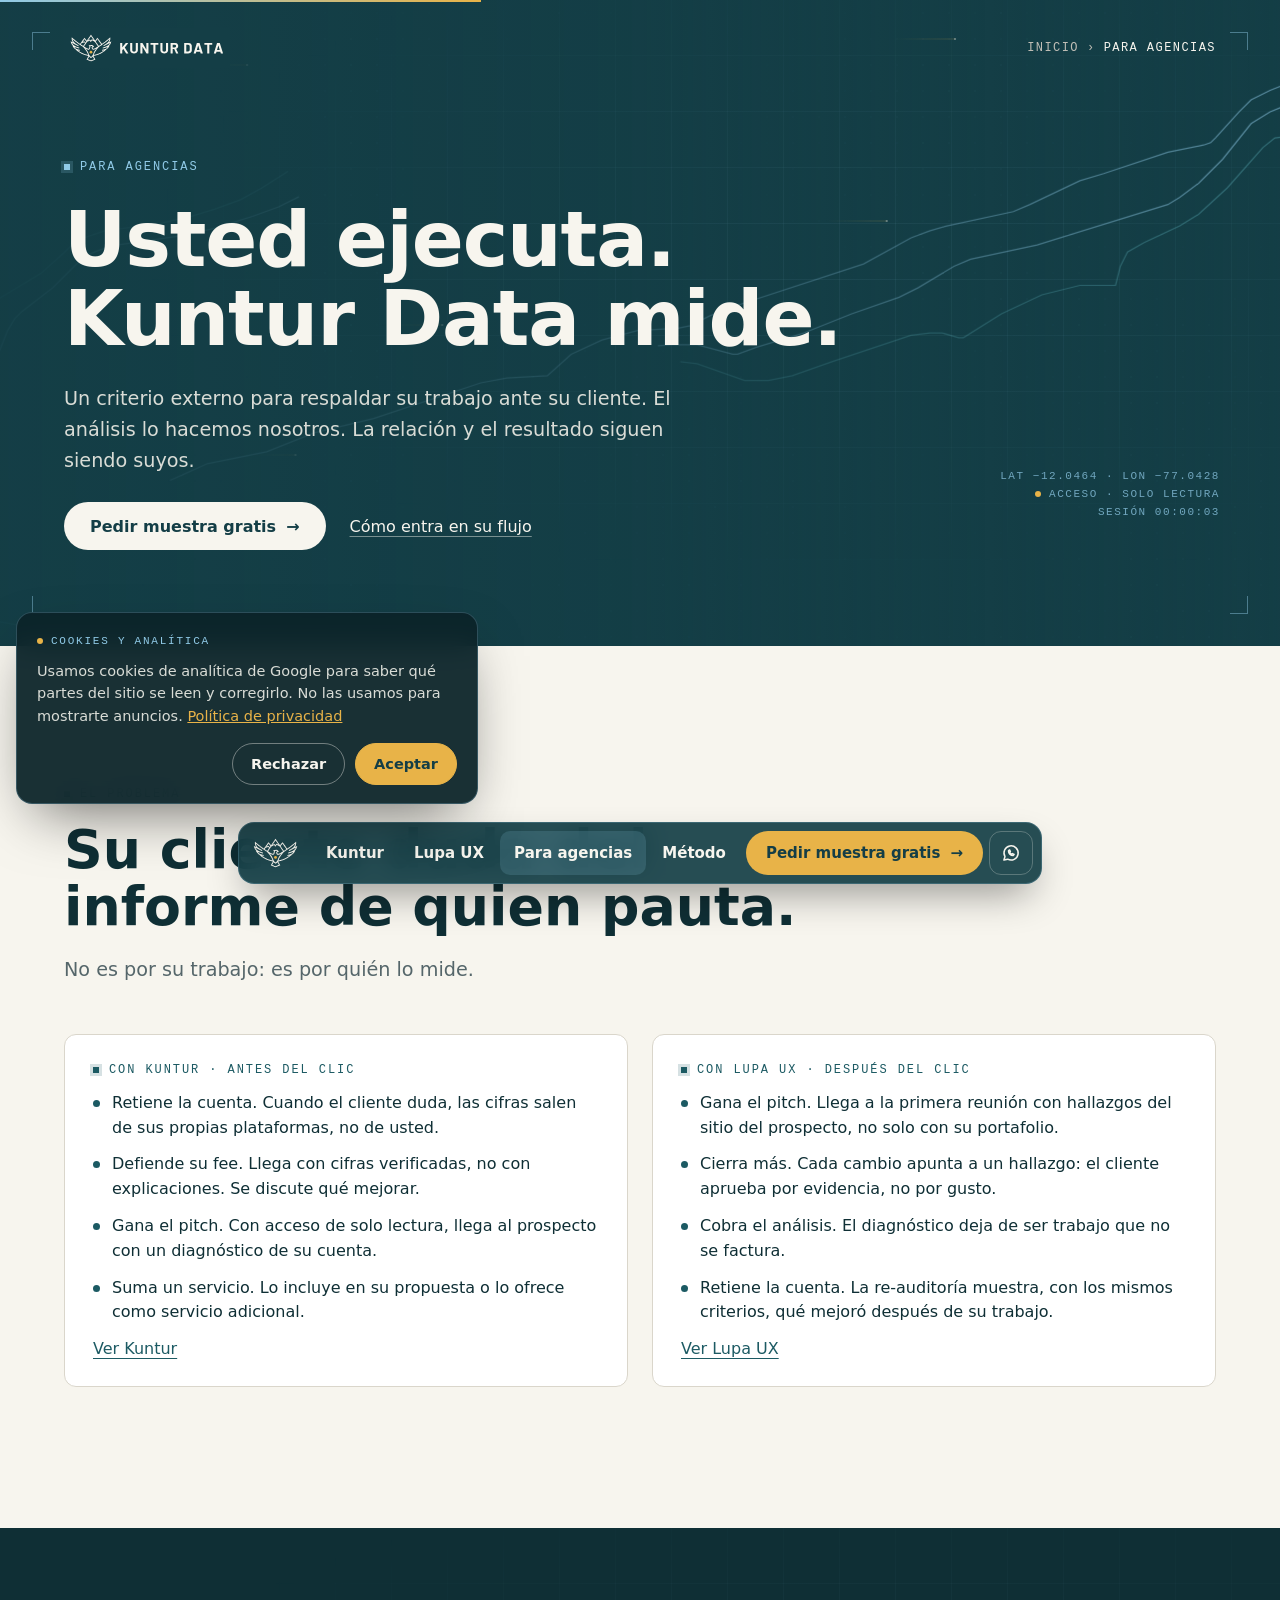
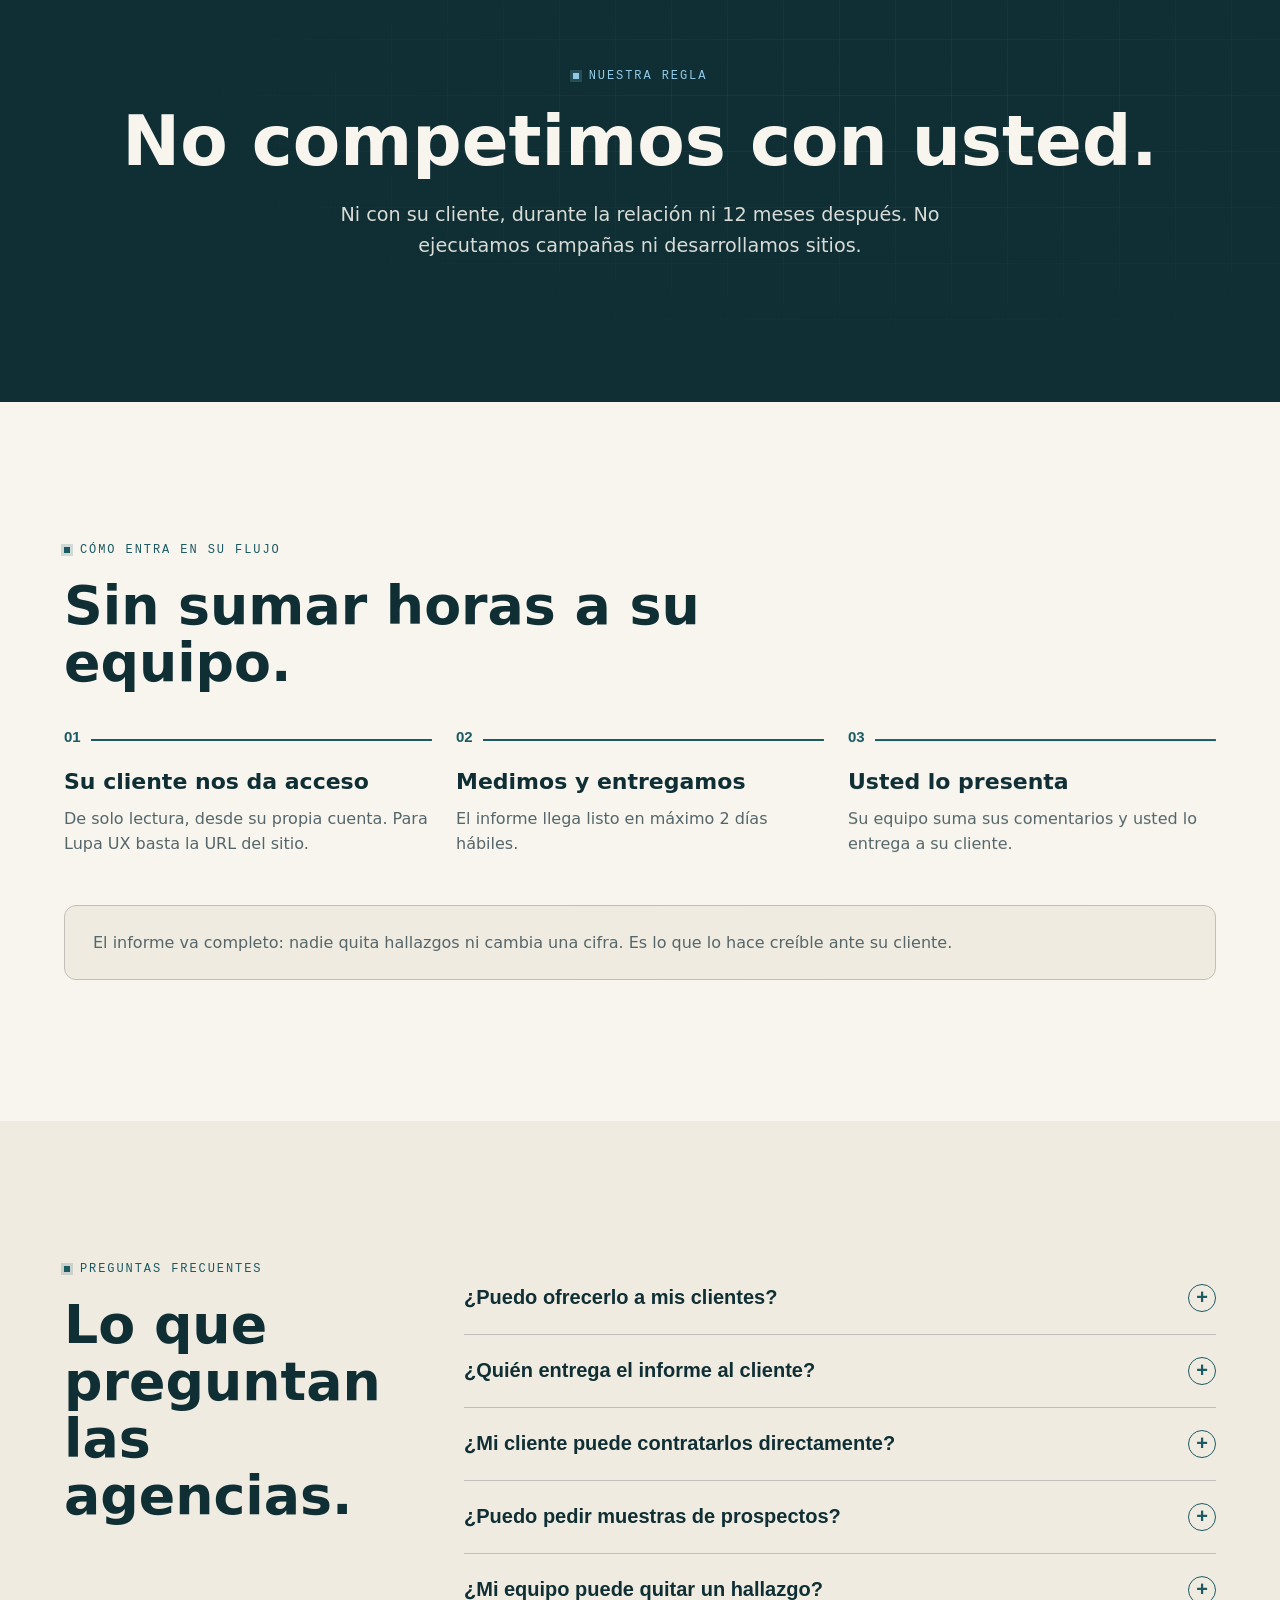
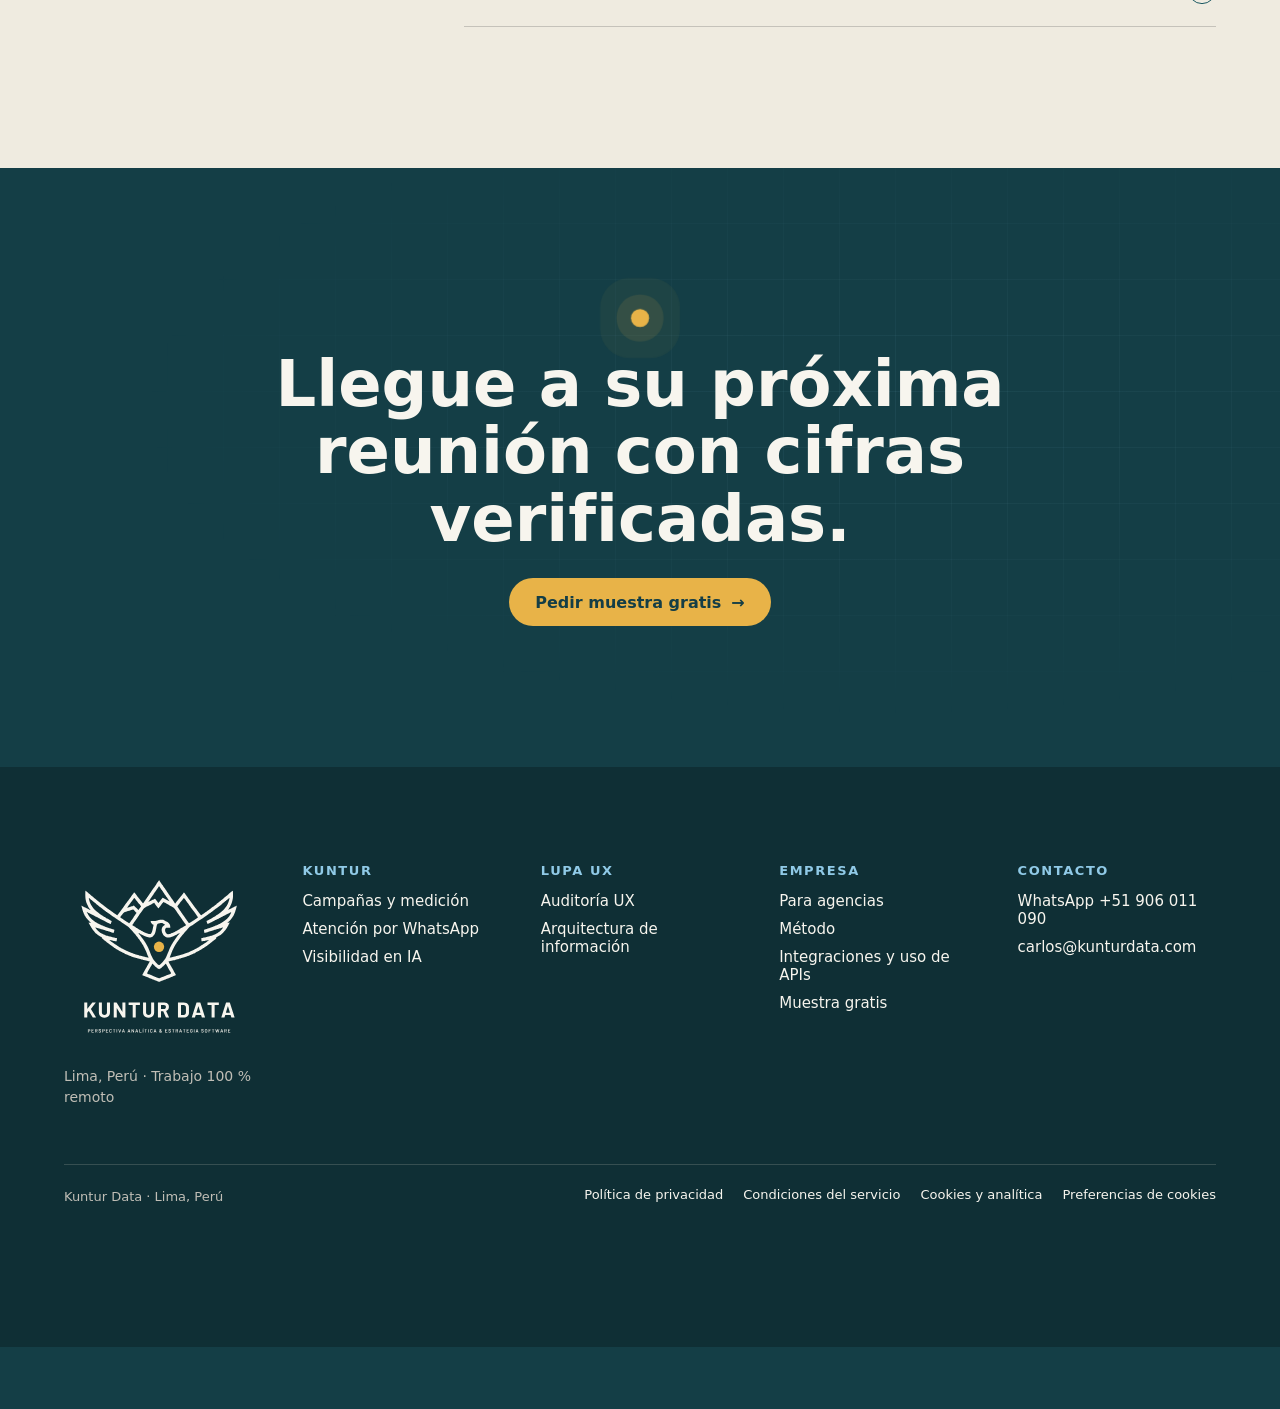
==== agencias.html @ 1def6689 "update page speed" ====
<!doctype html>
<html lang="es">
<head>
<meta charset="utf-8">
<meta name="viewport" content="width=device-width, initial-scale=1">
<!-- Consent Mode v2: estado por defecto (debe ir antes de GTM) -->
<script>
  window.dataLayer = window.dataLayer || [];
  function gtag(){dataLayer.push(arguments);}
  gtag('consent', 'default', {
    ad_storage: 'denied',
    ad_user_data: 'denied',
    ad_personalization: 'denied',
    analytics_storage: 'denied',
    wait_for_update: 500
  });
  try {
    var kc = JSON.parse(localStorage.getItem('kuntur_consent'));
    if (kc) { gtag('consent', 'update', kc); }
  } catch (e) {}
  window.dataLayer.push({ content_group: 'agencias' });
</script>
<!-- Google Tag Manager -->
<script>(function(w,d,s,l,i){w[l]=w[l]||[];w[l].push({'gtm.start':
new Date().getTime(),event:'gtm.js'});var f=d.getElementsByTagName(s)[0],
j=d.createElement(s),dl=l!='dataLayer'?'&l='+l:'';j.async=true;j.src=
'https://www.googletagmanager.com/gtm.js?id='+i+dl;f.parentNode.insertBefore(j,f);
})(window,document,'script','dataLayer','GTM-5GH3MTMJ');</script>
<!-- End Google Tag Manager -->
<script>(function(h){if(!window.matchMedia('(prefers-reduced-motion: reduce)').matches){h.classList.add('kd-js');setTimeout(function(){if(!h.classList.contains('kd-ready'))h.classList.remove('kd-js')},3000)}})(document.documentElement);</script>
<title>Auditoría externa para agencias de marketing | Kuntur Data</title>
<meta name="description" content="Respalde su trabajo con cifras que su cliente puede verificar. Usted ejecuta, Kuntur Data mide. No competimos con usted ni con su cliente.">
<link rel="canonical" href="https://kunturdata.com/agencias.html">
<link rel="icon" type="image/png" href="favicon.png">
<meta property="og:type" content="website">
<meta property="og:site_name" content="Kuntur Data">
<meta property="og:locale" content="es_PE">
<meta property="og:url" content="https://kunturdata.com/agencias.html">
<meta property="og:title" content="Auditoría externa para agencias de marketing | Kuntur Data">
<meta property="og:description" content="Respalde su trabajo con cifras que su cliente puede verificar. Usted ejecuta, Kuntur Data mide. No competimos con usted ni con su cliente.">
<meta property="og:image" content="https://kunturdata.com/assets/logo/kuntur-data-horizontal.png">
<meta name="twitter:card" content="summary_large_image">
<link rel="icon" href="assets/logo/kuntur-data-simbolo.svg" type="image/svg+xml">
<link rel="stylesheet" href="assets/kd.css">
<link rel="preconnect" href="https://fonts.googleapis.com">
<link rel="preconnect" href="https://fonts.gstatic.com" crossorigin="anonymous">
<link rel="preload" as="style" href="https://fonts.googleapis.com/css2?family=Barlow:wght@600;700;800&amp;family=DM+Sans:opsz,wght@9..40,400;9..40,500&amp;family=JetBrains+Mono:wght@400;500&amp;display=swap" onload="this.onload=null;this.rel=\'stylesheet\'">
<noscript><link rel="stylesheet" href="https://fonts.googleapis.com/css2?family=Barlow:wght@600;700;800&amp;family=DM+Sans:opsz,wght@9..40,400;9..40,500&amp;family=JetBrains+Mono:wght@400;500&amp;display=swap"></noscript>
<style>
body{margin:0;background:#143E46}
a{color:#1C5A63}a:hover{color:#0F2F35}
</style>
<link rel="stylesheet" href="assets/kd-tech.css?v=20261105c">
</head>
<body>
<!-- Google Tag Manager (noscript) -->
<noscript><iframe src="https://www.googletagmanager.com/ns.html?id=GTM-5GH3MTMJ"
height="0" width="0" style="display:none;visibility:hidden"></iframe></noscript>
<!-- End Google Tag Manager (noscript) -->
<!-- Aviso de cookies (Consent Mode v2) -->
<div id="kuntur-consent" role="dialog" aria-label="Preferencias de cookies" hidden>
<p class="kc-t">Cookies y analítica</p>
<p>Usamos cookies de analítica de Google para saber qué partes del sitio se leen y corregirlo. No las usamos para mostrarte anuncios. <a href="privacidad.html#analitica">Política de privacidad</a></p>
<div class="kc-botones"><button type="button" data-consent="denied">Rechazar</button><button type="button" data-consent="granted" class="kc-aceptar">Aceptar</button></div>
</div>
<script>(function(){var b=document.getElementById('kuntur-consent'),s=null;try{s=localStorage.getItem('kuntur_consent')}catch(e){}if(!s)b.hidden=false})();</script>
<div class="kd" id="top">
<a class="skip" href="#contenido">Saltar al contenido</a>

<header style="position: absolute; top: 0; left: 0; right: 0; z-index: 30;">
<div class="wrap" style="display: flex; align-items: center; justify-content: space-between; gap: 24px; padding-top: 28px; padding-bottom: 28px;">
<a href="index.html" aria-label="Kuntur Data, inicio" style="display: inline-flex;"><img width="749" height="180" src="assets/logo/kuntur-data-horizontal-negativo.svg" alt="Kuntur Data" style="height: 40px; width: auto; display: block;"></a>
<ol class="crumb" aria-label="Ruta"><li><a href="index.html">Inicio</a></li><li aria-hidden="true">›</li><li aria-current="page" style="color: #F7F5EE;">Para agencias</li></ol>
</div>
</header>

<main id="contenido">

<section class="hero on-dark" aria-labelledby="h1" style="min-height: 600px;">
<svg class="topo-s" viewBox="0 0 600 340" preserveAspectRatio="xMidYMid slice" aria-hidden="true" focusable="false"><g class="ct"><path class="b" pathLength="1" d="M600,87 L592,87 575,84 567,85 562,89 547,106 535,117 527,122 512,129 505,133 502,139 500,147 485,147 469,151 452,159 436,169 434,169 427,167 422,167 414,168 381,179 364,185 354,187 344,187 324,180 316,179 309,179 301,180 286,184 279,187 271,194 261,207 248,219 244,225 236,237 233,239 226,237 218,237 196,238 186,240 177,244 158,256 148,261 133,266 108,270 84,280 78,283 72,287 66,292 60,300 50,293 45,291 28,288 15,283 10,281 5,281 0,281"></path><path class="b" pathLength="1" d="M0,180 L10,177 15,174 19,169 24,159 28,154 33,151 48,142 58,133 63,128 69,126 75,124 98,121 111,118 121,115 132,111 141,106 163,92 186,84 202,76 218,65 231,55 238,51 261,40 280,33 284,30 291,23 294,20 311,13 316,10 326,0"></path><path class="a" pathLength="1" d="M600,76 L592,76 580,73 575,72 570,72 565,74 557,79 545,94 535,104 527,110 522,113 467,130 439,136 432,139 417,148 409,152 389,159 369,167 349,173 341,176 339,176 324,172 314,172 299,173 286,176 279,179 271,184 256,201 246,210 244,210 216,214 186,221 173,225 153,233 134,239 118,245 90,251 83,254 74,259 58,270 45,280 43,280 33,276 20,268 8,262 6,259 7,252 7,247 6,242 3,235 0,236"></path><path class="a" pathLength="1" d="M0,226 L3,226 5,223 8,218 16,196 28,181 30,176 34,166 37,161 40,158 53,148 63,138 68,134 73,132 80,130 108,126 121,123 137,118 148,114 166,105 183,98 193,93 224,76 244,63 251,59 269,51 286,46 291,45 296,41 306,30 311,27 324,20 344,8 349,6 360,3 366,0"></path><path class="a" pathLength="1" d="M600,45 L594,48 585,57 565,65 557,69 552,74 542,85 540,87 537,88 522,91 495,100 485,103 464,113 457,116 429,122 422,124 414,127 394,138 336,157 329,160 321,164 316,165 299,166 284,170 271,176 261,185 244,186 233,188 188,203 163,209 143,217 118,222 98,231 78,238 69,242 53,251 35,264 33,264 29,259 25,254 23,249 21,242 20,232 20,222 20,214 22,207 24,201 27,196 38,181 48,164 65,146 71,141 75,138 83,136 118,131 148,125 158,122 191,105 226,86 249,71 259,66 274,60 289,57 296,54 302,50 314,37 321,33 367,21 412,6 427,0"></path></g></svg>
<div class="veil" aria-hidden="true"></div>
<div class="wrap" style="position: relative; width: 100%; padding-top: 160px; padding-bottom: 96px;">
<div class="kd-pre h-in" style="max-width: 820px; display: flex; flex-direction: column; gap: 26px;">
<p class="eti">Para agencias</p>
<h1 id="h1" class="h1">Usted ejecuta. Kuntur Data mide.</h1>
<p class="lead" style="max-width: 640px;">Un criterio externo para respaldar su trabajo ante su cliente. El análisis lo hacemos nosotros. La relación y el resultado siguen siendo suyos.</p>
<div class="row"><a class="btn btn-cream" href="muestra-gratis.html">Pedir muestra gratis <span class="ar" aria-hidden="true">→</span></a><a class="lk" href="#flujo">Cómo entra en su flujo</a></div>
</div>
</div>
</section>

<section class="cream on-light sec" aria-labelledby="h-prob">
<div class="wrap stack">
<div class="intro rv">
<p class="eti">El problema</p>
<h2 id="h-prob" class="h2 lit-l">Su cliente duda del informe de quien pauta.</h2>
<p class="lead">No es por su trabajo: es por quién lo mide.</p>
</div>
<div class="g2" style="align-items: start;">
<div class="card rv">
<p class="eti">Con Kuntur · antes del clic</p>
<ul class="list">
<li><span><b style="font-weight: 500; color: #0F2F35;">Retiene la cuenta.</b> Cuando el cliente duda, las cifras salen de sus propias plataformas, no de usted.</span></li>
<li><span><b style="font-weight: 500; color: #0F2F35;">Defiende su fee.</b> Llega con cifras verificadas, no con explicaciones. Se discute qué mejorar.</span></li>
<li><span><b style="font-weight: 500; color: #0F2F35;">Gana el pitch.</b> Con acceso de solo lectura, llega al prospecto con un diagnóstico de su cuenta.</span></li>
<li><span><b style="font-weight: 500; color: #0F2F35;">Suma un servicio.</b> Lo incluye en su propuesta o lo ofrece como servicio adicional.</span></li>
</ul>
<a class="lkt" href="kuntur.html">Ver Kuntur</a>
</div>
<div class="card rv">
<p class="eti">Con Lupa UX · después del clic</p>
<ul class="list">
<li><span><b style="font-weight: 500; color: #0F2F35;">Gana el pitch.</b> Llega a la primera reunión con hallazgos del sitio del prospecto, no solo con su portafolio.</span></li>
<li><span><b style="font-weight: 500; color: #0F2F35;">Cierra más.</b> Cada cambio apunta a un hallazgo: el cliente aprueba por evidencia, no por gusto.</span></li>
<li><span><b style="font-weight: 500; color: #0F2F35;">Cobra el análisis.</b> El diagnóstico deja de ser trabajo que no se factura.</span></li>
<li><span><b style="font-weight: 500; color: #0F2F35;">Retiene la cuenta.</b> La re-auditoría muestra, con los mismos criterios, qué mejoró después de su trabajo.</span></li>
</ul>
<a class="lkt" href="lupa-ux.html">Ver Lupa UX</a>
</div>
</div>
</div>
</section>

<section class="deep on-dark sec" aria-labelledby="h-comp" style="text-align: center;">
<div class="wrap" style="display: flex; flex-direction: column; align-items: center; gap: 22px;">
<p class="eti">Nuestra regla</p>
<h2 id="h-comp" class="h2 lit-d" style="font-size: clamp(38px, 5.4vw, 76px); font-weight: 800;">No competimos con usted.</h2>
<p class="lead rv" style="max-width: 640px;">Ni con su cliente, durante la relación ni 12 meses después. No ejecutamos campañas ni desarrollamos sitios.</p>
</div>
</section>

<section id="flujo" class="cream on-light sec" aria-labelledby="h-flujo">
<div class="wrap stack">
<div class="intro rv">
<p class="eti">Cómo entra en su flujo</p>
<h2 id="h-flujo" class="h2 lit-l">Sin sumar horas a su equipo.</h2>
</div>
<ol class="steps g3">
<li class="step rv"><span class="n">01</span><h3 class="h3">Su cliente nos da acceso</h3><p class="p">De solo lectura, desde su propia cuenta. Para Lupa UX basta la URL del sitio.</p></li>
<li class="step rv"><span class="n">02</span><h3 class="h3">Medimos y entregamos</h3><p class="p">El informe llega listo en máximo 2 días hábiles.</p></li>
<li class="step rv"><span class="n">03</span><h3 class="h3">Usted lo presenta</h3><p class="p">Su equipo suma sus comentarios y usted lo entrega a su cliente.</p></li>
</ol>
<div class="note rv"><p class="p">El informe va completo: nadie quita hallazgos ni cambia una cifra. Es lo que lo hace creíble ante su cliente.</p></div>
</div>
</section>

<section class="cream2 on-light faq sec" aria-labelledby="h-faq">
<div class="wrap" style="display: grid; grid-template-columns: repeat(auto-fit, minmax(min(100%, 340px), 1fr)); gap: 48px;">
<div class="intro rv"><p class="eti">Preguntas frecuentes</p><h2 id="h-faq" class="h2 lit-l">Lo que preguntan las agencias.</h2></div>
<div style="grid-column: span 2 / auto; min-width: 0;">
<details><summary>¿Puedo ofrecerlo a mis clientes?<span class="pl" aria-hidden="true">+</span></summary><p>Sí, dentro de su propuesta o como servicio adicional.</p></details>
<details><summary>¿Quién entrega el informe al cliente?<span class="pl" aria-hidden="true">+</span></summary><p>Usted. Nosotros lo preparamos y lo revisamos.</p></details>
<details><summary>¿Mi cliente puede contratarlos directamente?<span class="pl" aria-hidden="true">+</span></summary><p>Si llegó a través de su agencia, no le ofrecemos servicios por fuera de ella.</p></details>
<details><summary>¿Puedo pedir muestras de prospectos?<span class="pl" aria-hidden="true">+</span></summary><p>Sí. En Lupa UX, resúmenes del home de hasta 5 prospectos por día.</p></details>
<details><summary>¿Mi equipo puede quitar un hallazgo?<span class="pl" aria-hidden="true">+</span></summary><p>No. Puede sumar comentarios, pero el informe va completo.</p></details>
</div>
</div>
</section>

<section class="on-dark sec" aria-labelledby="h-cta" style="text-align: center;">
<div class="wrap" style="display: flex; flex-direction: column; align-items: center; gap: 24px;">
<div class="sun" aria-hidden="true"></div>
<h2 id="h-cta" class="h2 rv" style="max-width: 860px; font-size: clamp(36px, 5vw, 68px); font-weight: 800;">Llegue a su próxima reunión con cifras verificadas.</h2>
<a class="btn btn-gold" href="muestra-gratis.html">Pedir muestra gratis <span class="ar" aria-hidden="true">→</span></a>
</div>
</section>

</main>

<footer class="foot" style="padding-top: 96px; padding-bottom: 140px;">
<div class="wrap" style="display: flex; flex-direction: column; gap: 56px;">
<div style="display: grid; grid-template-columns: repeat(auto-fit, minmax(180px, 1fr)); gap: 40px;">
<div style="display: flex; flex-direction: column; gap: 16px;"><img width="655" height="646" src="assets/logo/kuntur-data-vertical-negativo.svg" alt="Kuntur Data. Perspectiva analítica y estrategia software" style="width: 190px; height: auto; display: block;"><p style="margin: 0; font-size: 14px; line-height: 1.5;">Lima, Perú · Trabajo 100 % remoto</p></div>
<div><h3>Kuntur</h3><ul><li><a href="kuntur.html">Campañas y medición</a></li><li><a href="kuntur.html">Atención por WhatsApp</a></li><li><a href="kuntur.html">Visibilidad en IA</a></li></ul></div>
<div><h3>Lupa UX</h3><ul><li><a href="lupa-ux.html">Auditoría UX</a></li><li><a href="lupa-ux.html">Arquitectura de información</a></li></ul></div>
<div><h3>Empresa</h3><ul><li><a href="agencias.html">Para agencias</a></li><li><a href="metodo.html">Método</a></li><li><a href="integraciones.html">Integraciones y uso de APIs</a></li><li><a href="muestra-gratis.html">Muestra gratis</a></li></ul></div>
<div><h3>Contacto</h3><ul><li><a href="https://wa.me/51906011090">WhatsApp +51 906 011 090</a></li><li><a href="mailto:carlos@kunturdata.com">carlos@kunturdata.com</a></li></ul></div>
</div>
<div class="kd-legal" style="margin-top:0">
<p>Kuntur Data · Lima, Perú</p>
<ul><li><a href="privacidad.html">Política de privacidad</a></li><li><a href="terminos.html">Condiciones del servicio</a></li><li><a href="privacidad.html#analitica">Cookies y analítica</a></li><li><button type="button" data-cookie-prefs>Preferencias de cookies</button></li></ul>
</div>
</div>
</footer>

<div class="dock">
<nav class="bar" aria-label="Principal">
<a href="index.html" aria-label="Kuntur Data, inicio" style="display: inline-flex; padding-right: 8px;"><img width="555" height="370" class="sym" src="assets/logo/kuntur-data-simbolo-crema.svg" alt=""></a>
<div class="bl">
<a href="kuntur.html">Kuntur</a>
<a href="lupa-ux.html">Lupa UX</a>
<a href="agencias.html" aria-current="page">Para agencias</a>
<a href="metodo.html">Método</a>
</div>
<a class="btn btn-gold" href="muestra-gratis.html">Pedir muestra gratis <span class="ar" aria-hidden="true">→</span></a>
<a class="ico" href="https://wa.me/51906011090?text=Hola%2C%20vengo%20de%20kunturdata.com." aria-label="Escribir por WhatsApp"><svg width="20" height="20" viewBox="0 0 24 24" fill="none" stroke="currentColor" stroke-width="1.8" stroke-linecap="round" stroke-linejoin="round" aria-hidden="true" focusable="false"><path d="M3.5 20.5l1.3-4.2A8.5 8.5 0 1 1 8 19.4z"></path><path d="M9 9.5c0 3 2.5 5.5 5.5 5.5l1.2-1.3-2-1-1 .8a4 4 0 0 1-2.2-2.2l.8-1-1-2z"></path></svg></a>
</nav>
</div>

</div>
<script src="assets/vendor/gsap.min.js" defer></script>
<script src="assets/vendor/ScrollTrigger.min.js" defer></script>
<script src="assets/vendor/SplitText.min.js" defer></script>
<script src="assets/vendor/ScrambleTextPlugin.min.js" defer></script>
<script src="assets/vendor/lenis.min.js" defer></script>
<script src="assets/kd.js?v=20261105c" defer></script>
</body>
</html>
---- assets/kd.css ----
body{margin:0;background:#143E46}
.kd{font-family:'DM Sans',system-ui,sans-serif;color:#F7F5EE;background:#143E46;-webkit-font-smoothing:antialiased}
.kd *{box-sizing:border-box}
.kd h1,.kd h2,.kd h3,.kd .num,.kd .bar,.kd .eti,.kd .btn,.kd .crumb{font-family:'Barlow',system-ui,sans-serif}
.wrap{max-width:1280px;margin:0 auto;padding-left:clamp(16px,5vw,80px);padding-right:clamp(16px,5vw,80px)}
.sec{padding-top:clamp(88px,11vw,160px);padding-bottom:clamp(88px,11vw,160px)}
.stack{display:flex;flex-direction:column;gap:48px}
.intro{max-width:780px;display:flex;flex-direction:column;gap:20px}
.skip{position:absolute;left:16px;top:-60px;background:#E8B348;color:#143E46;padding:10px 16px;border-radius:999px;font-weight:600;z-index:100}
.skip:focus{top:16px}
.kd a:focus-visible,.kd button:focus-visible,.kd summary:focus-visible{outline:3px solid #90CAE7;outline-offset:3px;border-radius:6px}
.eti{font-size:13px;font-weight:600;letter-spacing:.12em;text-transform:uppercase;margin:0}
.h1{margin:0;font-size:clamp(42px,6vw,84px);line-height:1.03;font-weight:800;letter-spacing:-.015em}
.h2{margin:0;font-size:clamp(32px,4.2vw,56px);line-height:1.06;font-weight:700}
.h3{margin:0;font-size:22px;font-weight:600;line-height:1.25}
.lead{margin:0;font-size:clamp(18px,1.5vw,20px);line-height:1.6}
.p{margin:0;font-size:16px;line-height:1.6}
.on-dark .lead,.on-dark .p{color:#D9DCD6}
.on-light .lead,.on-light .p{color:#55666A}
.on-dark .eti{color:#90CAE7}.on-light .eti{color:#1C5A63}
.on-dark .h1,.on-dark .h2,.on-dark .h3{color:#F7F5EE}.on-light .h1,.on-light .h2,.on-light .h3{color:#0F2F35}
.cream{background:#F7F5EE;color:#0F2F35}
.cream2{background:#EFEBE0;color:#0F2F35}
.deep{background:#0F2F35}
.btn{display:inline-flex;align-items:center;gap:10px;min-height:48px;padding:0 26px;border-radius:999px;font-weight:600;font-size:16px;text-decoration:none;transition:transform .2s ease,background .2s ease}
.btn .ar{transition:transform .2s ease}.btn:hover .ar{transform:translateX(4px)}.btn:active{transform:scale(.98)}
.btn-gold{background:#E8B348;color:#143E46}.btn-gold:hover{background:#F0C463;color:#143E46}
.btn-cream{background:#F7F5EE;color:#143E46}.btn-cream:hover{background:#FFFFFF;color:#143E46}
.btn-teal{border:1.5px solid #1C5A63;color:#1C5A63}.btn-teal:hover{background:#1C5A63;color:#F7F5EE}
.btn-line{border:1.5px solid rgba(247,245,238,.5);color:#F7F5EE}.btn-line:hover{border-color:#F7F5EE;color:#F7F5EE}
.row{display:flex;flex-wrap:wrap;align-items:center;gap:14px 24px}
.lk{color:#F7F5EE;text-decoration:underline;text-underline-offset:4px;text-decoration-color:rgba(247,245,238,.45)}
.lk:hover{color:#F7F5EE;text-decoration-color:#F7F5EE}
.lkt{color:#1C5A63;font-weight:500;text-underline-offset:4px}.lkt:hover{color:#0F2F35}
.crumb{font-size:13px;font-weight:600;letter-spacing:.08em;text-transform:uppercase;color:#C0BEB6;display:flex;flex-wrap:wrap;gap:8px;margin:0;padding:0;list-style:none}
.crumb a{color:#C0BEB6;text-decoration:none}.crumb a:hover{color:#F7F5EE}
.hero{position:relative;overflow:hidden;min-height:640px;display:flex;align-items:flex-end}
.topo-s{position:absolute;inset:0;width:100%;height:100%}
.ct path{fill:none;stroke-width:1.1;vector-effect:non-scaling-stroke}
.ct .c{stroke:#1C5A63}.ct .b{stroke:#3E7F88}.ct .a{stroke:#90CAE7;stroke-opacity:.75}
.veil{position:absolute;inset:0;background:linear-gradient(90deg,rgba(20,62,70,.95) 0%,rgba(20,62,70,.8) 50%,rgba(20,62,70,.25) 100%)}
.g2{display:grid;grid-template-columns:repeat(auto-fit,minmax(min(100%,420px),1fr));gap:24px}
.g3{display:grid;grid-template-columns:repeat(auto-fit,minmax(min(100%,300px),1fr));gap:24px}
.g4{display:grid;grid-template-columns:repeat(auto-fit,minmax(min(100%,230px),1fr));gap:24px}
.card{background:#FFFFFF;border:1px solid #DAD6CB;border-radius:12px;padding:28px;display:flex;flex-direction:column;gap:14px}
.card-d{background:#0F2F35;border:1px solid rgba(144,202,231,.2);border-radius:12px;padding:28px;display:flex;flex-direction:column;gap:14px}
.num{font-size:clamp(46px,5.4vw,72px);font-weight:800;line-height:1;color:#1C5A63;margin:0;letter-spacing:-.01em}
.cota{width:100%;height:16px;display:block}.cota line{stroke:#1C5A63;stroke-width:1.2}
.base{margin:0;color:#55666A;font-size:16px;line-height:1.55}
.hacer{background:#EFEBE0;border-radius:8px;padding:14px 16px}
.hacer p{margin:4px 0 0;font-size:15px;line-height:1.5;color:#0F2F35}
.steps{list-style:none;margin:0;padding:0}
.step{display:flex;flex-direction:column;gap:10px;position:relative;padding-top:28px;border-top:1.5px solid #1C5A63}
.step .n{font-family:'Barlow',sans-serif;font-weight:800;font-size:15px;color:#1C5A63;position:absolute;top:-12px;left:0;padding-right:10px;background:inherit}
.cream .step .n{background:#F7F5EE}.cream2 .step .n{background:#EFEBE0}
.list{margin:0;padding:0;list-style:none;display:flex;flex-direction:column;gap:12px}
.list li{display:flex;gap:12px;font-size:16px;line-height:1.55}
.list li::before{content:"";flex:none;width:7px;height:7px;border-radius:50%;margin-top:9px;background:#1C5A63}
.on-dark .list li{color:#D9DCD6}.on-dark .list li::before{background:#90CAE7}
.note{background:#EFEBE0;border:1px solid #C0BEB6;border-radius:12px;padding:24px 28px}
.tbl{width:100%;border-collapse:collapse;font-size:15px}
.tbl th{font-family:'Barlow',sans-serif;font-weight:600;font-size:12px;letter-spacing:.1em;text-transform:uppercase;color:#55666A;text-align:left;padding:12px 14px;border-bottom:1.5px solid #1C5A63}
.tbl td{padding:14px;border-bottom:1px solid #DAD6CB;color:#0F2F35;vertical-align:top}
.tbl td:first-child{font-family:'Barlow',sans-serif;font-weight:700;color:#1C5A63;white-space:nowrap}
.tbox{overflow-x:auto;background:#FFFFFF;border:1px solid #DAD6CB;border-radius:12px}
.chat{display:flex;flex-direction:column;gap:14px;max-width:560px}
.msg{border-radius:14px;padding:14px 18px;font-size:16px;line-height:1.5;max-width:88%}
.msg small{display:block;font-size:12px;color:#55666A;margin-bottom:4px;font-family:'Barlow',sans-serif;font-weight:600;letter-spacing:.06em;text-transform:uppercase}
.msg-out{align-self:flex-end;background:#1C5A63;color:#F7F5EE}.msg-out small{color:#C9DCE0}
.msg-in{align-self:flex-start;background:#FFFFFF;border:1px solid #DAD6CB;color:#0F2F35}
.read{font-size:14px;color:#1C5A63;font-weight:500;padding-left:4px}
.doc{margin:0;display:flex;flex-direction:column;gap:12px}
.doc img{width:100%;height:auto;display:block;border-radius:6px;box-shadow:0 18px 40px -18px rgba(15,47,53,.45),0 2px 6px rgba(15,47,53,.12);background:#fff;transform:rotate(-2deg);transition:transform .5s cubic-bezier(.2,.7,.2,1)}
.doc:hover img{transform:rotate(0) translateY(-6px)}
.doc figcaption{font-size:14px;color:#55666A;line-height:1.45}
.doc figcaption b{display:block;color:#0F2F35;font-weight:500;font-size:16px}
.ev{position:relative;display:block;border-radius:10px;overflow:hidden;cursor:zoom-in}
.ev img{display:block;width:100%;height:auto}
.ev .ver{position:absolute;right:16px;bottom:16px;background:#143E46;color:#F7F5EE;font-family:'Barlow',sans-serif;font-weight:600;font-size:14px;padding:10px 16px;border-radius:999px;opacity:0;transform:translateY(8px);transition:opacity .25s ease,transform .25s ease}
.ev:hover .ver,.ev:focus-visible .ver{opacity:1;transform:none}
.faq details{border-bottom:1px solid #C0BEB6;padding:4px 0}
.faq summary{cursor:pointer;list-style:none;display:flex;justify-content:space-between;align-items:center;gap:24px;min-height:64px;font-family:'Barlow',sans-serif;font-weight:600;font-size:20px;color:#0F2F35}
.faq summary::-webkit-details-marker{display:none}
.faq summary .pl{flex:none;width:28px;height:28px;border-radius:50%;border:1.5px solid #1C5A63;display:grid;place-items:center;color:#1C5A63;transition:transform .25s ease}
.faq details[open] summary .pl{transform:rotate(45deg)}
.faq details p{margin:0 0 22px;max-width:68ch;color:#55666A;font-size:17px;line-height:1.6}
.sub{position:sticky;top:0;z-index:40;background:rgba(15,47,53,.94);backdrop-filter:blur(10px);-webkit-backdrop-filter:blur(10px);border-bottom:1px solid rgba(144,202,231,.18)}
.sub nav{display:flex;gap:4px;overflow-x:auto;padding-top:10px;padding-bottom:10px}
.sub a{flex:none;color:#F7F5EE;text-decoration:none;font-family:'Barlow',sans-serif;font-weight:600;font-size:15px;padding:10px 14px;border-radius:10px;min-height:44px;display:inline-flex;align-items:center}
.sub a:hover{background:rgba(144,202,231,.12);color:#F7F5EE}
.sun{width:18px;height:18px;border-radius:50%;background:#E8B348;box-shadow:0 0 0 10px rgba(232,179,72,.12),0 0 0 22px rgba(232,179,72,.06)}
.foot{background:#0F2F35;color:#C0BEB6}
.foot a{color:#F7F5EE;text-decoration:none}.foot a:hover{color:#90CAE7}
.dock{position:sticky;bottom:16px;z-index:60;display:flex;justify-content:center;padding:0 16px;pointer-events:none}
.bar{pointer-events:auto;display:flex;align-items:center;gap:6px;padding:8px 8px 8px 14px;border-radius:16px;background:rgba(20,62,70,.92);backdrop-filter:blur(12px);-webkit-backdrop-filter:blur(12px);border:1px solid rgba(144,202,231,.22);box-shadow:0 18px 40px -12px rgba(0,0,0,.45);max-width:100%}
.bar .bl{display:flex;align-items:center;gap:2px}
.bar .bl a{color:#F7F5EE;text-decoration:none;font-weight:600;font-size:15px;padding:12px 14px;border-radius:10px;min-height:44px;display:inline-flex;align-items:center}
.bar .bl a:hover{background:rgba(144,202,231,.12);color:#F7F5EE}
.bar .bl a[aria-current="page"]{background:rgba(144,202,231,.16)}
.bar .btn{min-height:44px;padding:0 20px;font-size:15px}
.ico{width:44px;height:44px;border-radius:12px;display:inline-grid;place-items:center;color:#F7F5EE;border:1px solid rgba(247,245,238,.25);text-decoration:none}
.ico:hover{background:rgba(144,202,231,.12);color:#F7F5EE}
.sym{height:30px;width:auto;display:block}
@media (max-width:900px){.bar .bl{display:none}.hero{min-height:560px}.veil{background:linear-gradient(180deg,rgba(20,62,70,.55) 0%,rgba(20,62,70,.94) 65%)}}
@media (max-width:480px){.bar .btn .ar{display:none}}
@keyframes draw{to{stroke-dashoffset:0}}
@keyframes rise{from{opacity:0;transform:translateY(48px);filter:blur(6px)}to{opacity:1;transform:none;filter:none}}
@keyframes lit{to{background-position:0 0}}
@keyframes numin{from{opacity:0;filter:blur(12px);letter-spacing:.06em;transform:translateY(16px)}to{opacity:1;filter:none;letter-spacing:-.01em;transform:none}}
@keyframes fade{from{opacity:0;transform:translateY(14px)}to{opacity:1;transform:none}}
@keyframes cota{from{transform:scaleX(0)}to{transform:scaleX(1)}}
@keyframes line{from{transform:scaleX(0)}to{transform:scaleX(1)}}
@keyframes descend{from{transform:scale(1)}to{transform:scale(1.3) translateY(6%)}}
@keyframes msgin{from{opacity:0;transform:translateY(20px) scale(.97)}to{opacity:1;transform:none}}
---- assets/kd-tech.css ----
/* Kuntur Data · capa tecnológica y de motion (v2026-11)
   Se carga después de kd.css. Todo lo que oculta contenido depende de html.kd-js,
   que solo existe si hay JavaScript y el usuario no pidió movimiento reducido. */

:root{
  --k-950:#0B2429;--k-900:#0F2F35;--k-850:#143E46;--k-700:#1C5A63;--k-500:#3E7F88;
  --sky:#90CAE7;--gold:#E8B348;--cream:#F7F5EE;--stone:#C0BEB6;--ink:#0F2F35;--ink-2:#3D545C;--muted:#55666A;
  --mono:'JetBrains Mono',ui-monospace,SFMono-Regular,Menlo,monospace;
  --ease-out:cubic-bezier(.16,1,.3,1);
}

/* Lenis */
html.lenis,html.lenis body{height:auto}
.lenis.lenis-smooth{scroll-behavior:auto!important}
.lenis.lenis-smooth [data-lenis-prevent]{overscroll-behavior:contain}
.lenis.lenis-stopped{overflow:hidden}

/* Tipografía técnica: etiquetas en monoespaciada */
.kd .eti{font-family:var(--mono);font-weight:500;font-size:12px;letter-spacing:.16em;display:inline-flex;align-items:center;gap:10px}
.kd main .eti::before{content:"";flex:none;width:6px;height:6px;background:currentColor;box-shadow:0 0 0 3px color-mix(in srgb,currentColor 18%,transparent)}
.kd .crumb{font-family:var(--mono);font-weight:500;font-size:12px;letter-spacing:.12em}
.kd .mono{font-family:var(--mono)}

/* Retícula de fondo en secciones oscuras */
.kd .hero,.kd #valles,.kd .sol,.kd .deep,.kd main>section.on-dark{position:relative;isolation:isolate}
.kd .hero::after,.kd #valles::before,.kd .sol::after,.kd .deep::before,.kd main>section.on-dark:not(.hero)::before{
  content:"";position:absolute;inset:0;pointer-events:none;z-index:0;
  background-image:linear-gradient(rgba(144,202,231,.07) 1px,transparent 1px),linear-gradient(90deg,rgba(144,202,231,.07) 1px,transparent 1px);
  background-size:56px 56px;background-position:-1px -1px;
  -webkit-mask-image:radial-gradient(ellipse 80% 70% at 70% 40%,#000 0%,transparent 75%);
          mask-image:radial-gradient(ellipse 80% 70% at 70% 40%,#000 0%,transparent 75%)}
.kd .hero>.wrap,.kd #valles>.wrap,.kd .sol>.wrap,.kd .deep>.wrap,.kd main>section.on-dark>.wrap{position:relative;z-index:2}

/* Campo de datos (canvas) y HUD del hero */
.kd-field{position:absolute;inset:0;width:100%;height:100%;z-index:1;pointer-events:none;
  -webkit-mask-image:linear-gradient(90deg,transparent 0%,rgba(0,0,0,.35) 35%,#000 70%);
          mask-image:linear-gradient(90deg,transparent 0%,rgba(0,0,0,.35) 35%,#000 70%)}
@media (max-width:900px){.kd-field{-webkit-mask-image:linear-gradient(180deg,#000 0%,rgba(0,0,0,.5) 50%,transparent 85%);mask-image:linear-gradient(180deg,#000 0%,rgba(0,0,0,.5) 50%,transparent 85%)}}
.kd-hud{position:absolute;inset:clamp(16px,3vw,32px);z-index:2;pointer-events:none;font-family:var(--mono);font-size:11px;letter-spacing:.14em;text-transform:uppercase;color:rgba(144,202,231,.75)}
.kd-hud i{position:absolute;width:18px;height:18px;border-color:rgba(144,202,231,.45);border-style:solid;border-width:0}
.kd-hud i:nth-child(1){top:0;left:0;border-top-width:1px;border-left-width:1px}
.kd-hud i:nth-child(2){top:0;right:0;border-top-width:1px;border-right-width:1px}
.kd-hud i:nth-child(3){bottom:0;left:0;border-bottom-width:1px;border-left-width:1px}
.kd-hud i:nth-child(4){bottom:0;right:0;border-bottom-width:1px;border-right-width:1px}
.kd-hud .rd{position:absolute;right:28px;bottom:96px;display:flex;flex-direction:column;align-items:flex-end;gap:6px;text-align:right}
.kd-hud .rd span{display:inline-flex;align-items:center;gap:8px;white-space:nowrap}
.kd-hud .live{width:6px;height:6px;border-radius:50%;background:var(--gold);box-shadow:0 0 0 0 rgba(232,179,72,.6);animation:kdlive 2s ease-out infinite}
.kd-hud .scan{position:absolute;top:0;bottom:0;left:0;width:1px;background:linear-gradient(180deg,transparent,rgba(144,202,231,.55),transparent);opacity:0}
@keyframes kdlive{0%{box-shadow:0 0 0 0 rgba(232,179,72,.55)}100%{box-shadow:0 0 0 10px rgba(232,179,72,0)}}
@media (max-width:700px){.kd-hud .rd{display:none}}

/* Barra de progreso de lectura */
.kd-progress{position:fixed;top:0;left:0;right:0;height:2px;z-index:200;pointer-events:none;transform-origin:0 50%;transform:scaleX(0);
  background:linear-gradient(90deg,var(--sky),var(--gold))}

/* Cursor de precisión (solo puntero fino) */
.kd-cursor{position:fixed;top:0;left:0;z-index:300;pointer-events:none;width:34px;height:34px;margin:-17px 0 0 -17px;border-radius:50%;
  border:1px solid rgba(255,255,255,.9);mix-blend-mode:difference;opacity:0;transition:width .35s var(--ease-out),height .35s var(--ease-out),margin .35s var(--ease-out),opacity .3s,background-color .3s}
.kd-cursor::after{content:"";position:absolute;left:50%;top:50%;width:3px;height:3px;margin:-1.5px 0 0 -1.5px;border-radius:50%;background:#fff}
.kd-cursor.is-on{opacity:1}
.kd-cursor.is-link{width:64px;height:64px;margin:-32px 0 0 -32px;background:rgba(255,255,255,.12)}
@media (hover:none),(pointer:coarse){.kd-cursor{display:none}}

/* Spotlight que sigue al puntero en tarjetas */
.kd-spot{position:relative;isolation:isolate}
.kd-spot::after{content:"";position:absolute;inset:0;border-radius:inherit;pointer-events:none;z-index:1;opacity:0;transition:opacity .5s var(--ease-out);
  background:radial-gradient(380px circle at var(--mx,50%) var(--my,50%),rgba(144,202,231,.18),transparent 62%)}
.cream .kd-spot::after,.cream2 .kd-spot::after,.on-light .kd-spot::after{background:radial-gradient(380px circle at var(--mx,50%) var(--my,50%),rgba(28,90,99,.10),transparent 62%)}
.kd-spot:hover::after{opacity:1}
.kd-spot::before{content:"";position:absolute;inset:-1px;border-radius:inherit;pointer-events:none;z-index:1;padding:1px;opacity:0;transition:opacity .5s var(--ease-out);
  background:radial-gradient(260px circle at var(--mx,50%) var(--my,50%),rgba(144,202,231,.9),transparent 70%);
  -webkit-mask:linear-gradient(#000 0 0) content-box,linear-gradient(#000 0 0);-webkit-mask-composite:xor;mask-composite:exclude}
.kd-spot:hover::before{opacity:1}
.valle{transform-style:preserve-3d;will-change:transform}
.valle .vin{z-index:2}

/* Botones: brillo y respuesta más suaves */
.kd .btn{position:relative;overflow:hidden;isolation:isolate;transition:transform .5s var(--ease-out),background .3s ease,color .3s ease,border-color .3s ease}
.kd .btn .ar{transition:transform .5s var(--ease-out)}
.kd .btn-gold::before,.kd .btn-cream::before{content:"";position:absolute;inset:0;z-index:-1;pointer-events:none;transform:translateX(-120%) skewX(-20deg);
  background:linear-gradient(90deg,transparent,rgba(255,255,255,.55),transparent)}
.kd .btn-gold:hover::before,.kd .btn-cream:hover::before{transition:transform .9s var(--ease-out);transform:translateX(120%) skewX(-20deg)}

/* Líneas para SplitText */
.kd-line{padding-bottom:.06em;margin-bottom:-.06em}
.kd-sline{position:absolute;top:-1.5px;left:0;right:0;height:1.5px;background:var(--k-700);transform-origin:0 50%}

/* Navegación por secciones: estado activo */
.alt a.is-on span{background:var(--sky);box-shadow:0 0 0 4px rgba(144,202,231,.2)}
.sub a{position:relative}
.sub a.is-on{background:rgba(144,202,231,.14)}
.sub a.is-on::after{content:"";position:absolute;left:14px;right:14px;bottom:6px;height:1.5px;background:var(--gold)}

/* Ocultamiento inicial solo con JS y movimiento permitido */
.kd-js .hero .ct path{stroke-dasharray:1;stroke-dashoffset:1}
/* Entrada del hero en CSS puro: visible desde el primer cuadro, sin esperar al JS */
@keyframes kdin{from{opacity:0;transform:translateY(30px)}to{opacity:1;transform:none}}
@media (prefers-reduced-motion:no-preference){
.kd-pre>*{animation:kdin 1.25s cubic-bezier(.16,1,.3,1) both}
.kd-pre>*:nth-child(2){animation-delay:.07s}.kd-pre>*:nth-child(3){animation-delay:.16s}
.kd-pre>*:nth-child(4){animation-delay:.24s}.kd-pre>*:nth-child(5){animation-delay:.32s}.kd-pre>*:nth-child(6){animation-delay:.4s}
}

/* Pie: fila legal */
.kd-legal{border-top:1px solid rgba(192,190,182,.22);margin-top:28px;padding-top:22px;display:flex;flex-wrap:wrap;justify-content:space-between;gap:12px 24px;font-size:13px}
.kd-legal ul{list-style:none;margin:0;padding:0;display:flex;flex-wrap:wrap;gap:8px 20px}
.kd-legal p{margin:0;max-width:62ch;line-height:1.5}
.kd-legal button{font:inherit;color:#F7F5EE;background:none;border:0;padding:0;cursor:pointer}
.kd-legal button:hover{color:var(--sky)}

/* Aviso de cookies (Consent Mode v2) */
#kuntur-consent{position:fixed;left:16px;bottom:96px;z-index:250;max-width:420px;width:calc(100% - 32px);
  background:rgba(11,36,41,.94);backdrop-filter:blur(14px);-webkit-backdrop-filter:blur(14px);color:#F7F5EE;
  border:1px solid rgba(144,202,231,.25);border-radius:16px;padding:20px 20px 18px;box-shadow:0 24px 60px -20px rgba(0,0,0,.6);
  font:14.5px/1.55 'DM Sans',system-ui,sans-serif}
#kuntur-consent[hidden]{display:none}
#kuntur-consent .kc-t{font-family:var(--mono);font-size:11px;letter-spacing:.16em;text-transform:uppercase;color:var(--sky);margin:0 0 10px;display:flex;align-items:center;gap:8px}
#kuntur-consent .kc-t::before{content:"";width:6px;height:6px;border-radius:50%;background:var(--gold)}
#kuntur-consent p{margin:0 0 16px;color:#D9DCD6}
#kuntur-consent a{color:var(--gold)}
#kuntur-consent .kc-botones{display:flex;gap:10px;justify-content:flex-end;flex-wrap:wrap}
#kuntur-consent button{font:inherit;font-weight:600;min-height:42px;padding:0 18px;border-radius:999px;cursor:pointer;border:1px solid rgba(247,245,238,.4);background:transparent;color:#F7F5EE;transition:background .3s,border-color .3s}
#kuntur-consent button:hover{border-color:#F7F5EE}
#kuntur-consent button.kc-aceptar{background:var(--gold);border-color:var(--gold);color:#143E46}
#kuntur-consent button.kc-aceptar:hover{background:#F0C463}
#kuntur-consent button:focus-visible{outline:3px solid var(--sky);outline-offset:3px}
@media (max-width:640px){#kuntur-consent{left:16px;right:16px;bottom:84px;max-width:none;width:auto}}

/* Páginas legales */
.lg-hero{padding-top:clamp(140px,16vw,200px);padding-bottom:clamp(56px,7vw,96px)}
.lg-meta{display:flex;flex-wrap:wrap;gap:10px 28px;font-family:var(--mono);font-size:12px;letter-spacing:.12em;text-transform:uppercase;color:#C0BEB6;margin:0;padding:0;list-style:none}
.lg-meta b{color:#F7F5EE;font-weight:500}
.lg-grid{display:grid;grid-template-columns:260px minmax(0,1fr);gap:clamp(32px,6vw,96px);align-items:start}
.toc{position:sticky;top:32px;display:flex;flex-direction:column;gap:2px;border-left:1px solid #DAD6CB;padding-left:0}
.toc p{font-family:var(--mono);font-size:11px;letter-spacing:.16em;text-transform:uppercase;color:var(--muted);margin:0 0 12px 18px}
.toc a{position:relative;display:flex;gap:12px;padding:8px 12px 8px 18px;font-size:14px;line-height:1.35;color:var(--muted);text-decoration:none;transition:color .3s}
.toc a span{font-family:var(--mono);font-size:11px;color:#8A9A9E;padding-top:2px;min-width:18px}
.toc a::before{content:"";position:absolute;left:-1px;top:0;bottom:0;width:2px;background:var(--k-700);transform:scaleY(0);transform-origin:50% 0;transition:transform .5s var(--ease-out)}
.toc a:hover{color:var(--ink)}
.toc a.is-on{color:var(--ink)}
.toc a.is-on span{color:var(--k-700)}
.toc a.is-on::before{transform:scaleY(1)}
.legal{max-width:72ch;color:var(--ink-2);font-size:17px;line-height:1.7}
.legal section{scroll-margin-top:32px;padding-bottom:12px}
.legal section+section{border-top:1px solid #E2DDD1;padding-top:36px;margin-top:36px}
.legal h2{font-family:'Barlow',system-ui,sans-serif;font-weight:700;font-size:clamp(24px,2.4vw,30px);line-height:1.2;color:var(--ink);margin:0 0 16px;display:flex;gap:14px;align-items:baseline}
.legal h2 .n{font-family:var(--mono);font-weight:500;font-size:13px;color:var(--k-700);letter-spacing:.06em;flex:none}
.legal h3{font-family:'Barlow',system-ui,sans-serif;font-weight:600;font-size:19px;color:var(--ink);margin:28px 0 8px}
.legal p{margin:0 0 14px}
.legal ul{margin:0 0 14px;padding:0;list-style:none;display:flex;flex-direction:column;gap:10px}
.legal li{position:relative;padding-left:20px}
.legal li::before{content:"";position:absolute;left:0;top:11px;width:6px;height:6px;background:var(--k-700)}
.legal a{color:var(--k-700);font-weight:500;text-underline-offset:3px}
.legal a:hover{color:var(--ink)}
.legal strong{color:var(--ink);font-weight:600}
.legal code{overflow-wrap:anywhere;font-family:var(--mono);font-size:13px;background:#EFEBE0;border:1px solid #DAD6CB;border-radius:6px;padding:2px 6px;word-break:break-all;color:var(--ink)}
.legal .tbox{margin:18px 0 20px}
.legal table{width:100%;border-collapse:collapse;font-size:15px;line-height:1.55}
.legal th{font-family:var(--mono);font-weight:500;font-size:11px;letter-spacing:.14em;text-transform:uppercase;color:var(--muted);text-align:left;padding:14px 16px;border-bottom:1.5px solid var(--k-700);background:#FBFAF6}
.legal td{padding:14px 16px;border-bottom:1px solid #E2DDD1;color:var(--ink-2);vertical-align:top}
.legal tr:last-child td{border-bottom:0}
.legal td:first-child{color:var(--ink);font-weight:500}
.legal .destacado{background:#0F2F35;color:#F7F5EE;border-radius:12px;padding:22px 24px;margin:6px 0 18px;border-left:3px solid var(--gold)}
.legal .destacado p{color:#F7F5EE;margin:0}
.lg-foot{display:flex;flex-wrap:wrap;gap:12px 24px;align-items:center;margin-top:56px;padding-top:28px;border-top:1px solid #DAD6CB}
@media (max-width:900px){.lg-grid{grid-template-columns:minmax(0,1fr)}.toc{position:static;border-left:0;display:none}}

@media (prefers-reduced-motion:reduce){
  .kd-hud .live{animation:none}
  .kd .btn-gold::before,.kd .btn-cream::before{display:none}
  .kd-cursor{display:none}
}
.foot .wrap>.kd-legal{flex-basis:100%;width:100%}
@media (max-width:760px){.faq .wrap>div[style*="span 2"]{grid-column:auto!important}}
/* Pie unificado (antes solo en la home) */
.foot h3{font-family:'Barlow',system-ui,sans-serif;font-size:13px;font-weight:600;letter-spacing:.12em;text-transform:uppercase;color:#90CAE7;margin:0 0 14px}
.foot ul{list-style:none;margin:0;padding:0;display:flex;flex-direction:column;gap:10px;font-size:15px}
.foot .kd-legal ul{flex-direction:row;flex-wrap:wrap;gap:8px 20px;font-size:13px}
/* Tablas legales en celular: cada fila es una tarjeta con etiquetas */
@media (max-width:700px){
.legal .tbox{background:none;border:0;border-radius:0;overflow:visible}
.legal table,.legal tbody,.legal tr,.legal td{display:block;width:100%}
.legal tr:first-child:has(th){display:none}
.legal tr{background:#FFFFFF;border:1px solid #DAD6CB;border-radius:12px;padding:6px 18px;margin-bottom:12px}
.legal td{padding:12px 0;border-bottom:1px solid #EFEBE0}
.legal tr td:last-child{border-bottom:0}
.legal td::before{content:attr(data-label);display:block;font-family:var(--mono);font-size:11px;letter-spacing:.14em;text-transform:uppercase;color:var(--k-700);margin-bottom:4px}
.legal td:first-child{color:var(--ink);font-weight:500}
.legal tr:has(td:nth-child(3)) td:first-child{font-family:'Barlow',system-ui,sans-serif;font-weight:700;font-size:18px}
}
@media (max-width:700px){.lg-hero{min-height:100svh!important;align-items:center;padding-top:120px;padding-bottom:120px}}
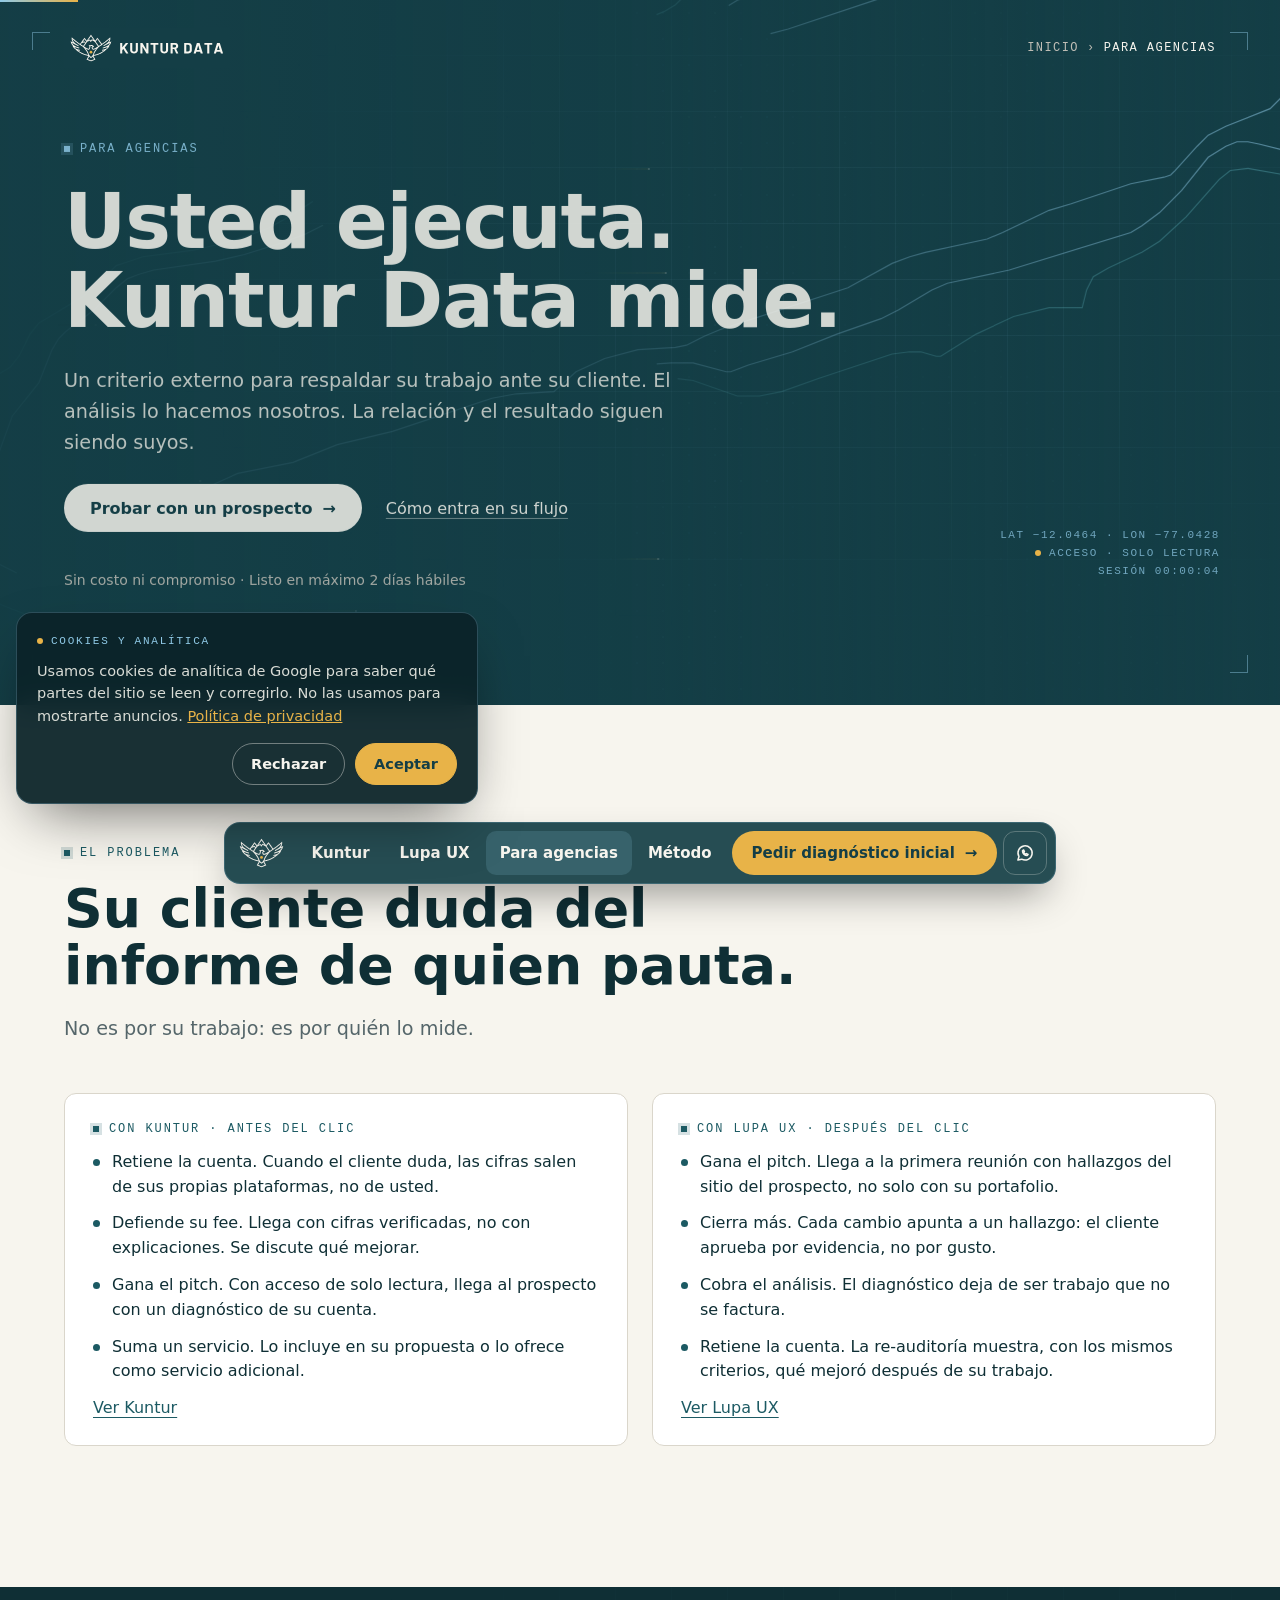
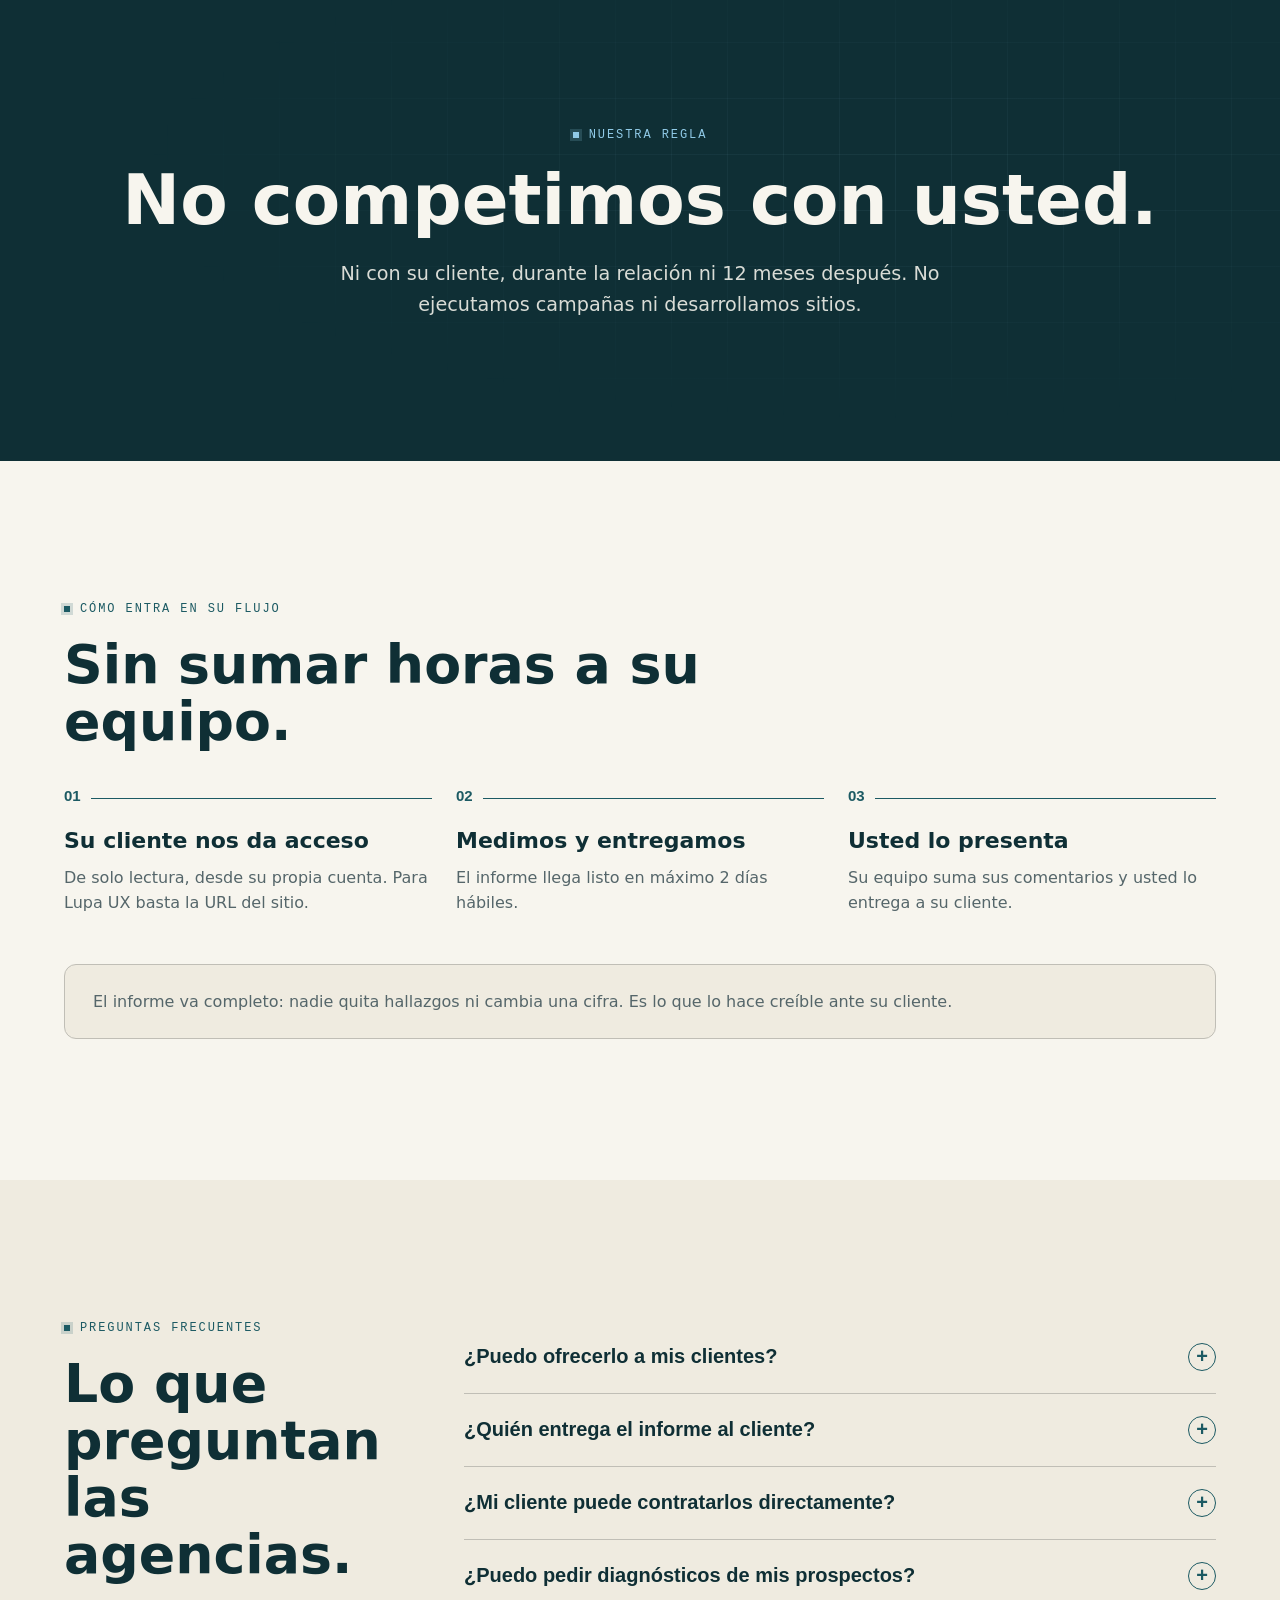
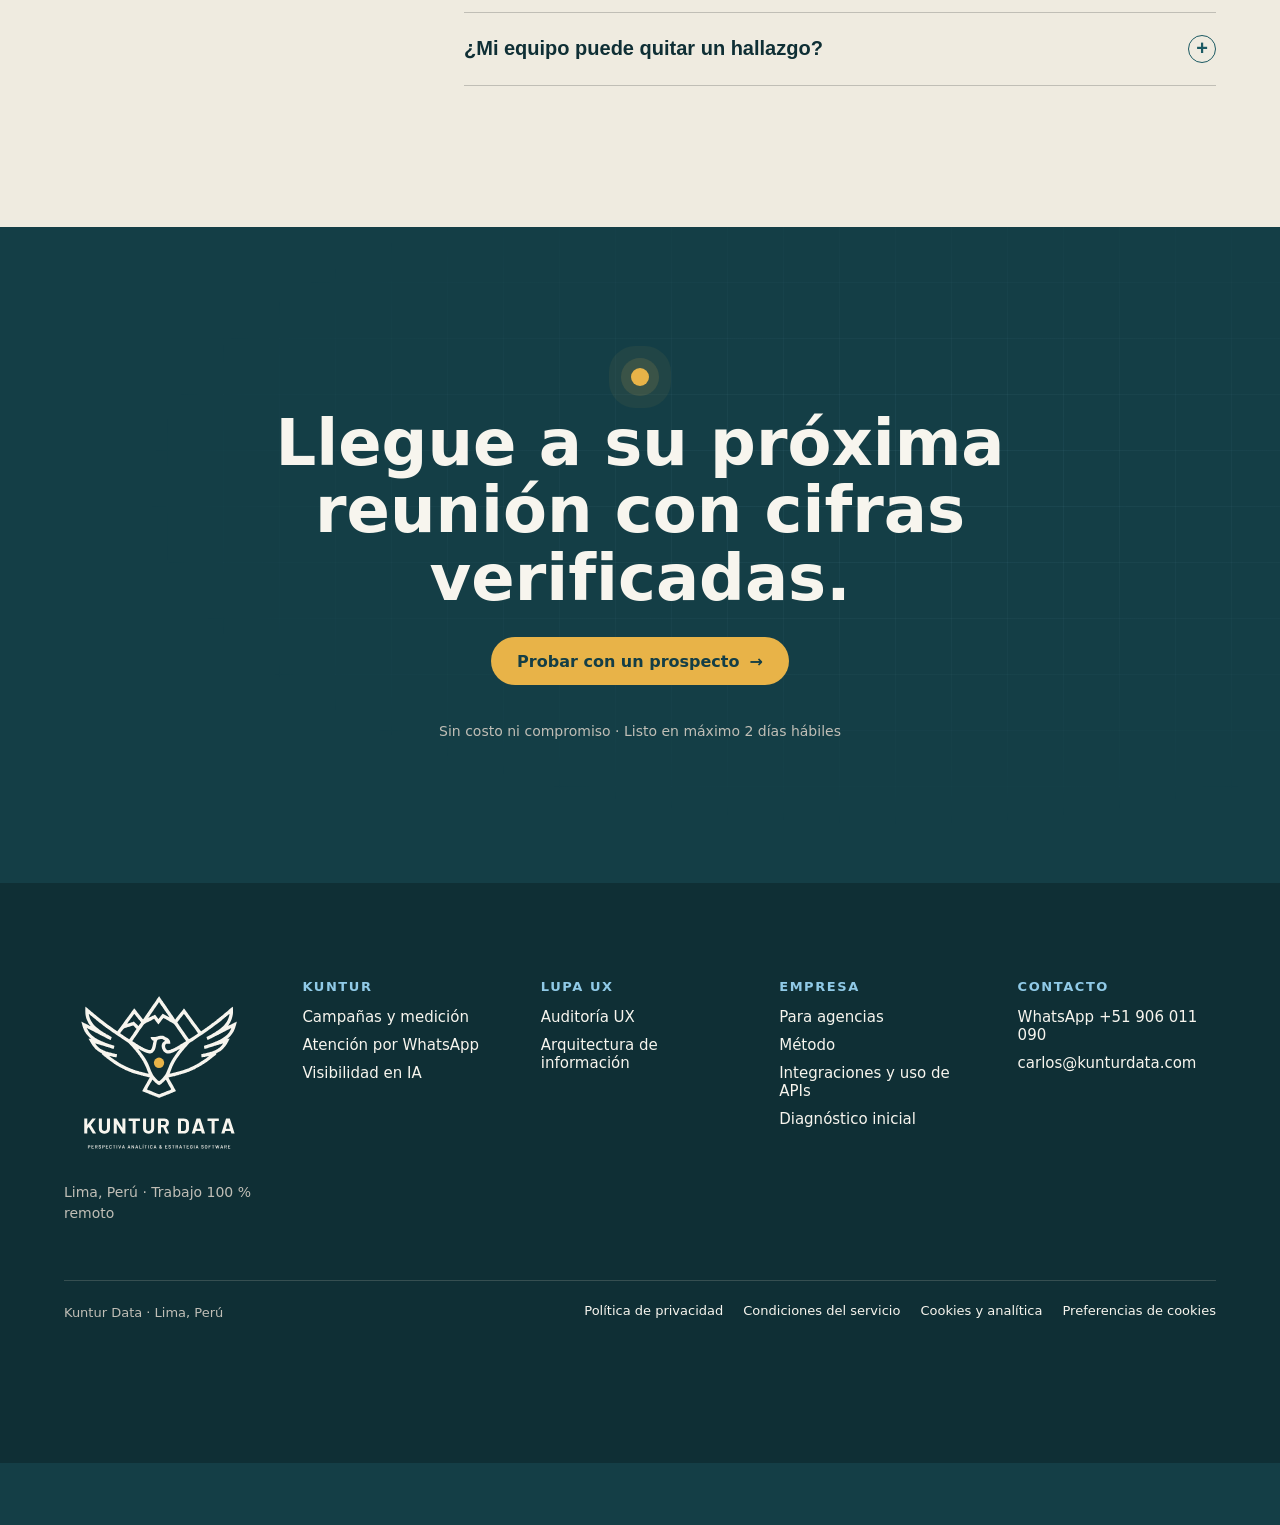
==== commit e602736c: "cambios en contenido" ====
--- a/agencias.html
+++ b/agencias.html
@@ -50,7 +50,7 @@
 body{margin:0;background:#143E46}
 a{color:#1C5A63}a:hover{color:#0F2F35}
 </style>
-<link rel="stylesheet" href="assets/kd-tech.css?v=20261105c">
+<link rel="stylesheet" href="assets/kd-tech.css?v=20261107">
 </head>
 <body>
 <!-- Google Tag Manager (noscript) -->
@@ -84,7 +84,8 @@
 <p class="eti">Para agencias</p>
 <h1 id="h1" class="h1">Usted ejecuta. Kuntur Data mide.</h1>
 <p class="lead" style="max-width: 640px;">Un criterio externo para respaldar su trabajo ante su cliente. El análisis lo hacemos nosotros. La relación y el resultado siguen siendo suyos.</p>
-<div class="row"><a class="btn btn-cream" href="muestra-gratis.html">Pedir muestra gratis <span class="ar" aria-hidden="true">→</span></a><a class="lk" href="#flujo">Cómo entra en su flujo</a></div>
+<div class="row"><a class="btn btn-cream" href="diagnostico-inicial.html#lupa" data-cta="pedir_muestra_gratis">Probar con un prospecto <span class="ar" aria-hidden="true">→</span></a><a class="lk" href="#flujo">Cómo entra en su flujo</a></div>
+<p class="cta-nota" style="margin: 12px 0 0; font-size: 14px; line-height: 1.5; color: #C0BEB6;">Sin costo ni compromiso · Listo en máximo 2 días hábiles</p>
 </div>
 </div>
 </section>
@@ -151,7 +152,7 @@
 <details><summary>¿Puedo ofrecerlo a mis clientes?<span class="pl" aria-hidden="true">+</span></summary><p>Sí, dentro de su propuesta o como servicio adicional.</p></details>
 <details><summary>¿Quién entrega el informe al cliente?<span class="pl" aria-hidden="true">+</span></summary><p>Usted. Nosotros lo preparamos y lo revisamos.</p></details>
 <details><summary>¿Mi cliente puede contratarlos directamente?<span class="pl" aria-hidden="true">+</span></summary><p>Si llegó a través de su agencia, no le ofrecemos servicios por fuera de ella.</p></details>
-<details><summary>¿Puedo pedir muestras de prospectos?<span class="pl" aria-hidden="true">+</span></summary><p>Sí. En Lupa UX, resúmenes del home de hasta 5 prospectos por día.</p></details>
+<details><summary>¿Puedo pedir diagnósticos de mis prospectos?<span class="pl" aria-hidden="true">+</span></summary><p>Sí. En Lupa UX, diagnósticos del home de hasta 5 prospectos por día.</p></details>
 <details><summary>¿Mi equipo puede quitar un hallazgo?<span class="pl" aria-hidden="true">+</span></summary><p>No. Puede sumar comentarios, pero el informe va completo.</p></details>
 </div>
 </div>
@@ -161,7 +162,8 @@
 <div class="wrap" style="display: flex; flex-direction: column; align-items: center; gap: 24px;">
 <div class="sun" aria-hidden="true"></div>
 <h2 id="h-cta" class="h2 rv" style="max-width: 860px; font-size: clamp(36px, 5vw, 68px); font-weight: 800;">Llegue a su próxima reunión con cifras verificadas.</h2>
-<a class="btn btn-gold" href="muestra-gratis.html">Pedir muestra gratis <span class="ar" aria-hidden="true">→</span></a>
+<a class="btn btn-gold" href="diagnostico-inicial.html#lupa" data-cta="pedir_muestra_gratis">Probar con un prospecto <span class="ar" aria-hidden="true">→</span></a>
+<p class="cta-nota" style="margin: 12px 0 0; font-size: 14px; line-height: 1.5; color: #C0BEB6; text-align: center;">Sin costo ni compromiso · Listo en máximo 2 días hábiles</p>
 </div>
 </section>
 
@@ -173,7 +175,7 @@
 <div style="display: flex; flex-direction: column; gap: 16px;"><img width="655" height="646" src="assets/logo/kuntur-data-vertical-negativo.svg" alt="Kuntur Data. Perspectiva analítica y estrategia software" style="width: 190px; height: auto; display: block;"><p style="margin: 0; font-size: 14px; line-height: 1.5;">Lima, Perú · Trabajo 100 % remoto</p></div>
 <div><h3>Kuntur</h3><ul><li><a href="kuntur.html">Campañas y medición</a></li><li><a href="kuntur.html">Atención por WhatsApp</a></li><li><a href="kuntur.html">Visibilidad en IA</a></li></ul></div>
 <div><h3>Lupa UX</h3><ul><li><a href="lupa-ux.html">Auditoría UX</a></li><li><a href="lupa-ux.html">Arquitectura de información</a></li></ul></div>
-<div><h3>Empresa</h3><ul><li><a href="agencias.html">Para agencias</a></li><li><a href="metodo.html">Método</a></li><li><a href="integraciones.html">Integraciones y uso de APIs</a></li><li><a href="muestra-gratis.html">Muestra gratis</a></li></ul></div>
+<div><h3>Empresa</h3><ul><li><a href="agencias.html">Para agencias</a></li><li><a href="metodo.html">Método</a></li><li><a href="integraciones.html">Integraciones y uso de APIs</a></li><li><a href="diagnostico-inicial.html">Diagnóstico inicial</a></li></ul></div>
 <div><h3>Contacto</h3><ul><li><a href="https://wa.me/51906011090">WhatsApp +51 906 011 090</a></li><li><a href="mailto:carlos@kunturdata.com">carlos@kunturdata.com</a></li></ul></div>
 </div>
 <div class="kd-legal" style="margin-top:0">
@@ -192,7 +194,7 @@
 <a href="agencias.html" aria-current="page">Para agencias</a>
 <a href="metodo.html">Método</a>
 </div>
-<a class="btn btn-gold" href="muestra-gratis.html">Pedir muestra gratis <span class="ar" aria-hidden="true">→</span></a>
+<a class="btn btn-gold" href="diagnostico-inicial.html" data-cta="pedir_muestra_gratis"><span class="cta-lg">Pedir diagnóstico inicial</span><span class="cta-sh">Diagnóstico inicial</span> <span class="ar" aria-hidden="true">→</span></a>
 <a class="ico" href="https://wa.me/51906011090?text=Hola%2C%20vengo%20de%20kunturdata.com." aria-label="Escribir por WhatsApp"><svg width="20" height="20" viewBox="0 0 24 24" fill="none" stroke="currentColor" stroke-width="1.8" stroke-linecap="round" stroke-linejoin="round" aria-hidden="true" focusable="false"><path d="M3.5 20.5l1.3-4.2A8.5 8.5 0 1 1 8 19.4z"></path><path d="M9 9.5c0 3 2.5 5.5 5.5 5.5l1.2-1.3-2-1-1 .8a4 4 0 0 1-2.2-2.2l.8-1-1-2z"></path></svg></a>
 </nav>
 </div>
--- a/assets/kd-tech.css
+++ b/assets/kd-tech.css
@@ -189,3 +189,9 @@
 .legal tr:has(td:nth-child(3)) td:first-child{font-family:'Barlow',system-ui,sans-serif;font-weight:700;font-size:18px}
 }
 @media (max-width:700px){.lg-hero{min-height:100svh!important;align-items:center;padding-top:120px;padding-bottom:120px}}
+
+/* Barra inferior en celular: el CTA «Pedir diagnóstico inicial» en una sola línea (7 nov 2026) */
+@media (max-width:480px){.bar .btn{white-space:nowrap;padding:0 14px;font-size:14px}.bar{gap:4px}}
+@media (max-width:374px){.bar .btn{padding:0 10px;font-size:13px}}
+.bar .cta-sh{display:none}
+@media (max-width:480px){.bar .cta-lg{display:none}.bar .cta-sh{display:inline}}
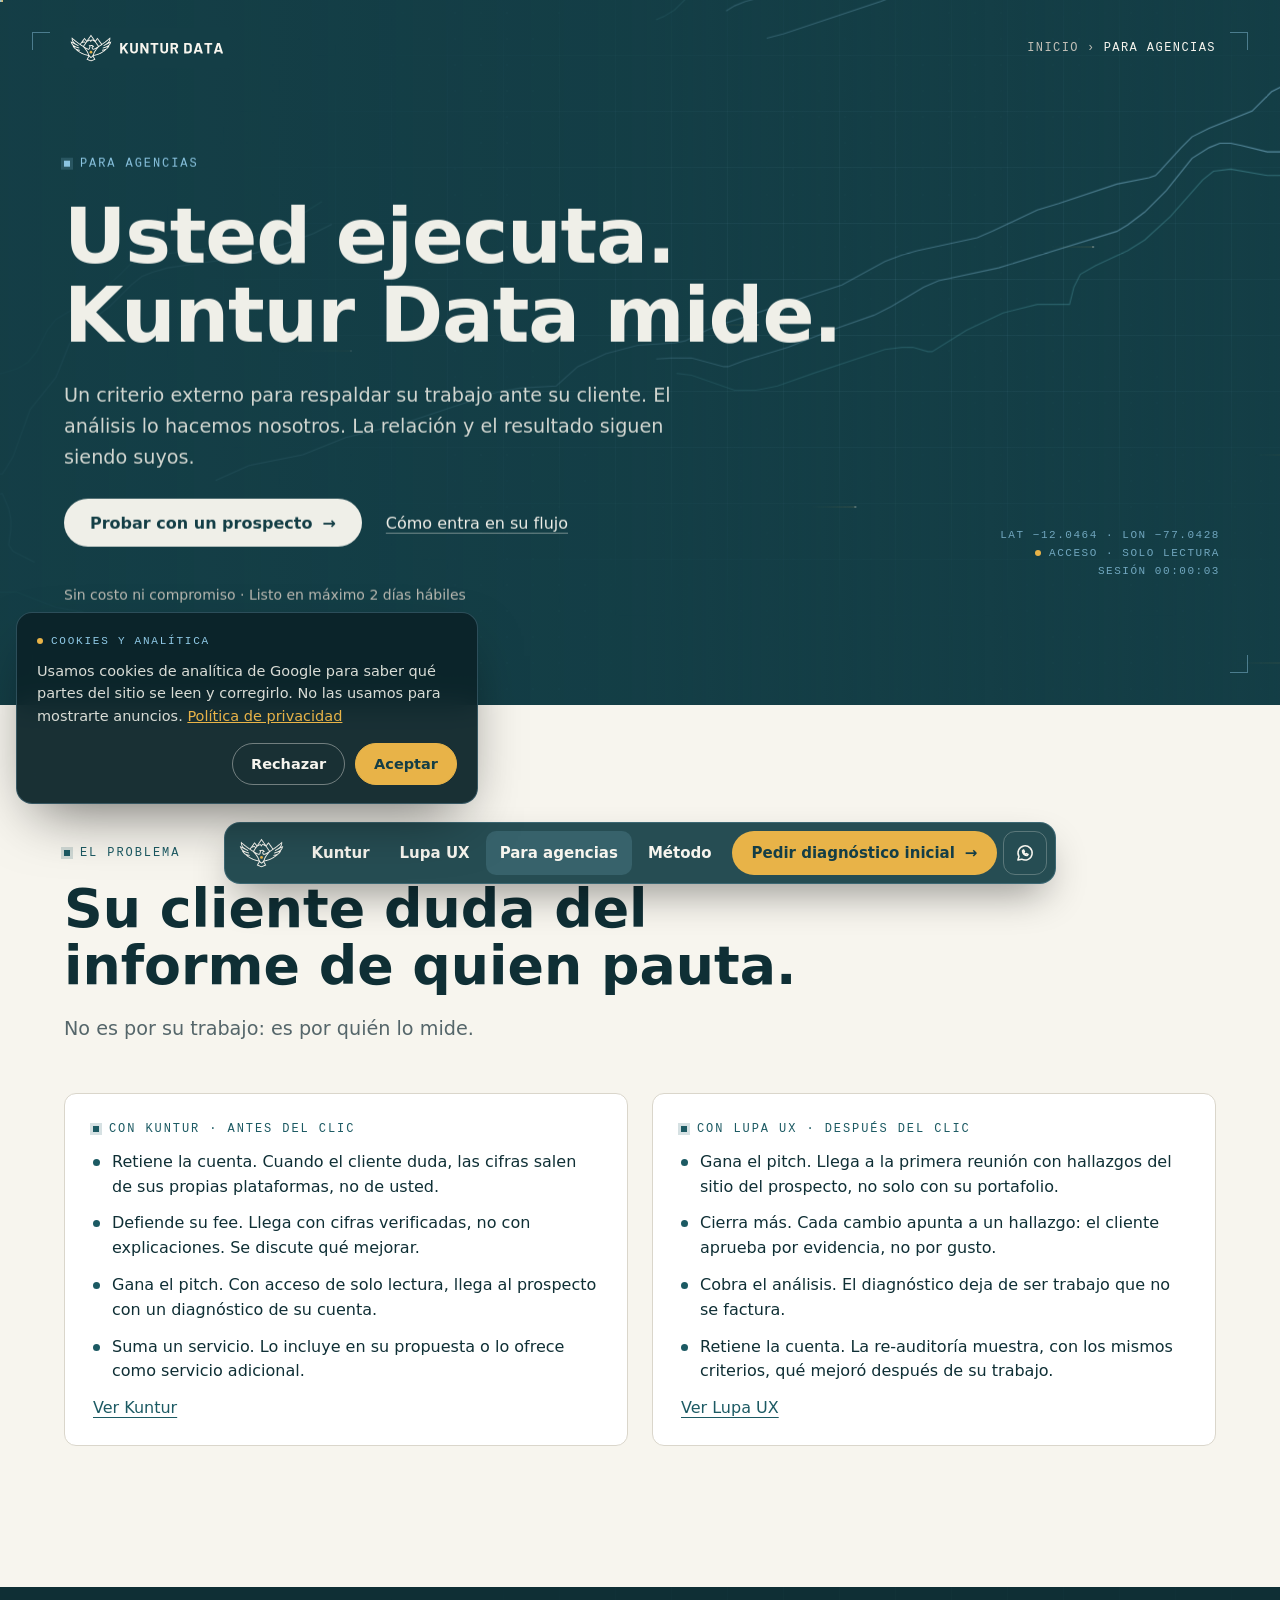
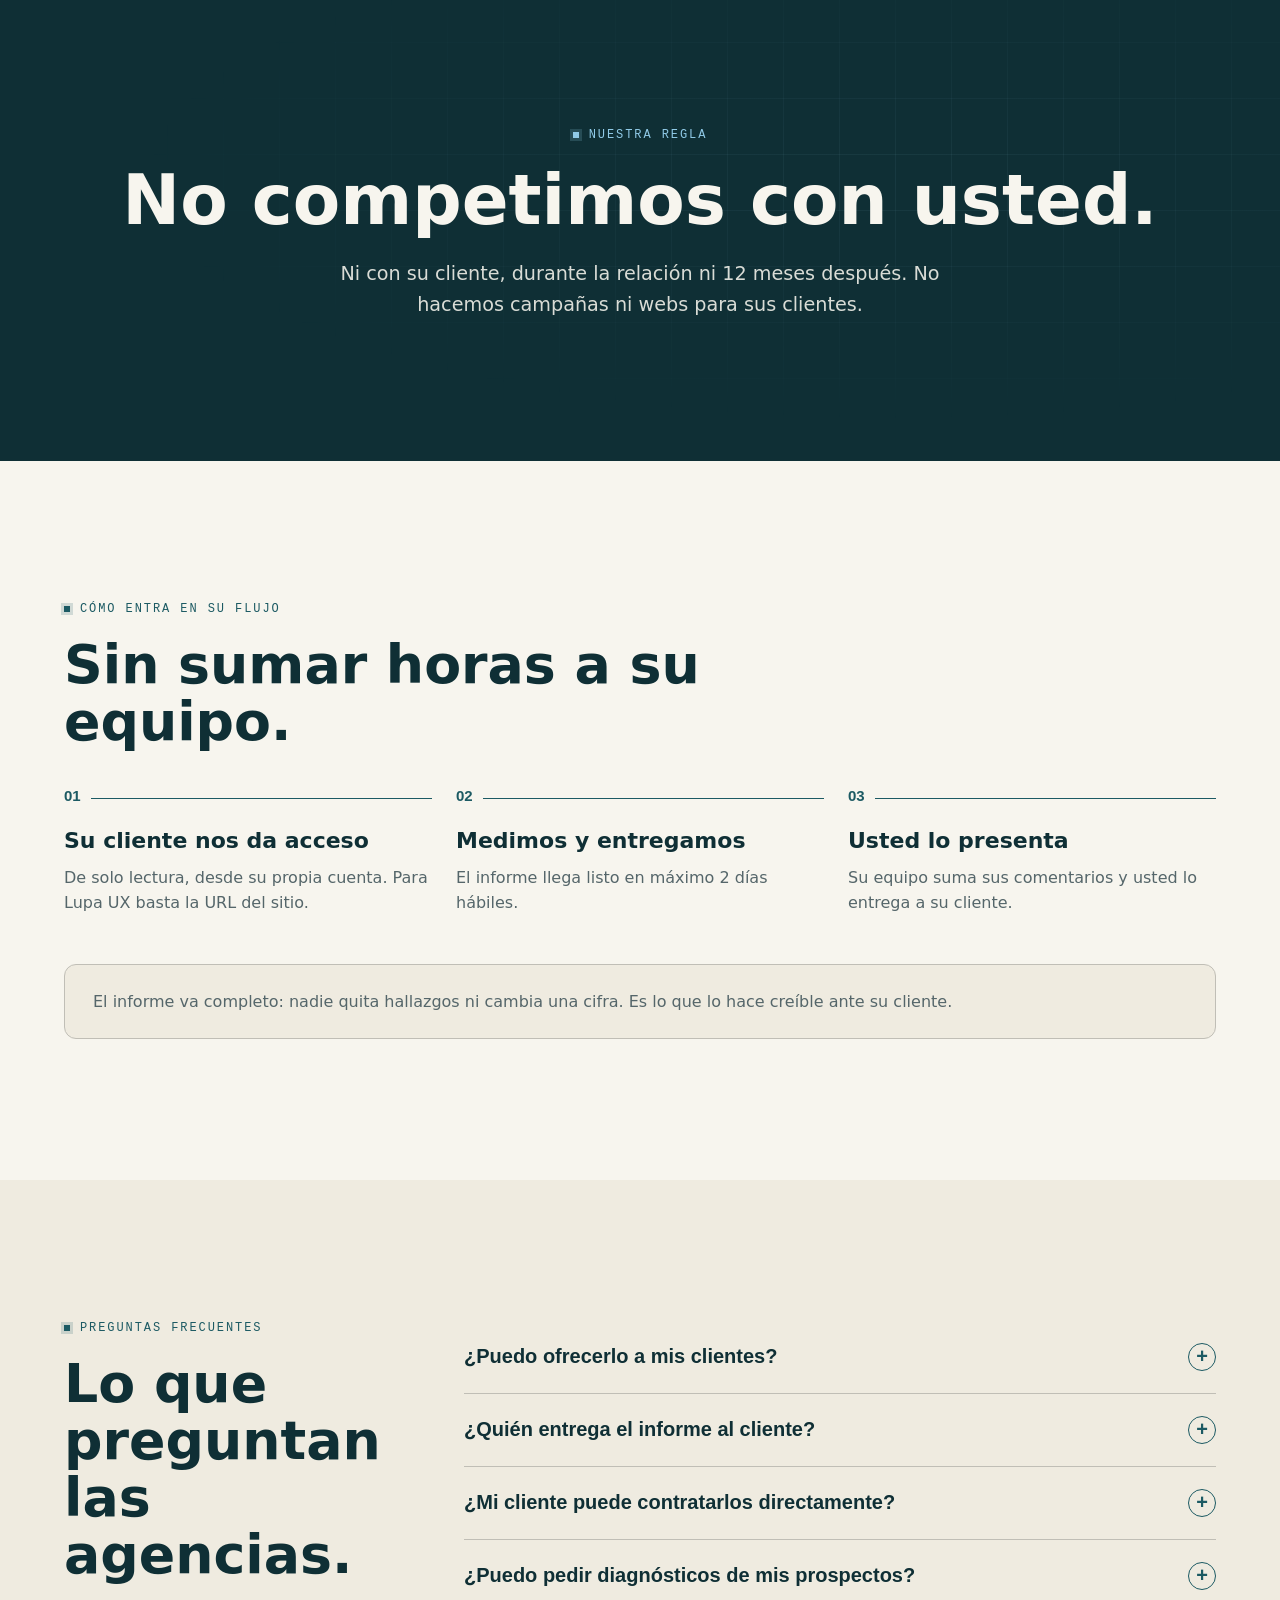
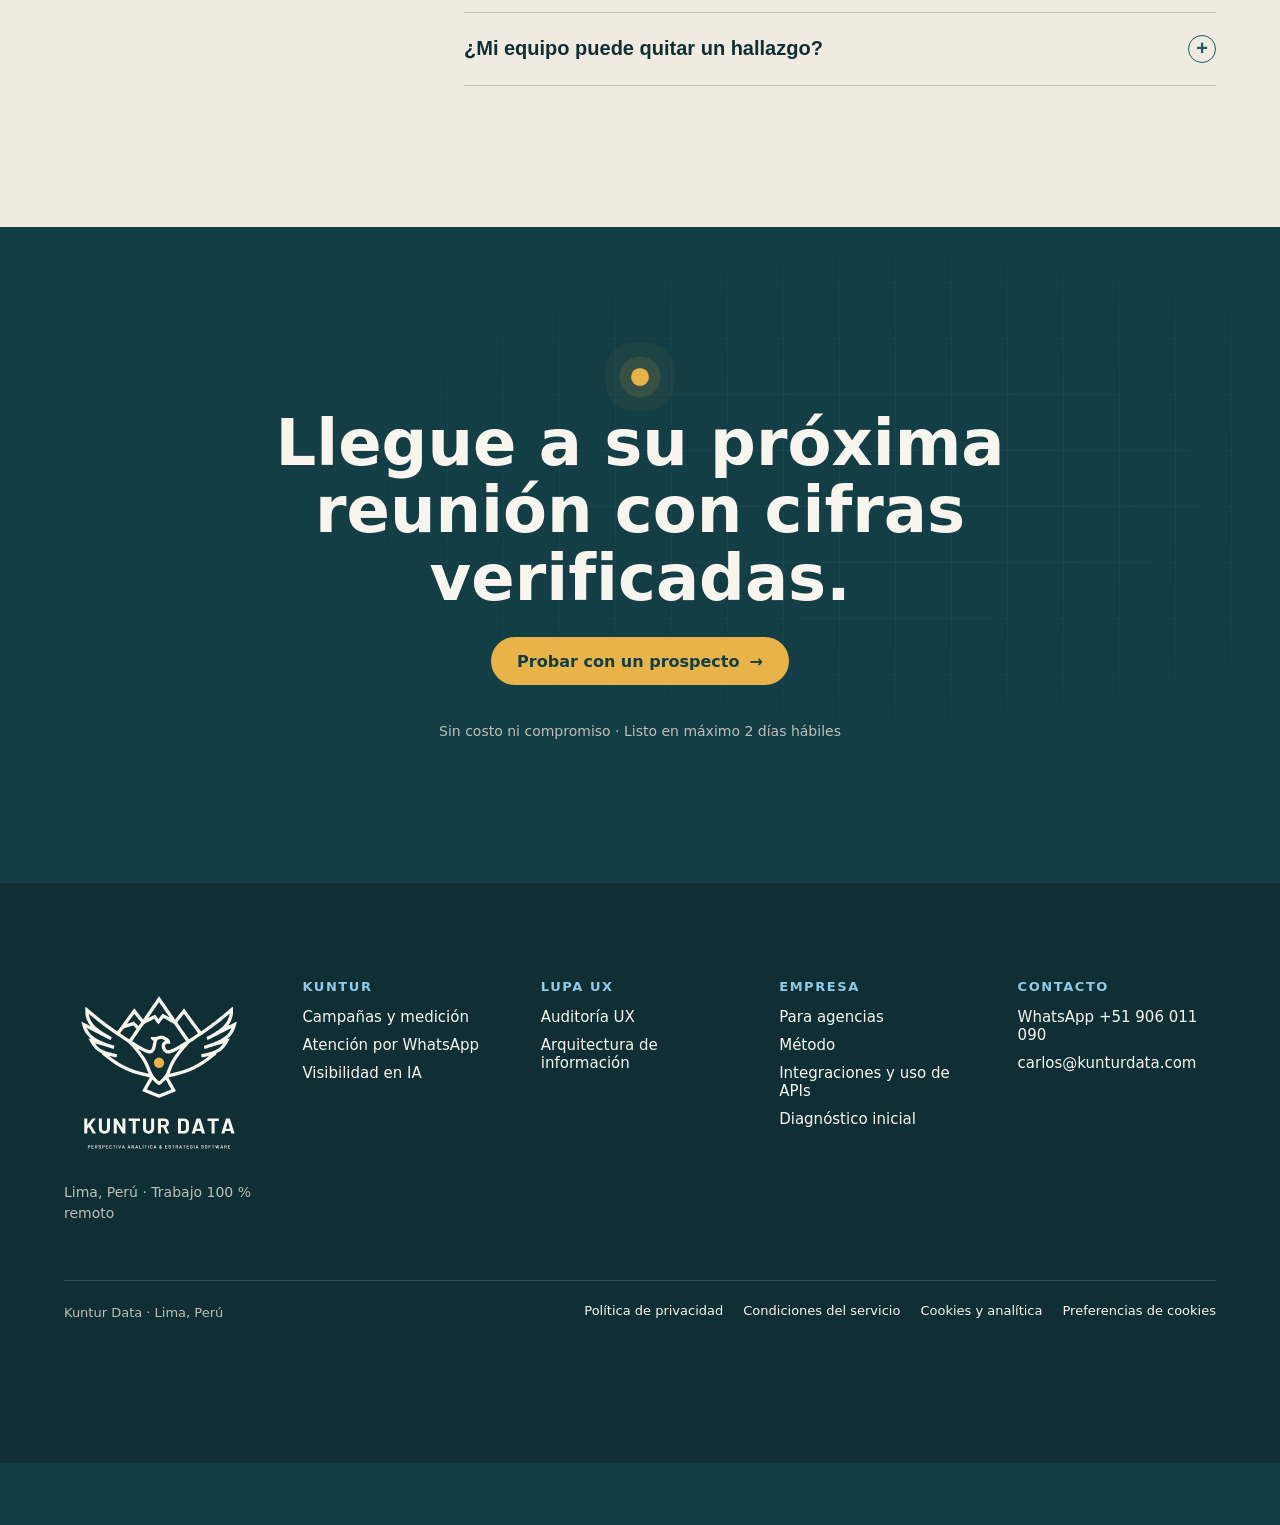
==== commit c3818211: "update" ====
--- a/agencias.html
+++ b/agencias.html
@@ -126,7 +126,7 @@
 <div class="wrap" style="display: flex; flex-direction: column; align-items: center; gap: 22px;">
 <p class="eti">Nuestra regla</p>
 <h2 id="h-comp" class="h2 lit-d" style="font-size: clamp(38px, 5.4vw, 76px); font-weight: 800;">No competimos con usted.</h2>
-<p class="lead rv" style="max-width: 640px;">Ni con su cliente, durante la relación ni 12 meses después. No ejecutamos campañas ni desarrollamos sitios.</p>
+<p class="lead rv" style="max-width: 640px;">Ni con su cliente, durante la relación ni 12 meses después. No hacemos campañas ni webs para sus clientes.</p>
 </div>
 </section>
 
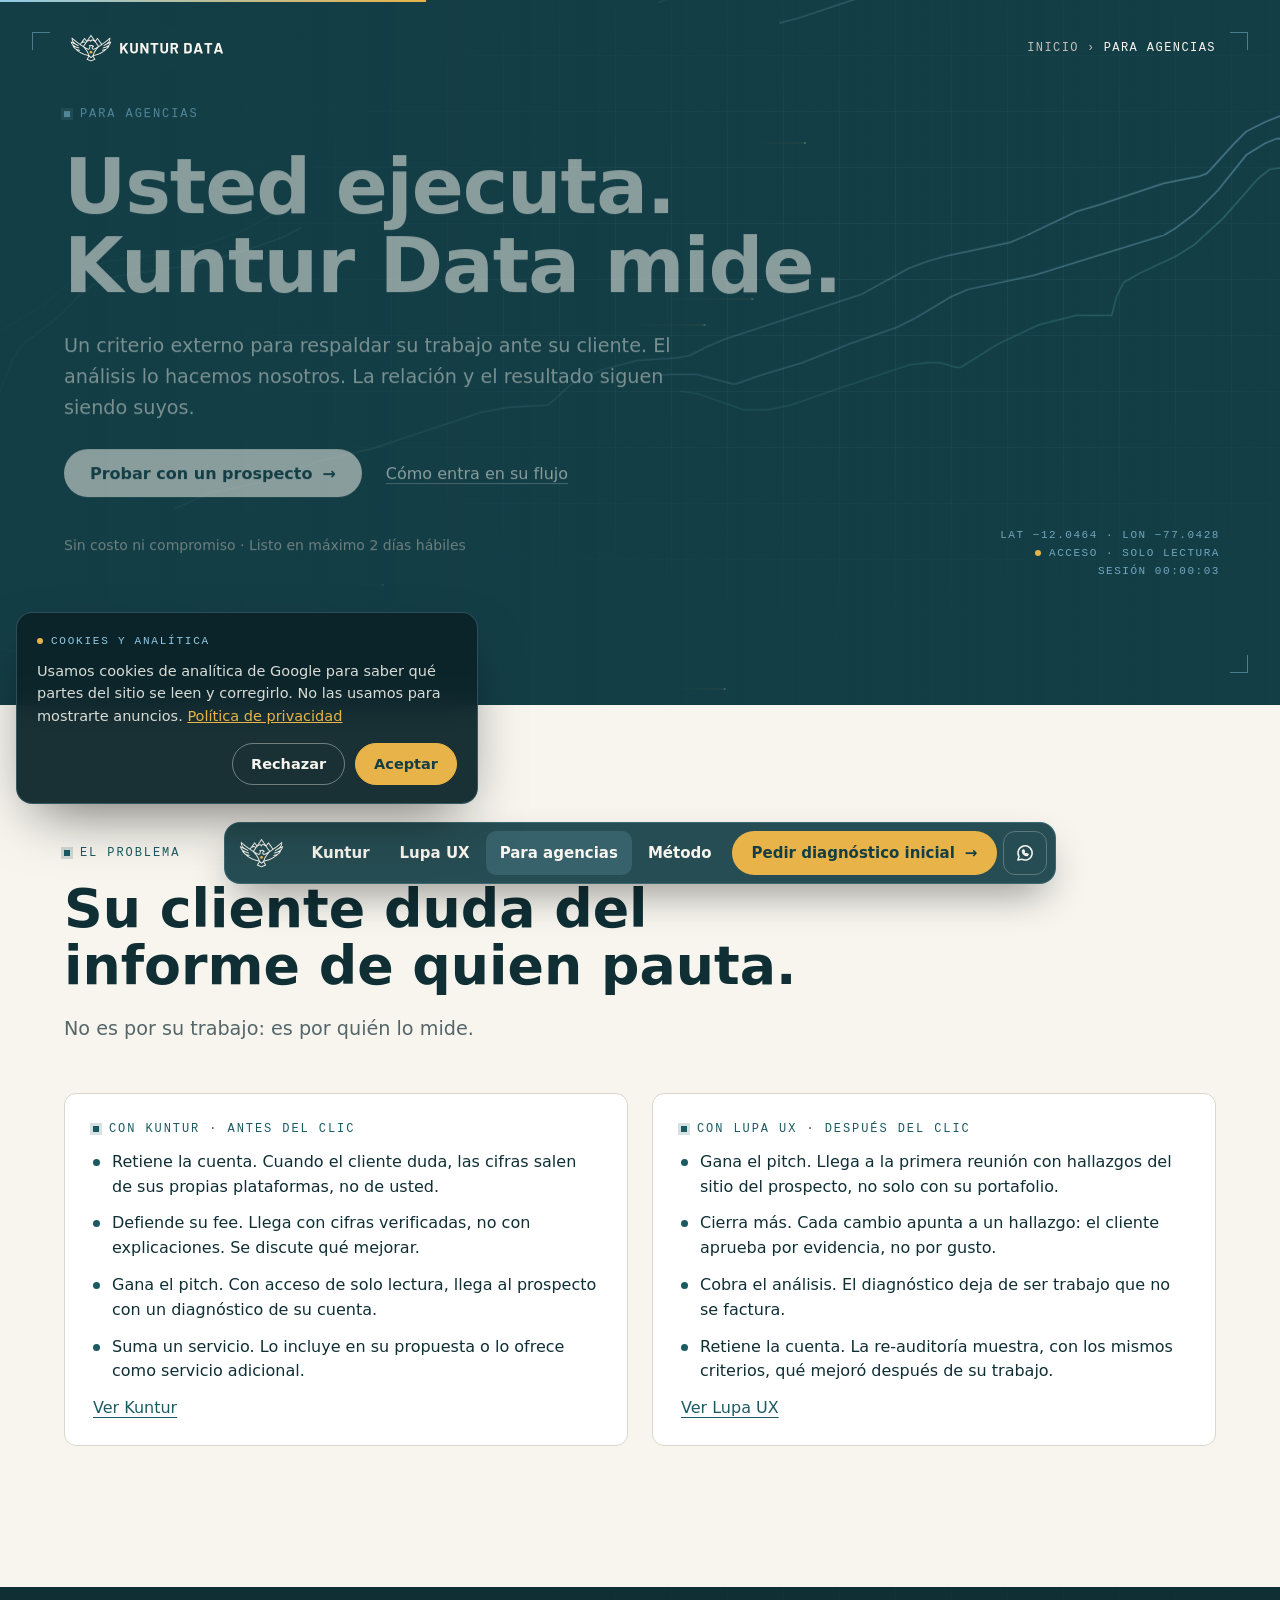
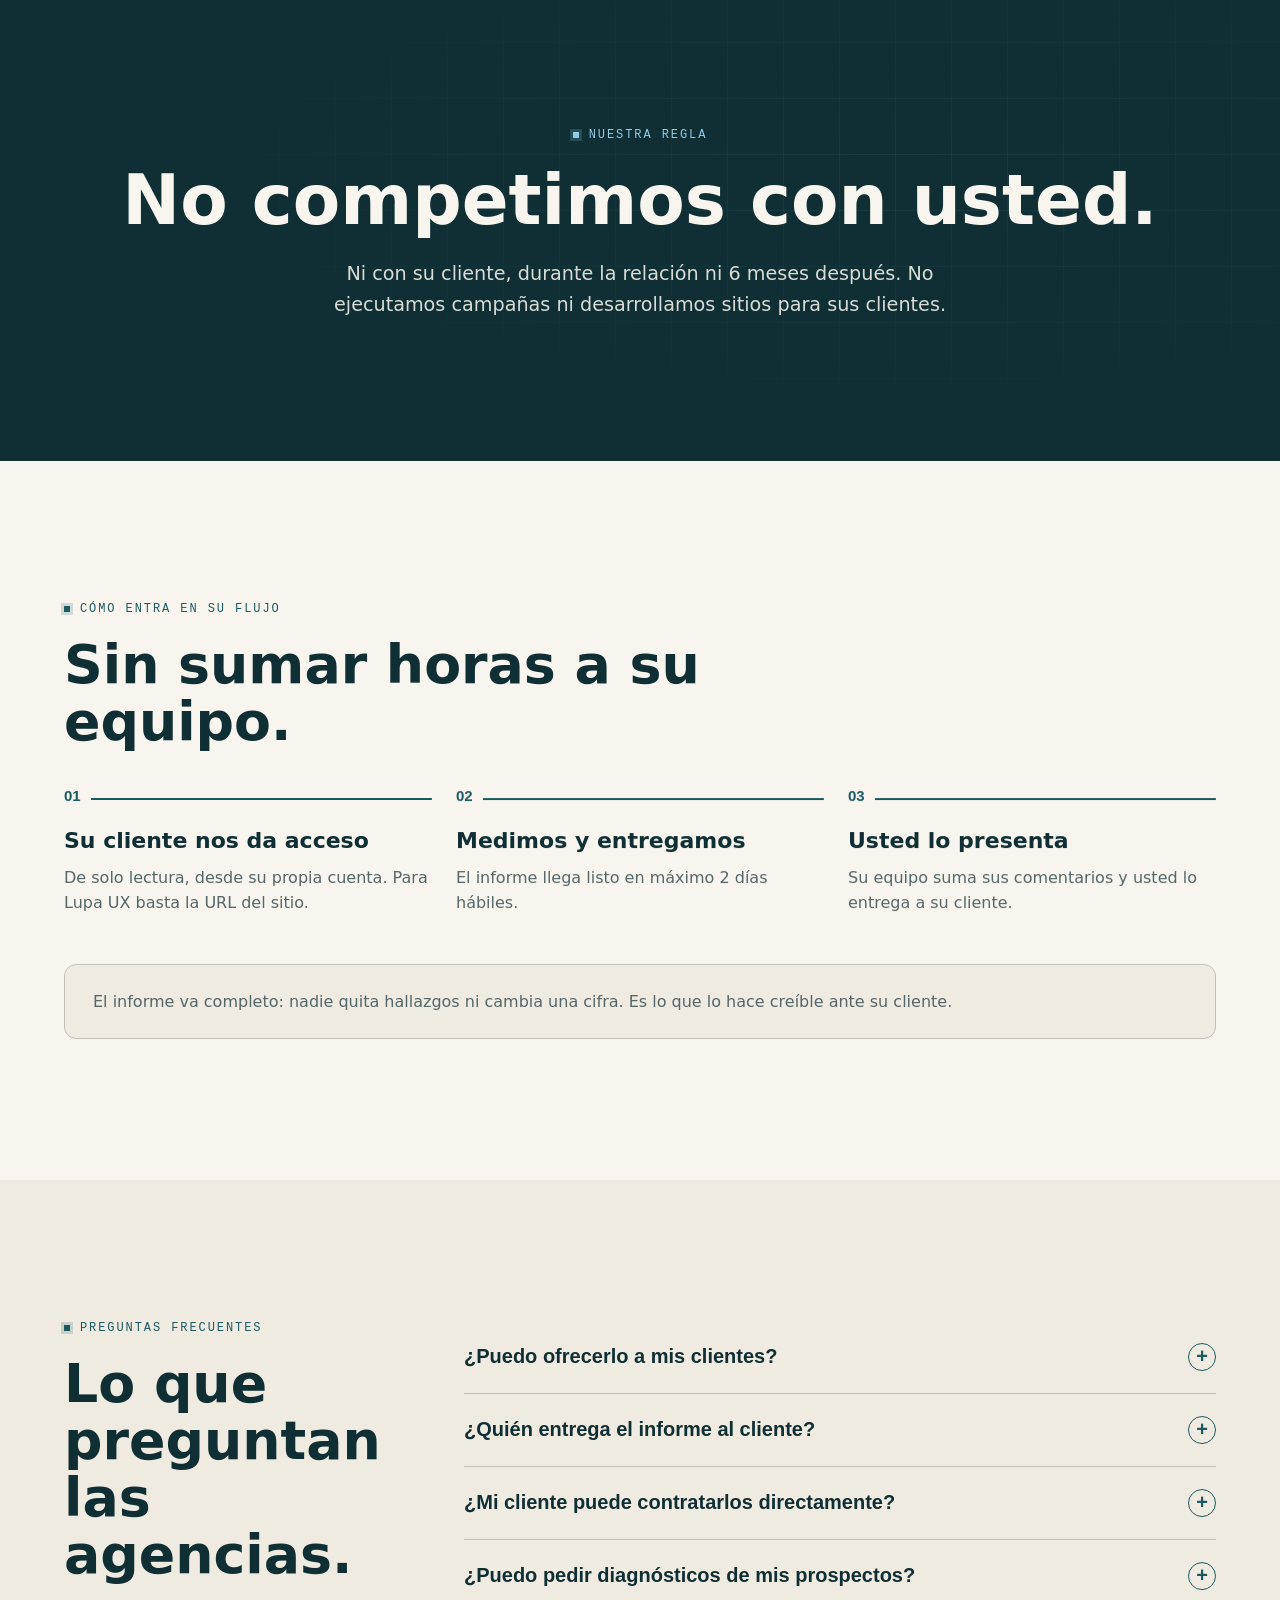
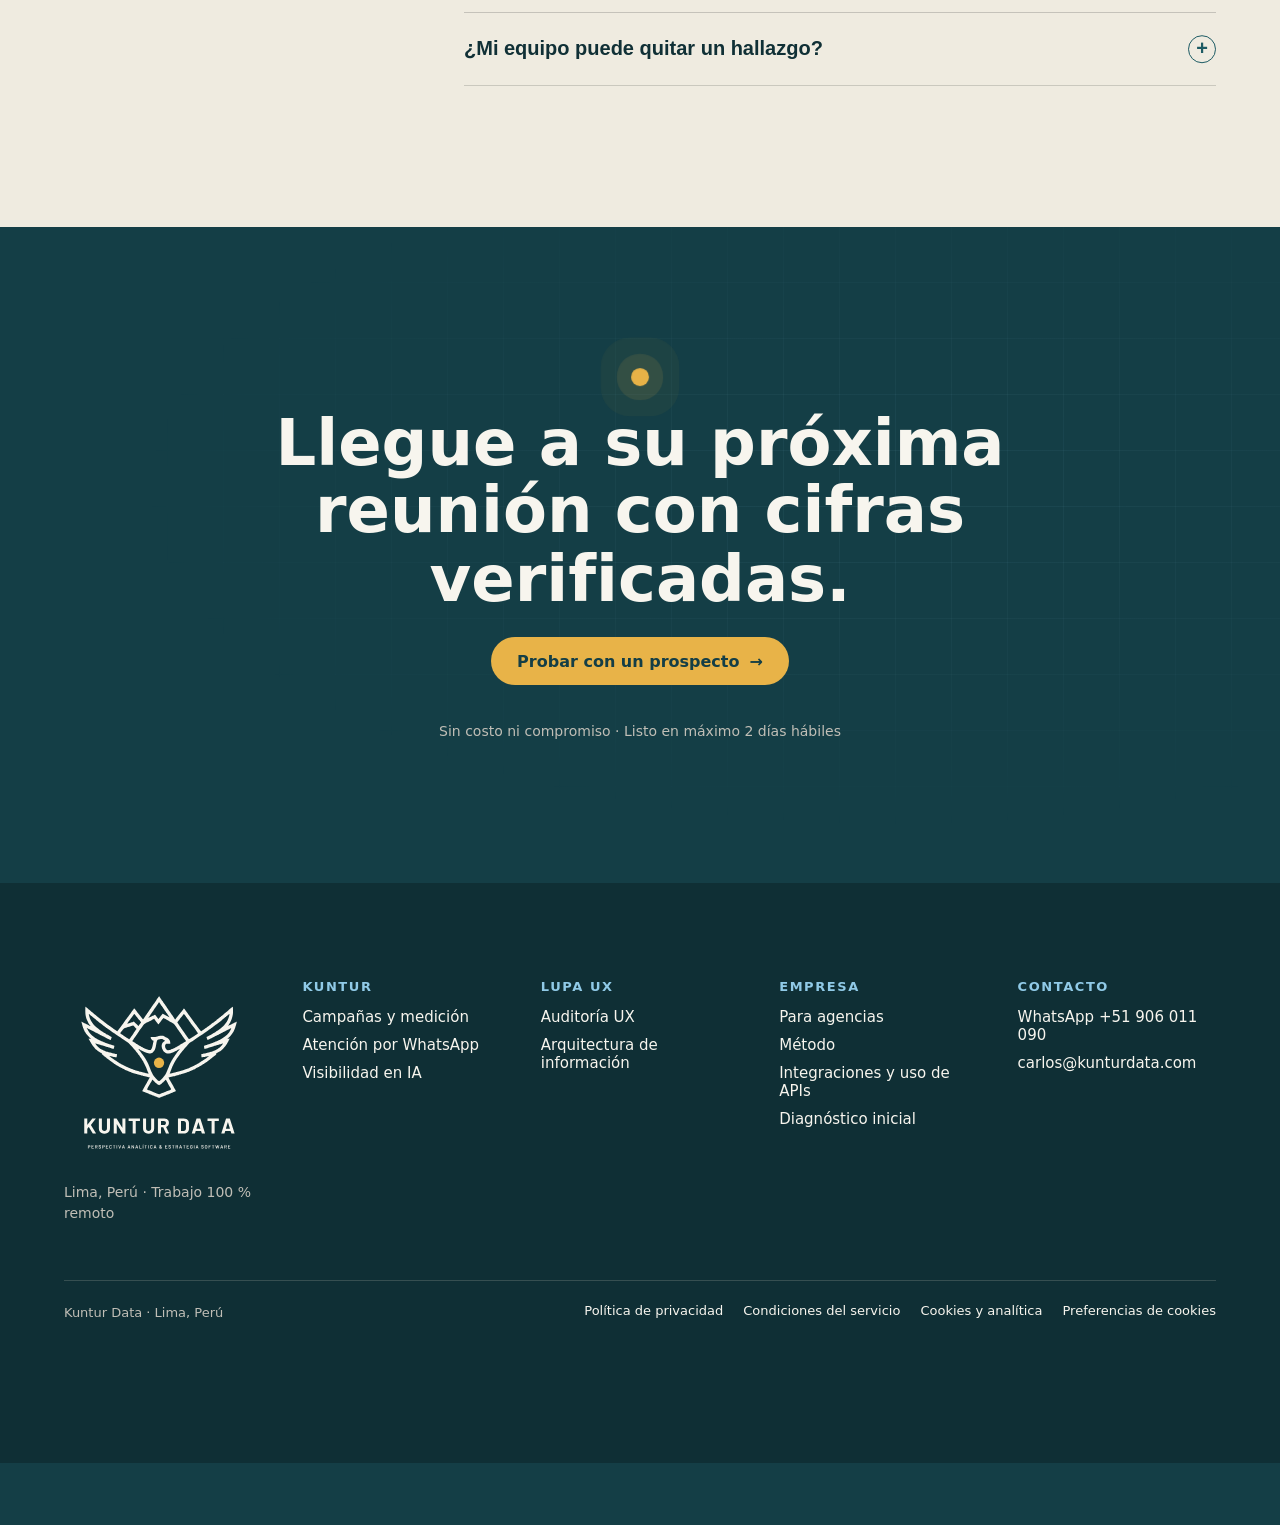
==== commit 6e929fd3: "actualizado" ====
--- a/agencias.html
+++ b/agencias.html
@@ -126,7 +126,7 @@
 <div class="wrap" style="display: flex; flex-direction: column; align-items: center; gap: 22px;">
 <p class="eti">Nuestra regla</p>
 <h2 id="h-comp" class="h2 lit-d" style="font-size: clamp(38px, 5.4vw, 76px); font-weight: 800;">No competimos con usted.</h2>
-<p class="lead rv" style="max-width: 640px;">Ni con su cliente, durante la relación ni 12 meses después. No hacemos campañas ni webs para sus clientes.</p>
+<p class="lead rv" style="max-width: 640px;">Ni con su cliente, durante la relación ni 6 meses después. No ejecutamos campañas ni desarrollamos sitios para sus clientes.</p>
 </div>
 </section>
 
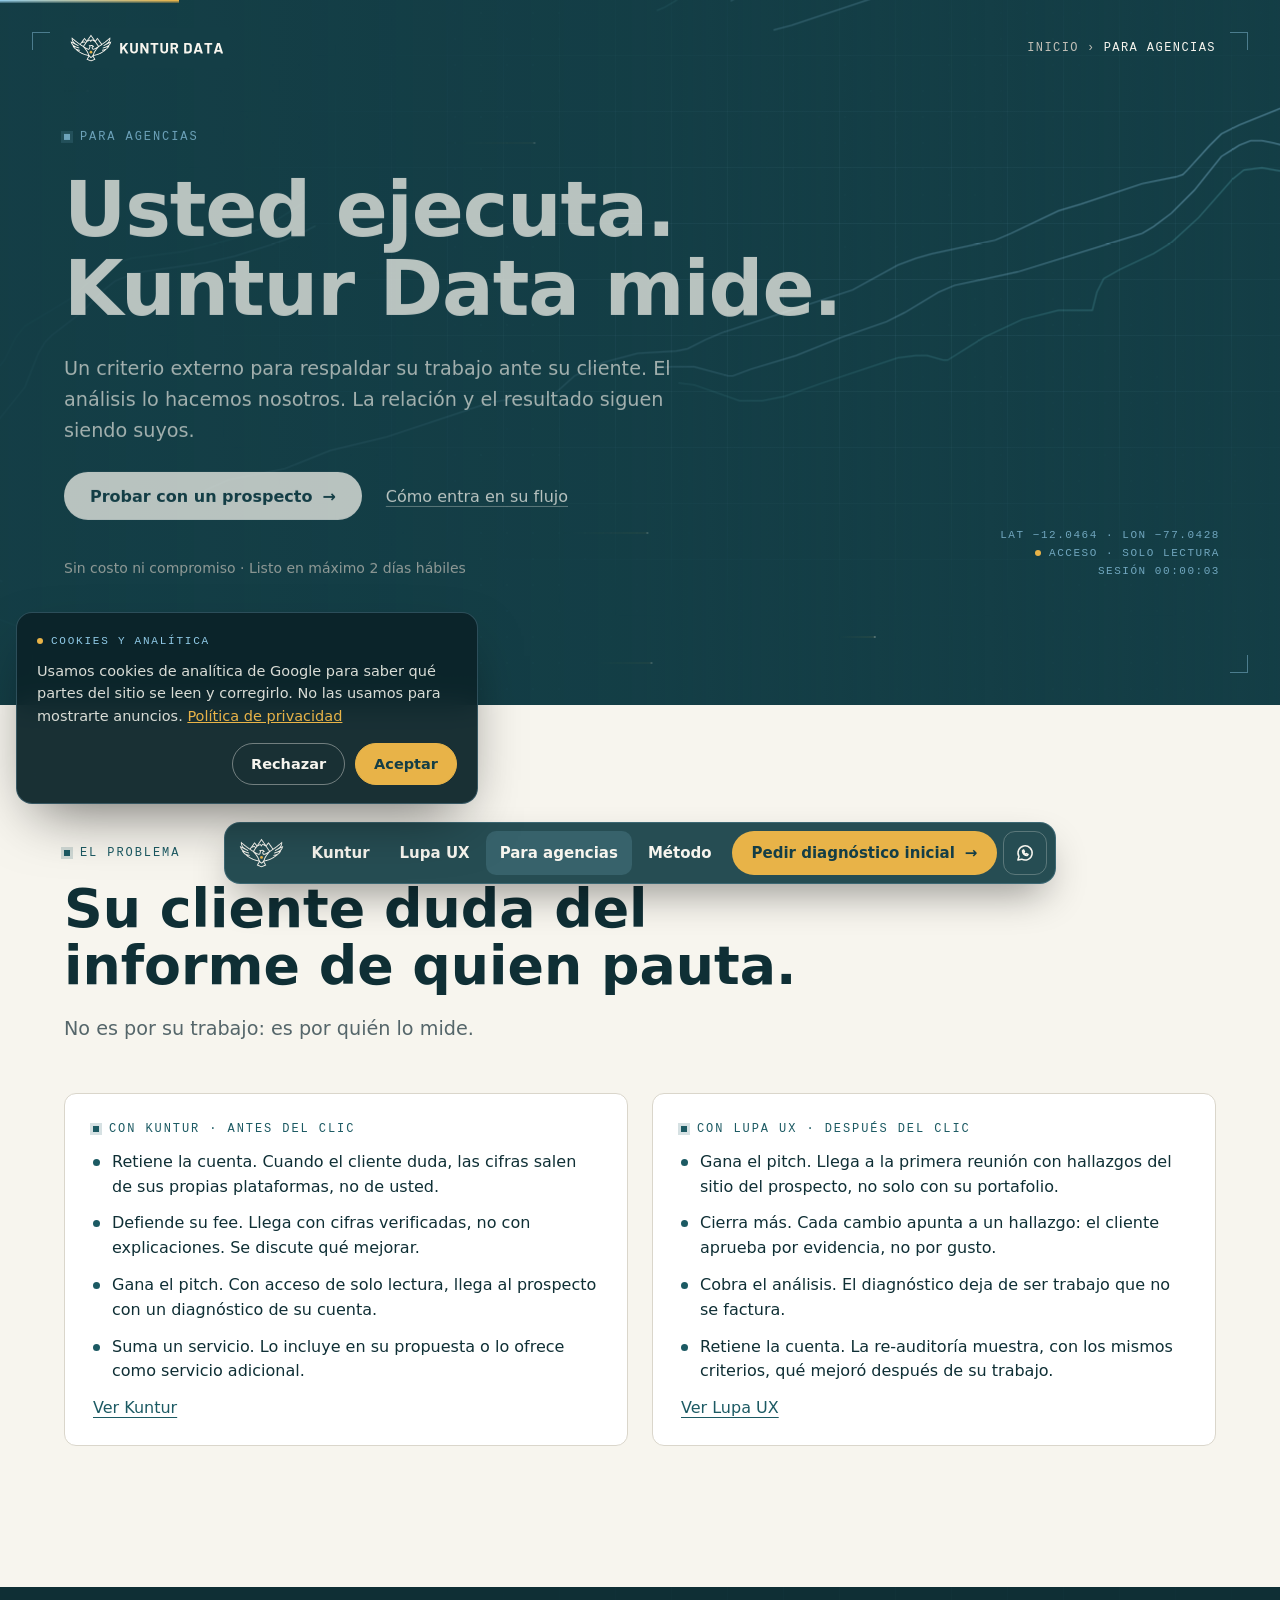
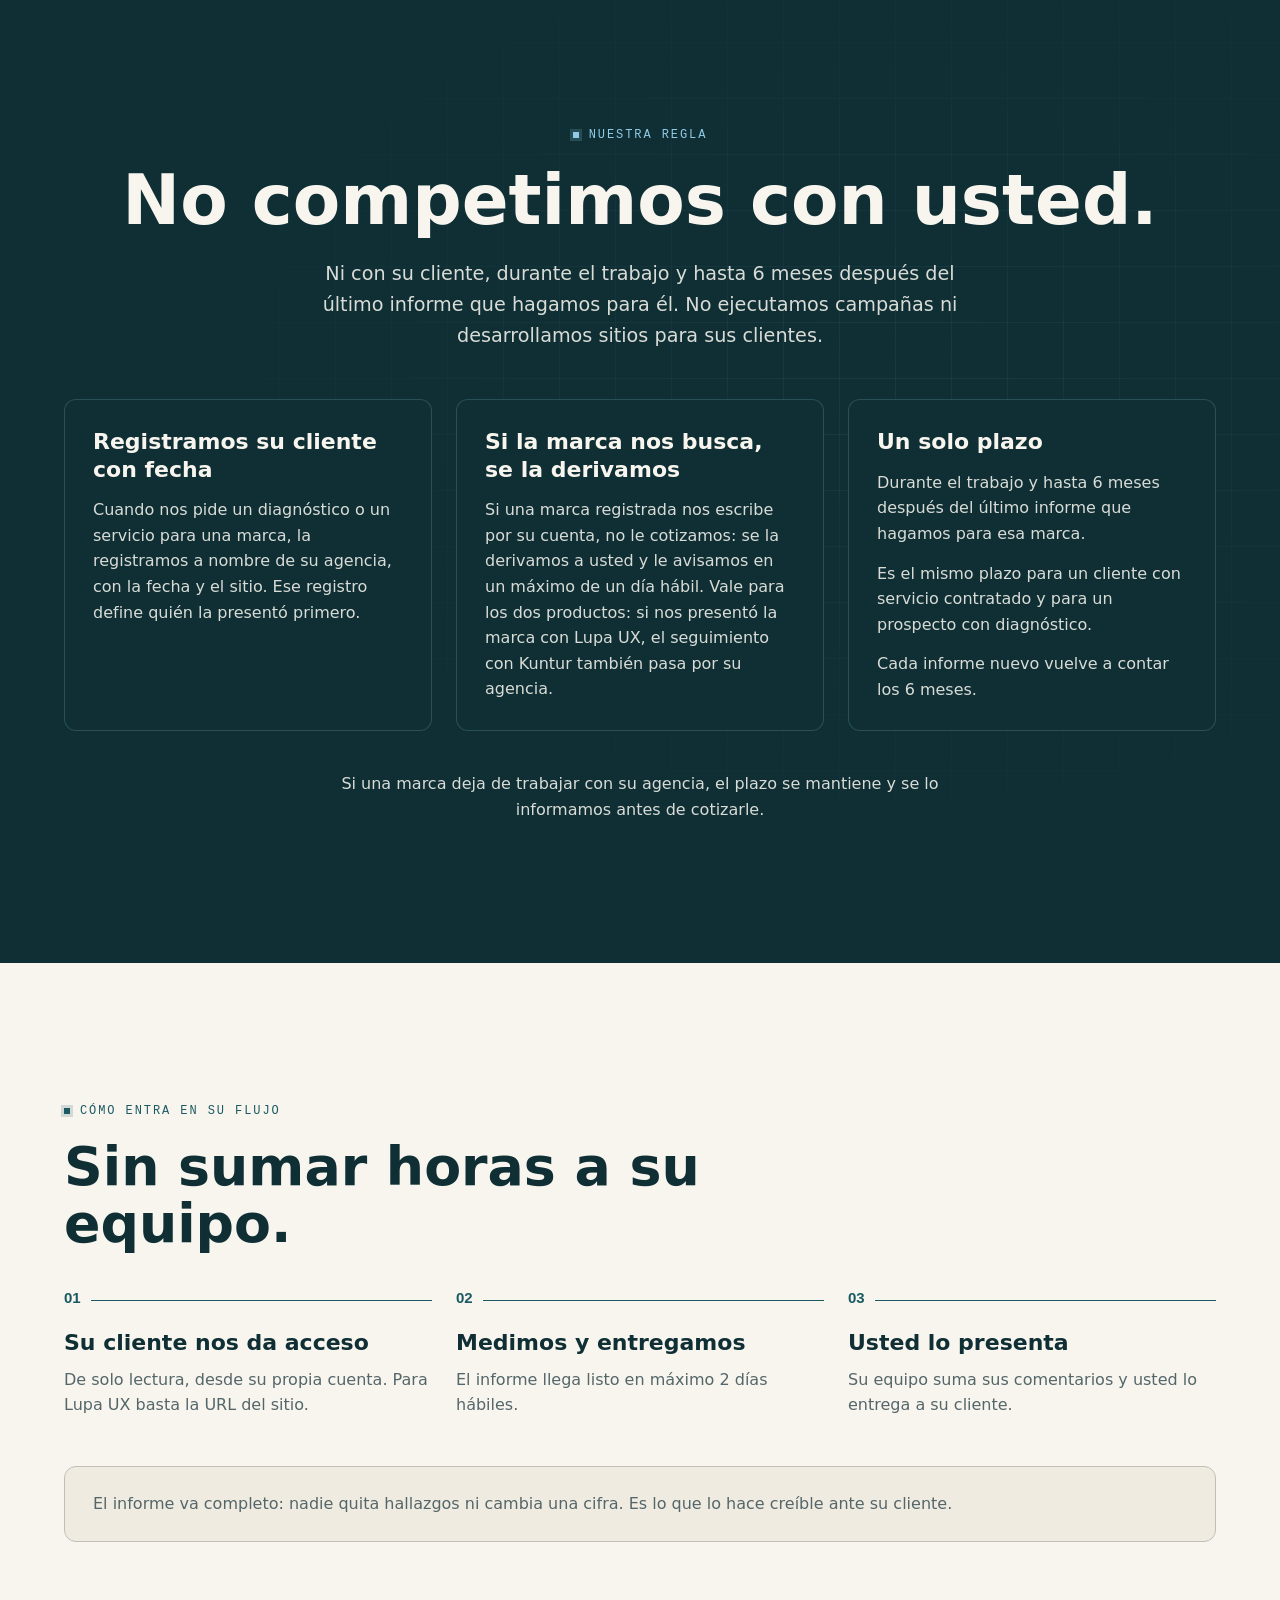
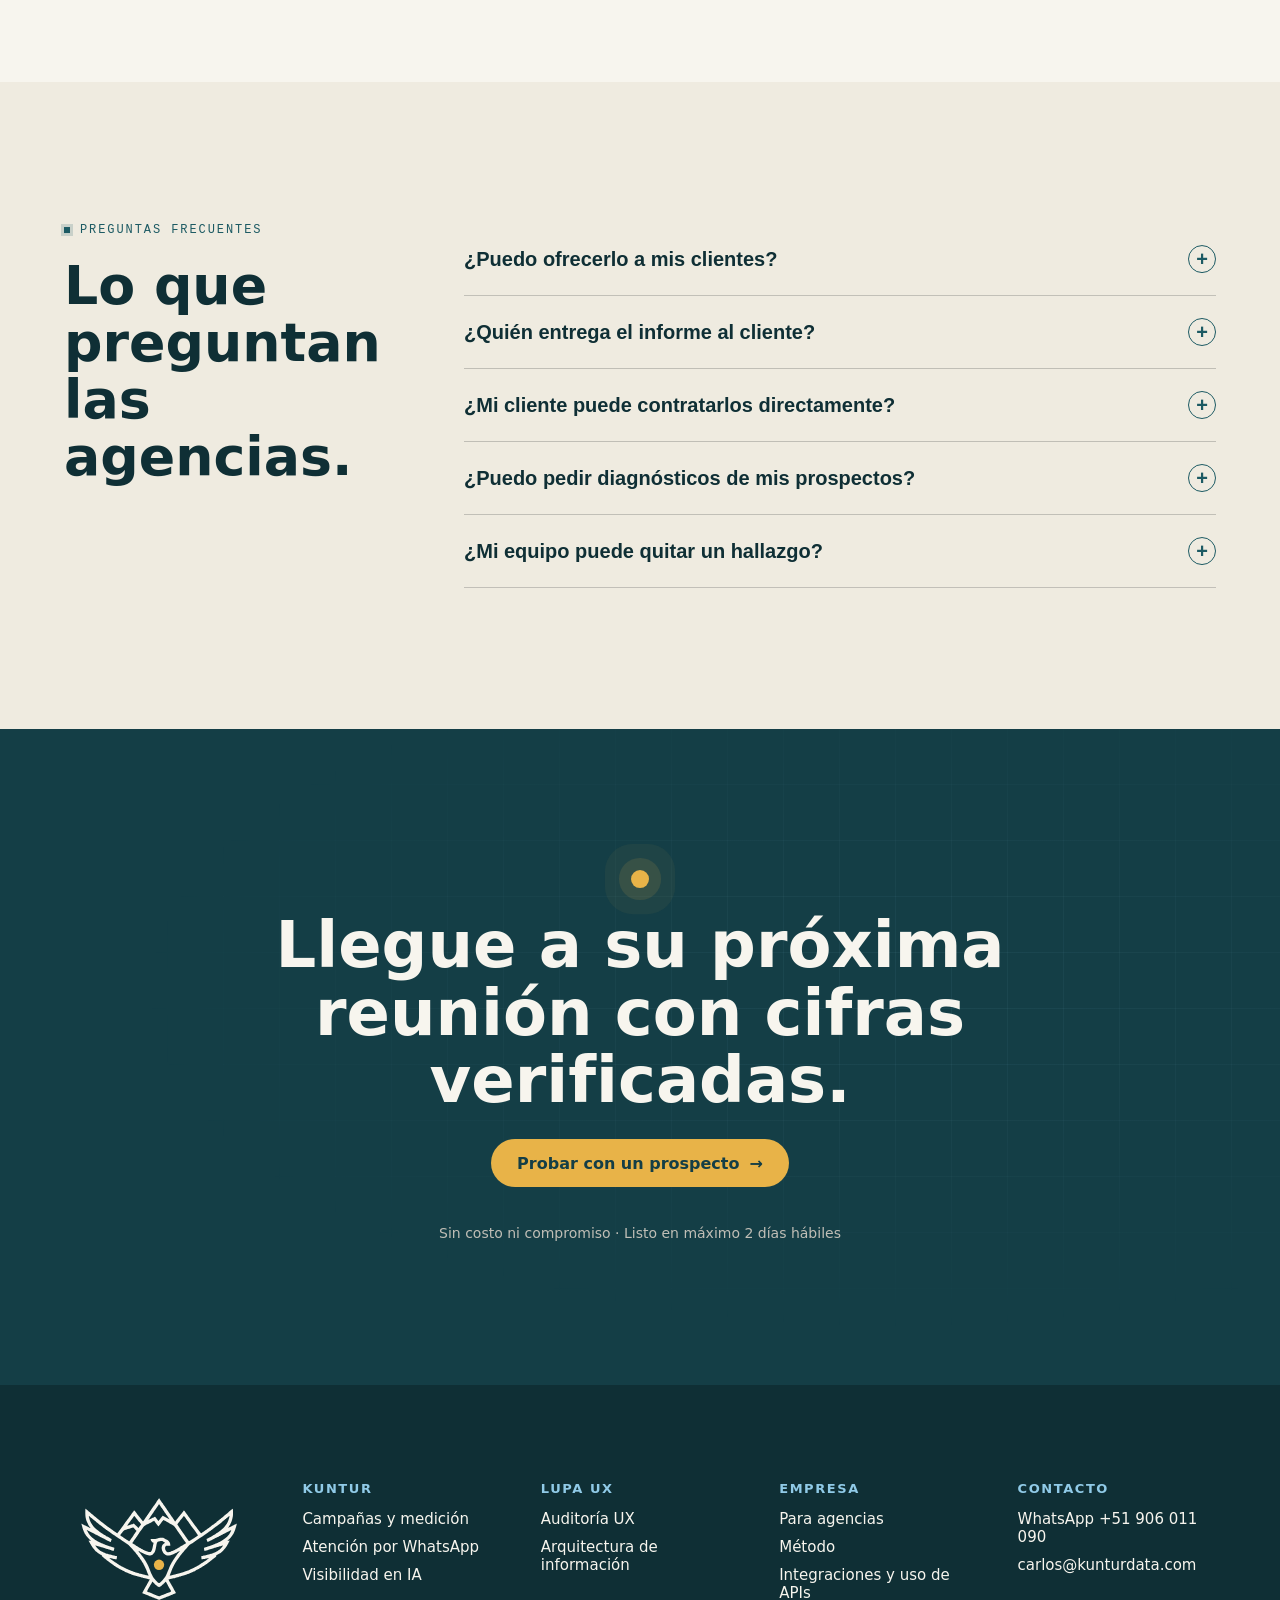
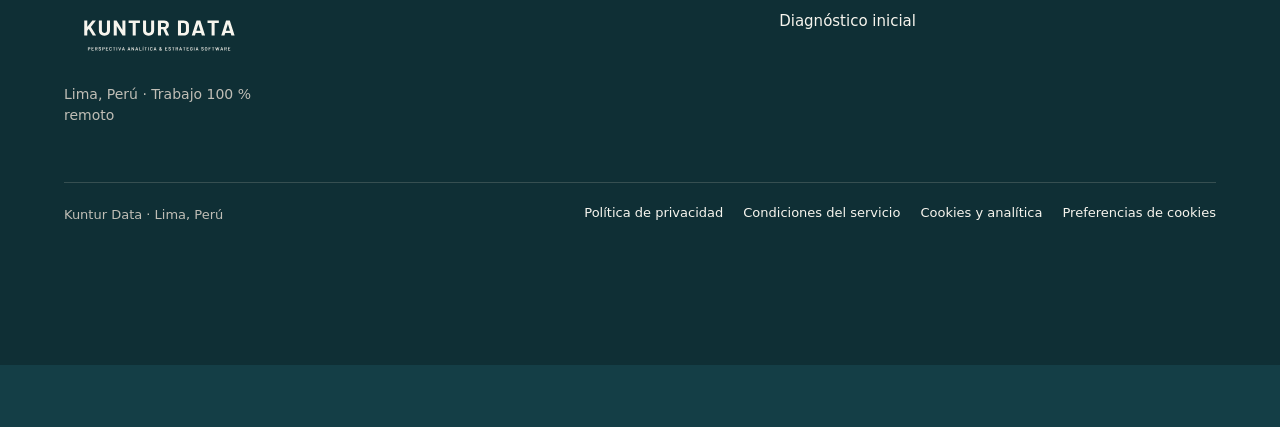
==== commit b83aca6b: "update" ====
--- a/agencias.html
+++ b/agencias.html
@@ -122,11 +122,17 @@
 </div>
 </section>
 
-<section class="deep on-dark sec" aria-labelledby="h-comp" style="text-align: center;">
+<section id="nuestra-regla" class="deep on-dark sec" aria-labelledby="h-comp" style="text-align: center; scroll-margin-top: 80px;">
 <div class="wrap" style="display: flex; flex-direction: column; align-items: center; gap: 22px;">
 <p class="eti">Nuestra regla</p>
 <h2 id="h-comp" class="h2 lit-d" style="font-size: clamp(38px, 5.4vw, 76px); font-weight: 800;">No competimos con usted.</h2>
-<p class="lead rv" style="max-width: 640px;">Ni con su cliente, durante la relación ni 6 meses después. No ejecutamos campañas ni desarrollamos sitios para sus clientes.</p>
+<p class="lead rv" style="max-width: 680px;">Ni con su cliente, durante el trabajo y hasta 6 meses después del último informe que hagamos para él. No ejecutamos campañas ni desarrollamos sitios para sus clientes.</p>
+<div class="g3" style="width: 100%; margin-top: 26px; text-align: left;">
+<div class="card-d rv"><h3 class="h3">Registramos su cliente con fecha</h3><p class="p">Cuando nos pide un diagnóstico o un servicio para una marca, la registramos a nombre de su agencia, con la fecha y el sitio. Ese registro define quién la presentó primero.</p></div>
+<div class="card-d rv"><h3 class="h3">Si la marca nos busca, se la derivamos</h3><p class="p">Si una marca registrada nos escribe por su cuenta, no le cotizamos: se la derivamos a usted y le avisamos en un máximo de un día hábil. Vale para los dos productos: si nos presentó la marca con Lupa UX, el seguimiento con Kuntur también pasa por su agencia.</p></div>
+<div class="card-d rv"><h3 class="h3">Un solo plazo</h3><p class="p">Durante el trabajo y hasta 6 meses después del último informe que hagamos para esa marca.</p><p class="p">Es el mismo plazo para un cliente con servicio contratado y para un prospecto con diagnóstico.</p><p class="p">Cada informe nuevo vuelve a contar los 6 meses.</p></div>
+</div>
+<p class="p rv" style="max-width: 640px; margin-top: 18px;">Si una marca deja de trabajar con su agencia, el plazo se mantiene y se lo informamos antes de cotizarle.</p>
 </div>
 </section>
 
@@ -151,7 +157,7 @@
 <div style="grid-column: span 2 / auto; min-width: 0;">
 <details><summary>¿Puedo ofrecerlo a mis clientes?<span class="pl" aria-hidden="true">+</span></summary><p>Sí, dentro de su propuesta o como servicio adicional.</p></details>
 <details><summary>¿Quién entrega el informe al cliente?<span class="pl" aria-hidden="true">+</span></summary><p>Usted. Nosotros lo preparamos y lo revisamos.</p></details>
-<details><summary>¿Mi cliente puede contratarlos directamente?<span class="pl" aria-hidden="true">+</span></summary><p>Si llegó a través de su agencia, no le ofrecemos servicios por fuera de ella.</p></details>
+<details><summary>¿Mi cliente puede contratarlos directamente?<span class="pl" aria-hidden="true">+</span></summary><p>No mientras trabaje con usted, ni hasta 6 meses después del último informe que hagamos para él. Si nos escribe por su cuenta, se lo derivamos a usted y le avisamos. Las webs de prospectos que nos envía para un diagnóstico también quedan registradas a nombre de su agencia.</p></details>
 <details><summary>¿Puedo pedir diagnósticos de mis prospectos?<span class="pl" aria-hidden="true">+</span></summary><p>Sí. En Lupa UX, diagnósticos del home de hasta 5 prospectos por día.</p></details>
 <details><summary>¿Mi equipo puede quitar un hallazgo?<span class="pl" aria-hidden="true">+</span></summary><p>No. Puede sumar comentarios, pero el informe va completo.</p></details>
 </div>
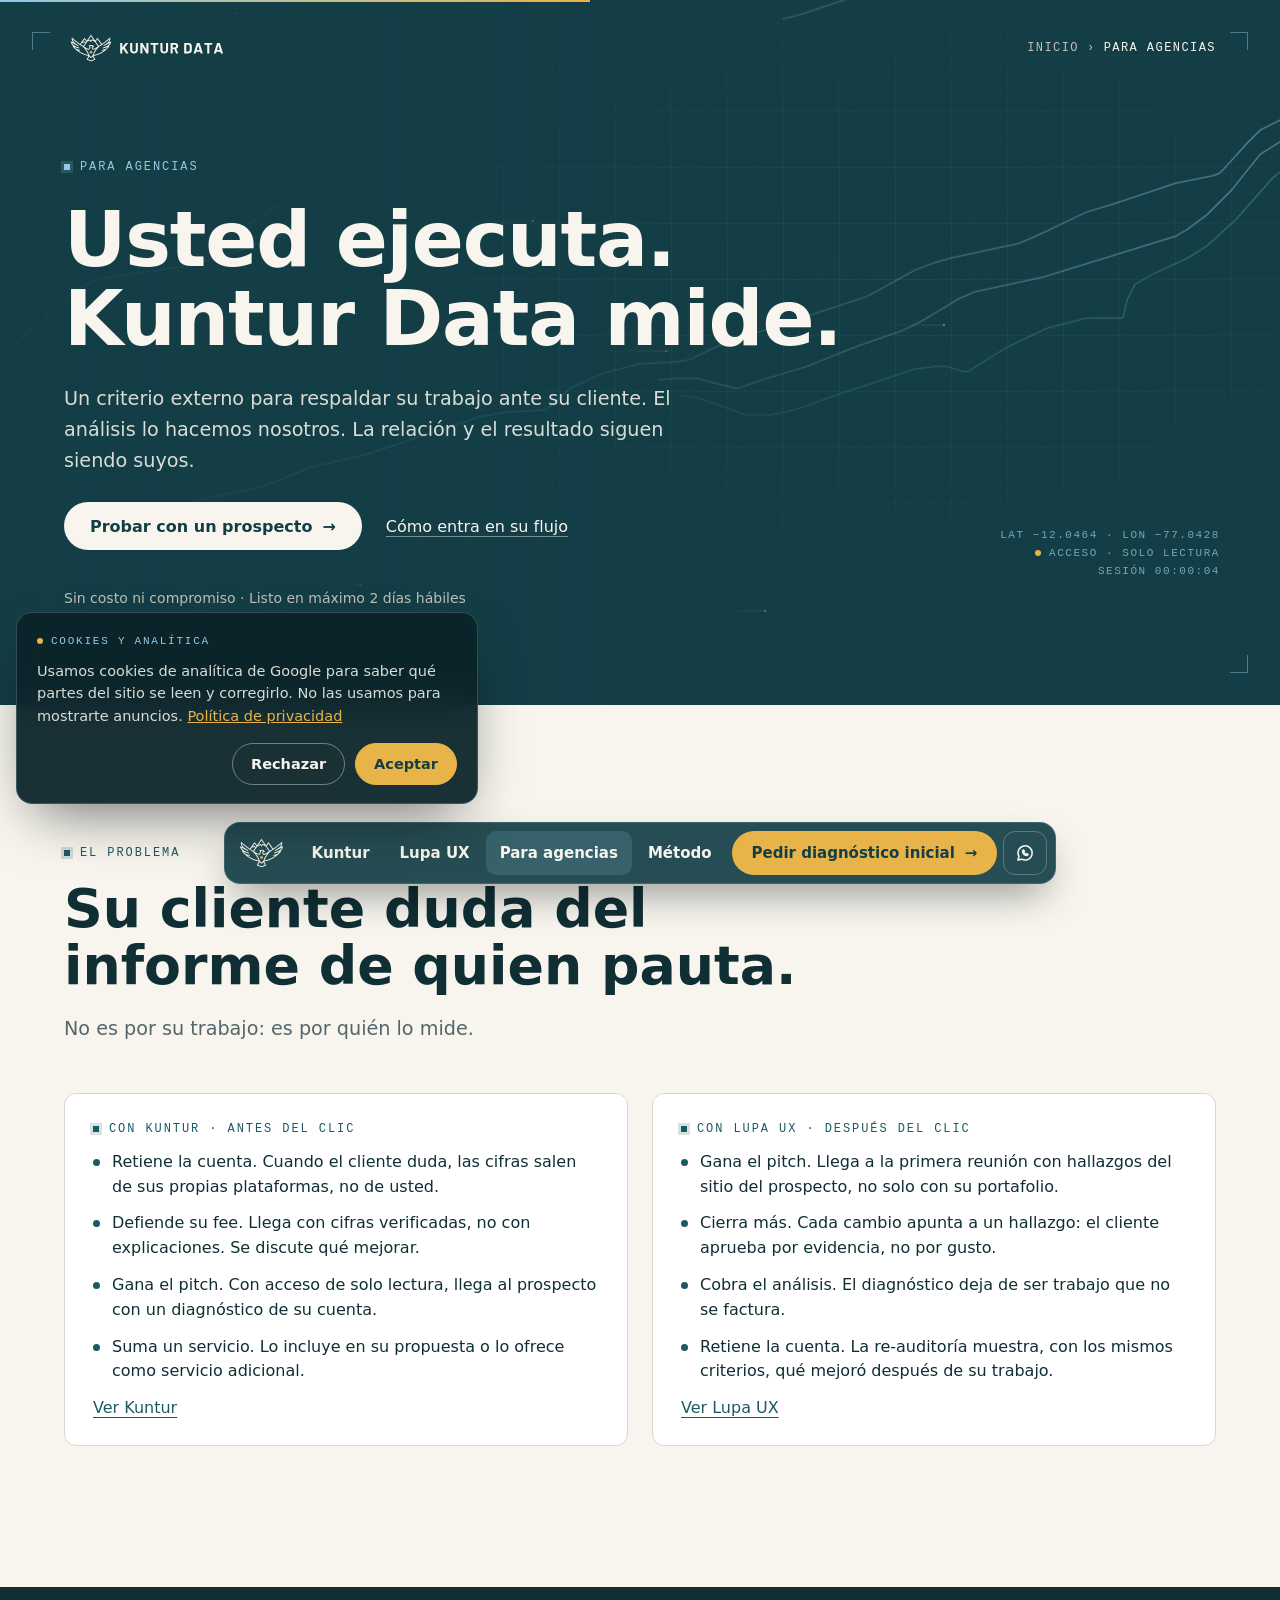
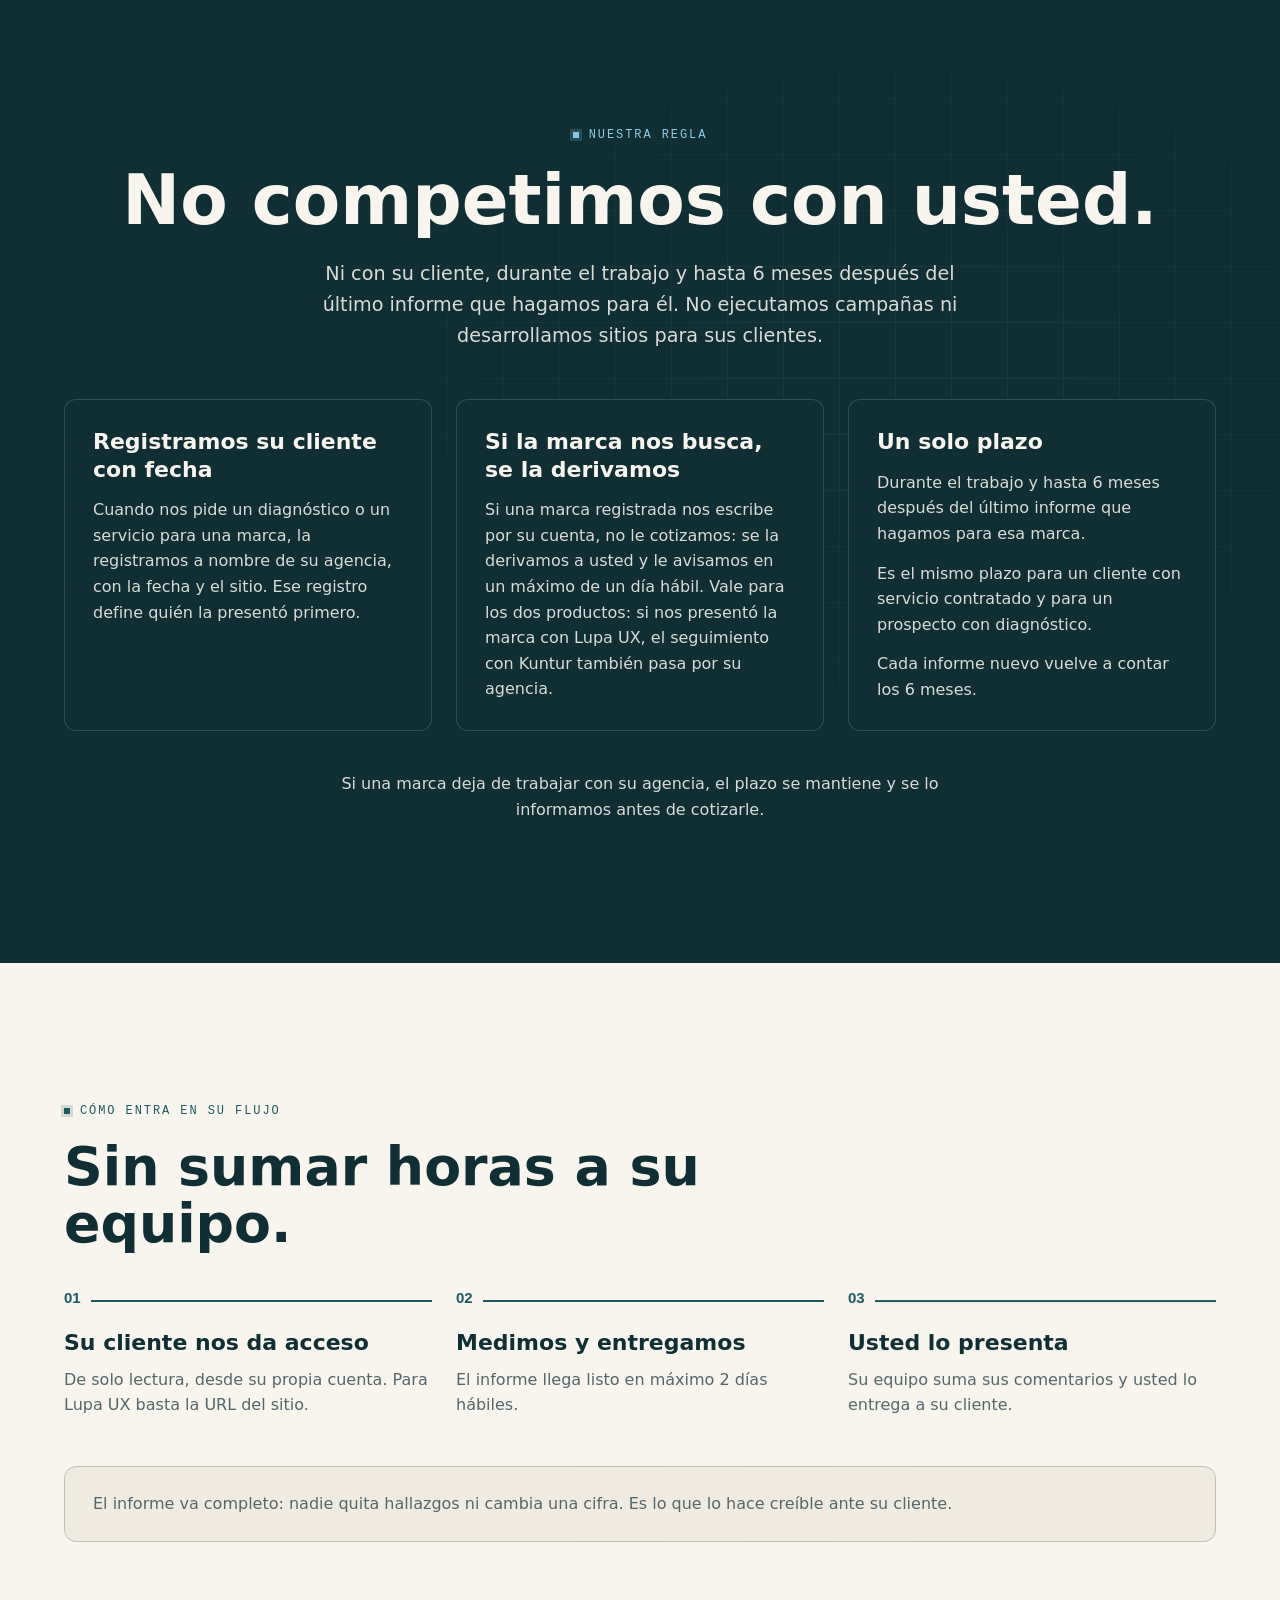
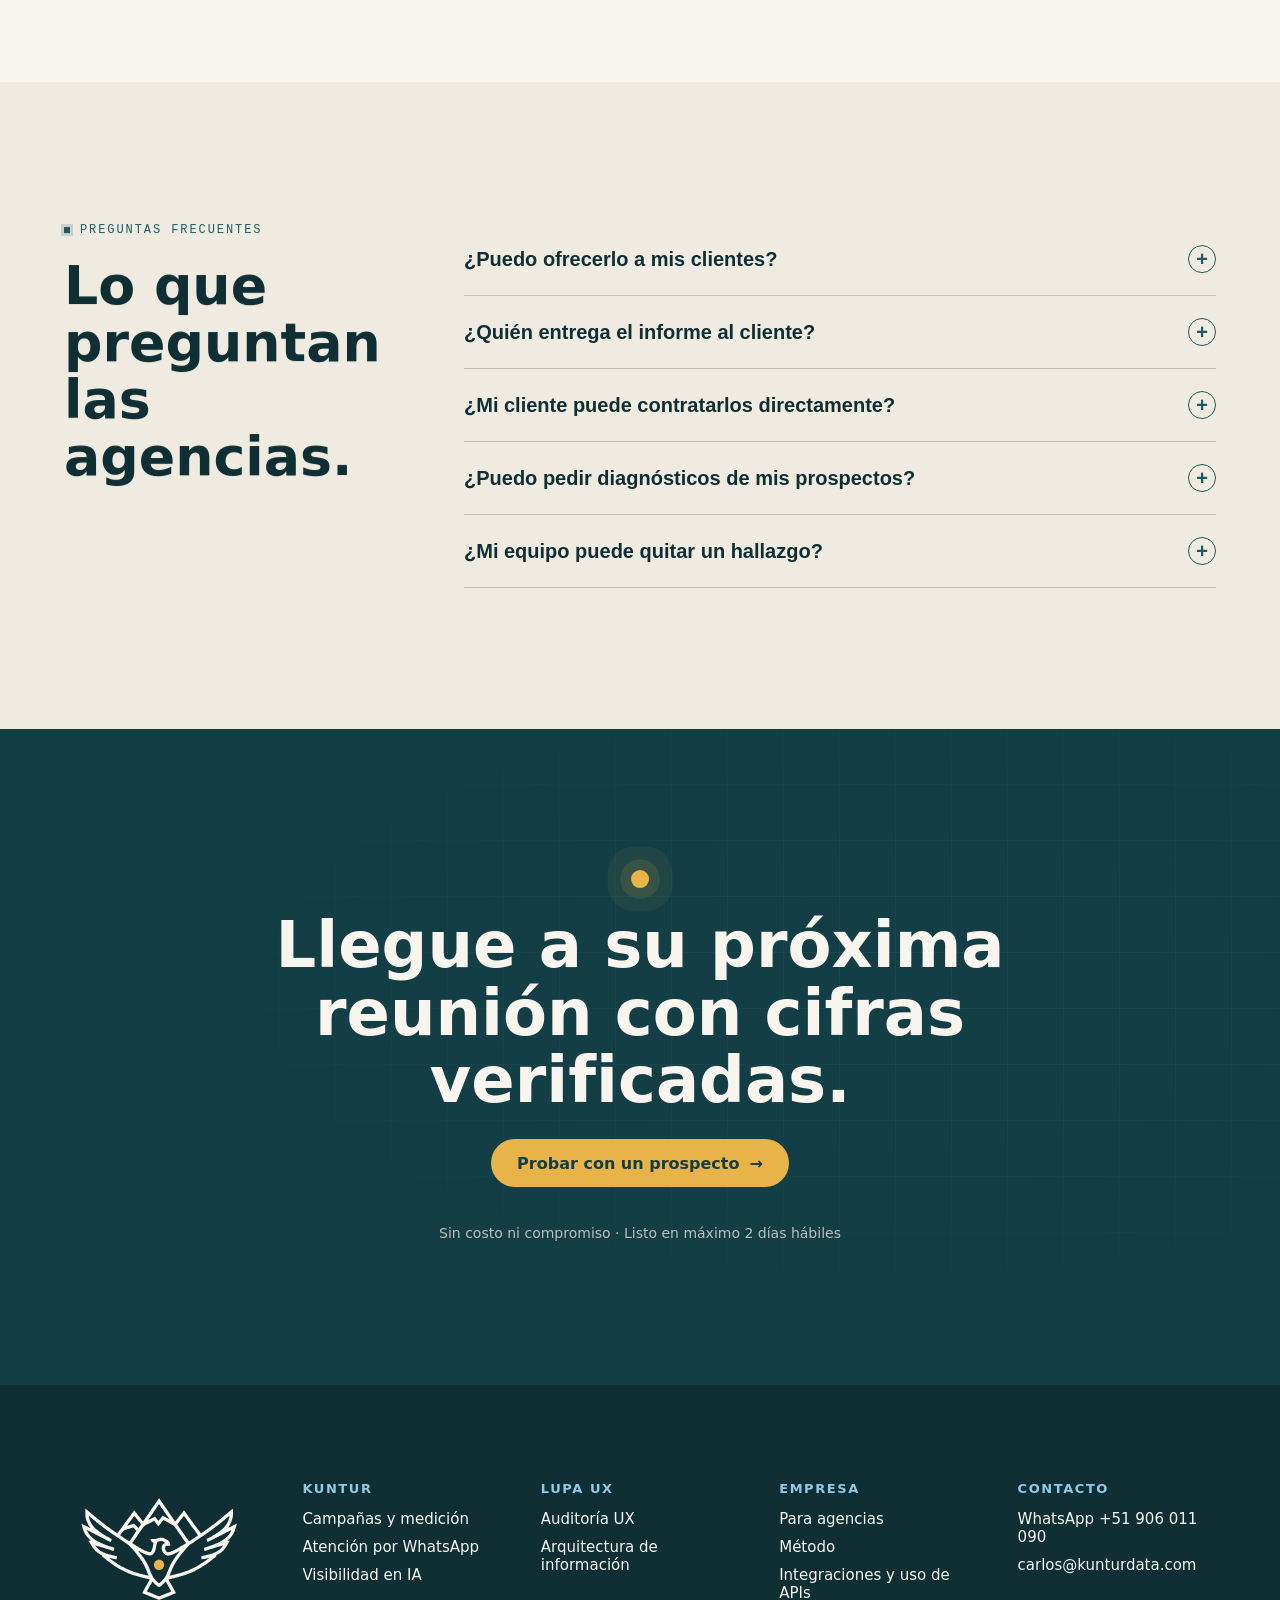
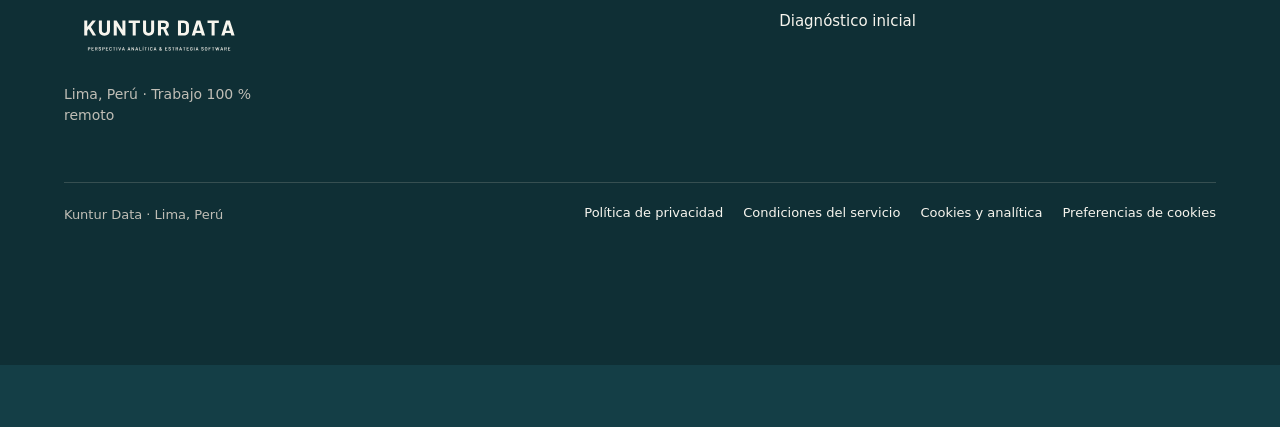
==== commit 649e4f72: "update" ====
--- a/agencias.html
+++ b/agencias.html
@@ -158,7 +158,7 @@
 <details><summary>¿Puedo ofrecerlo a mis clientes?<span class="pl" aria-hidden="true">+</span></summary><p>Sí, dentro de su propuesta o como servicio adicional.</p></details>
 <details><summary>¿Quién entrega el informe al cliente?<span class="pl" aria-hidden="true">+</span></summary><p>Usted. Nosotros lo preparamos y lo revisamos.</p></details>
 <details><summary>¿Mi cliente puede contratarlos directamente?<span class="pl" aria-hidden="true">+</span></summary><p>No mientras trabaje con usted, ni hasta 6 meses después del último informe que hagamos para él. Si nos escribe por su cuenta, se lo derivamos a usted y le avisamos. Las webs de prospectos que nos envía para un diagnóstico también quedan registradas a nombre de su agencia.</p></details>
-<details><summary>¿Puedo pedir diagnósticos de mis prospectos?<span class="pl" aria-hidden="true">+</span></summary><p>Sí. En Lupa UX, diagnósticos del home de hasta 5 prospectos por día.</p></details>
+<details><summary>¿Puedo pedir diagnósticos de mis prospectos?<span class="pl" aria-hidden="true">+</span></summary><p>Sí. Puede probar Lupa UX con hasta 2 diagnósticos iniciales sin costo. Después, cada paquete incluye diagnósticos del home de sus prospectos: 15 con el de 1 sitio, 35 con el de 3, 65 con el de 6 y 105 con el de 10. Se usan en 12 meses, hasta 5 por día.</p></details>
 <details><summary>¿Mi equipo puede quitar un hallazgo?<span class="pl" aria-hidden="true">+</span></summary><p>No. Puede sumar comentarios, pero el informe va completo.</p></details>
 </div>
 </div>
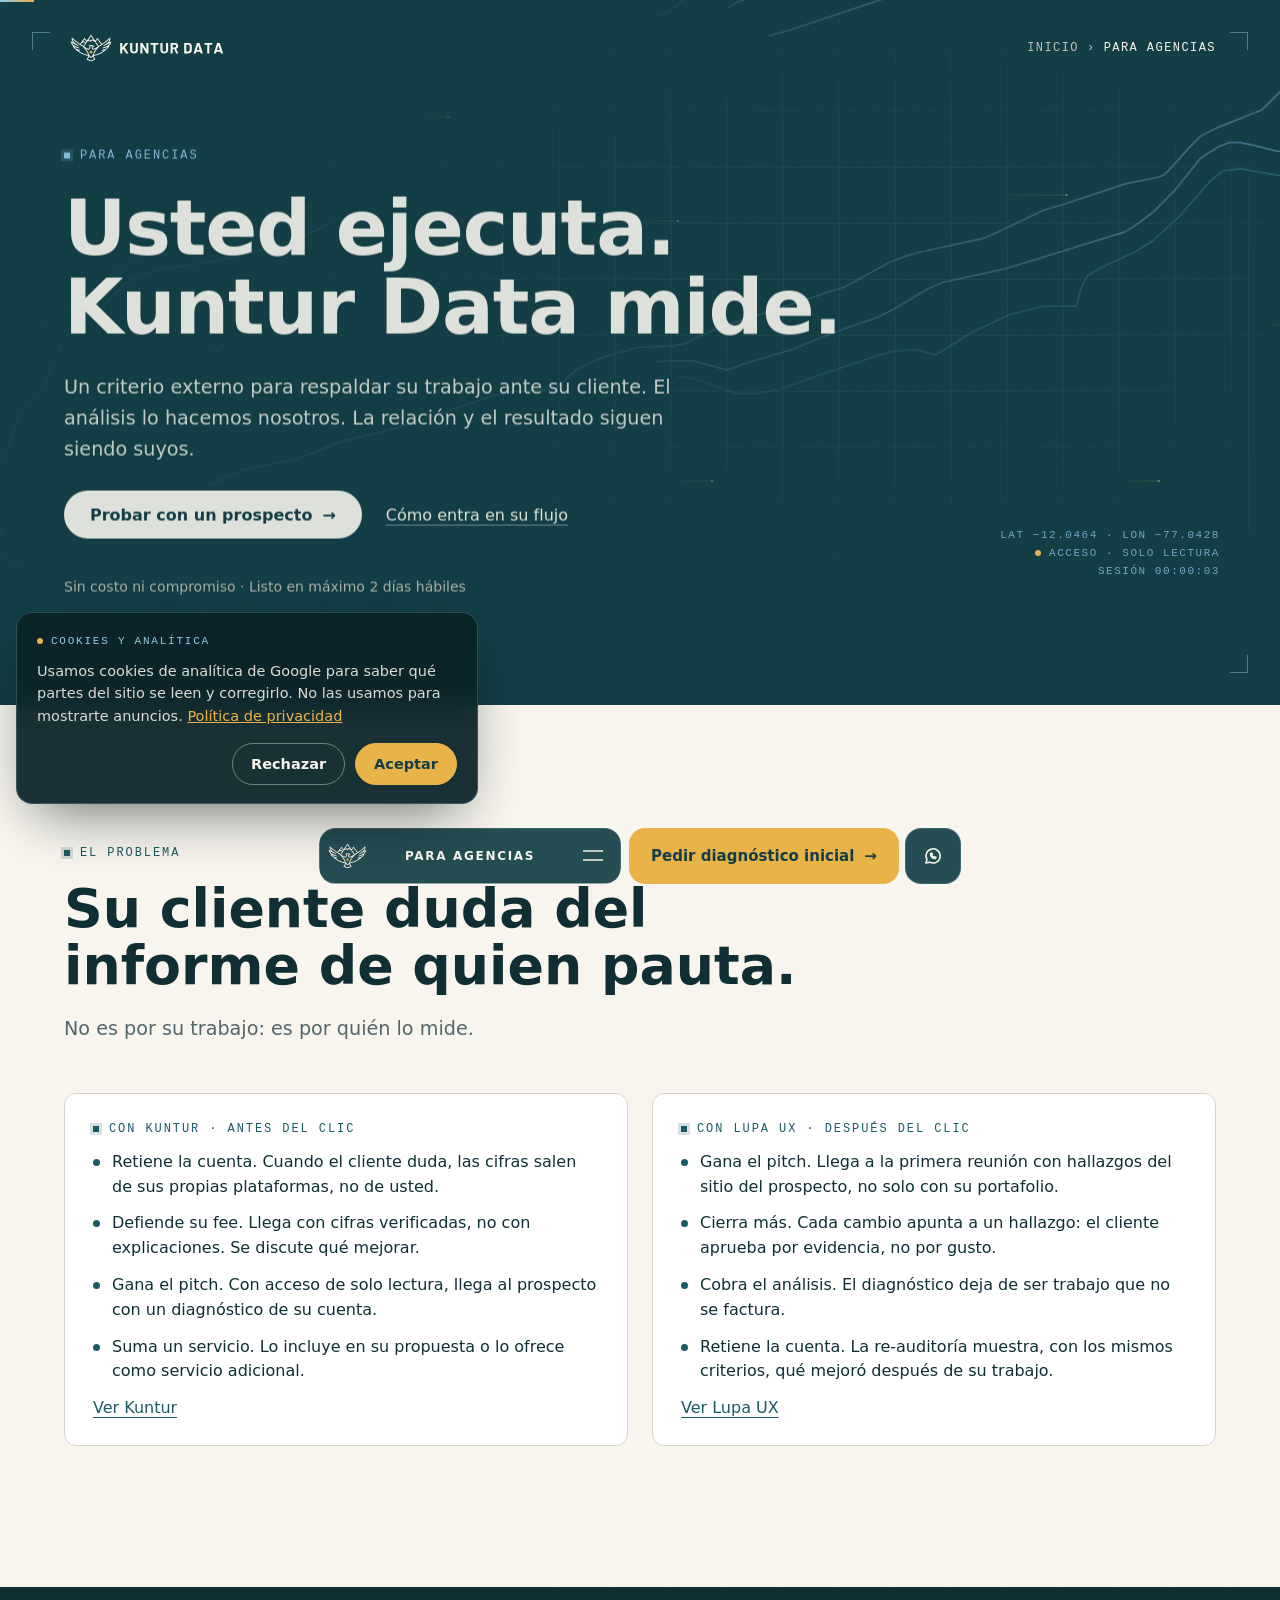
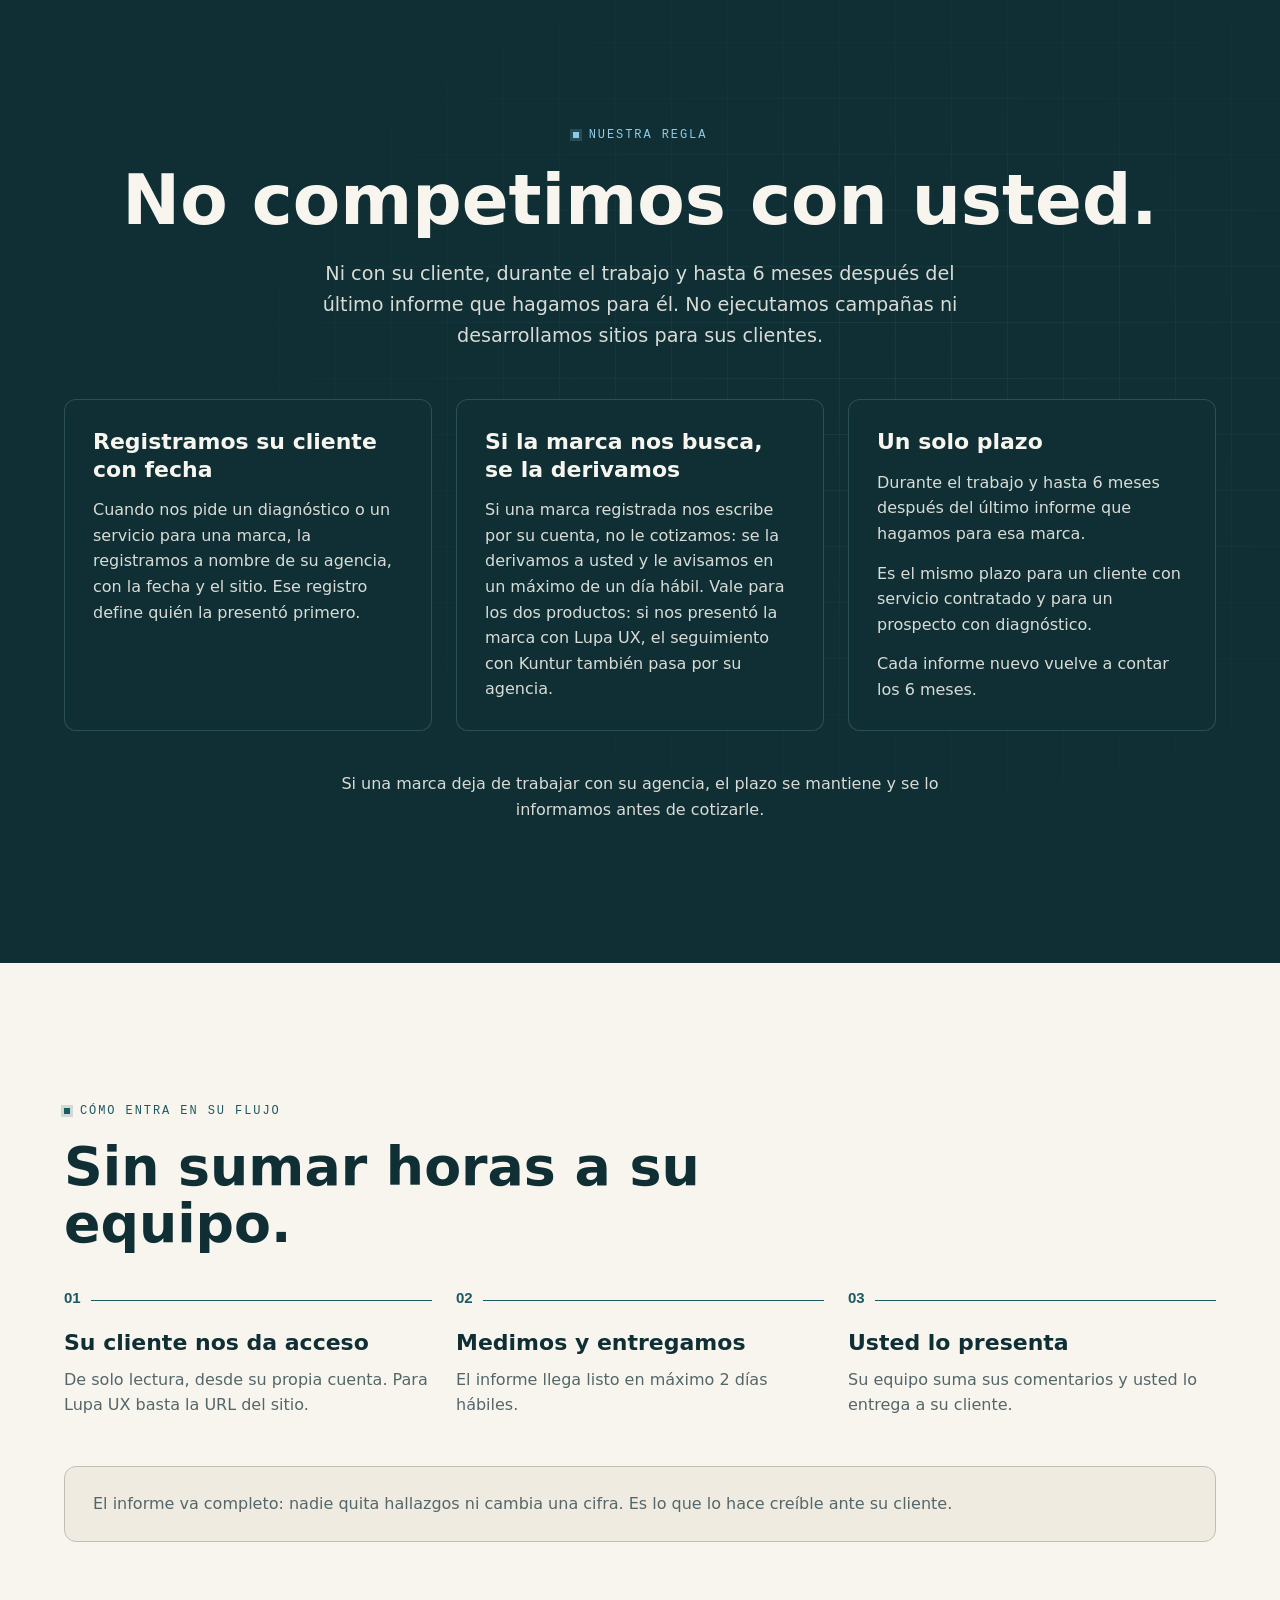
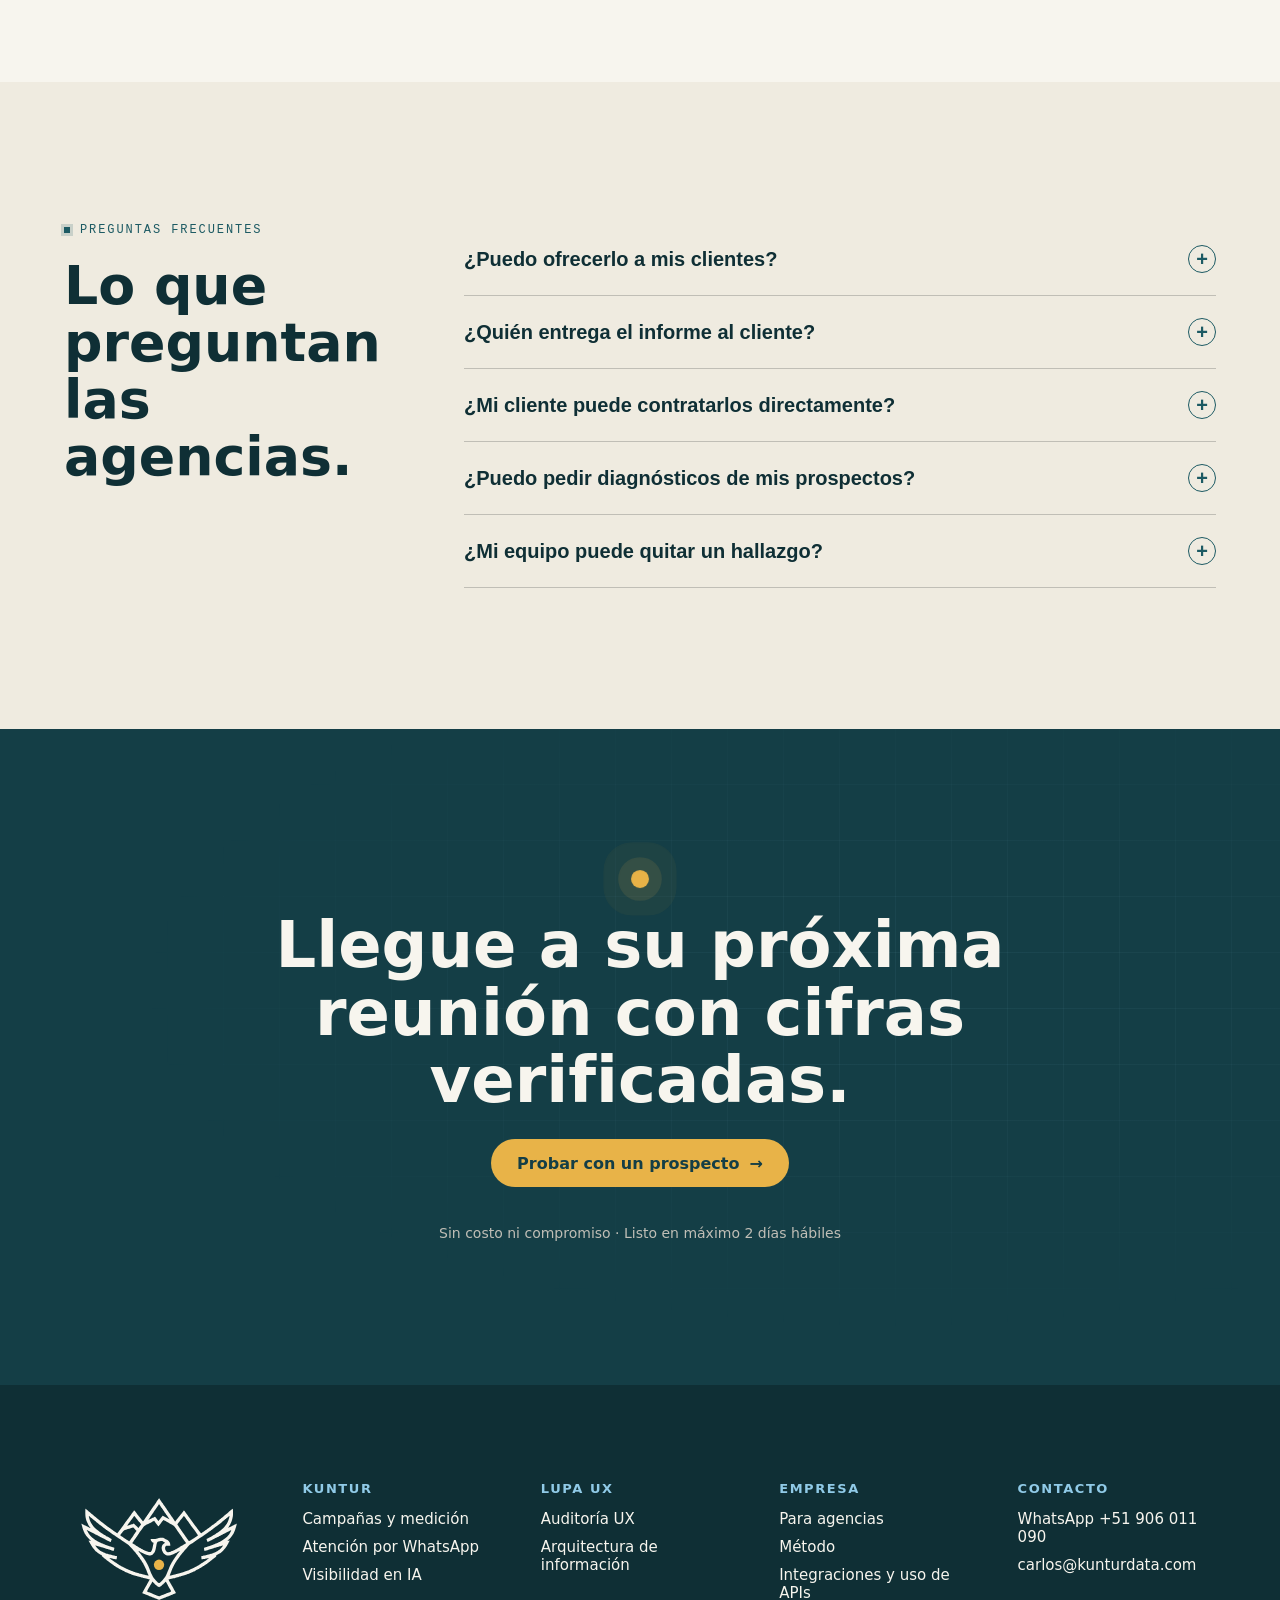
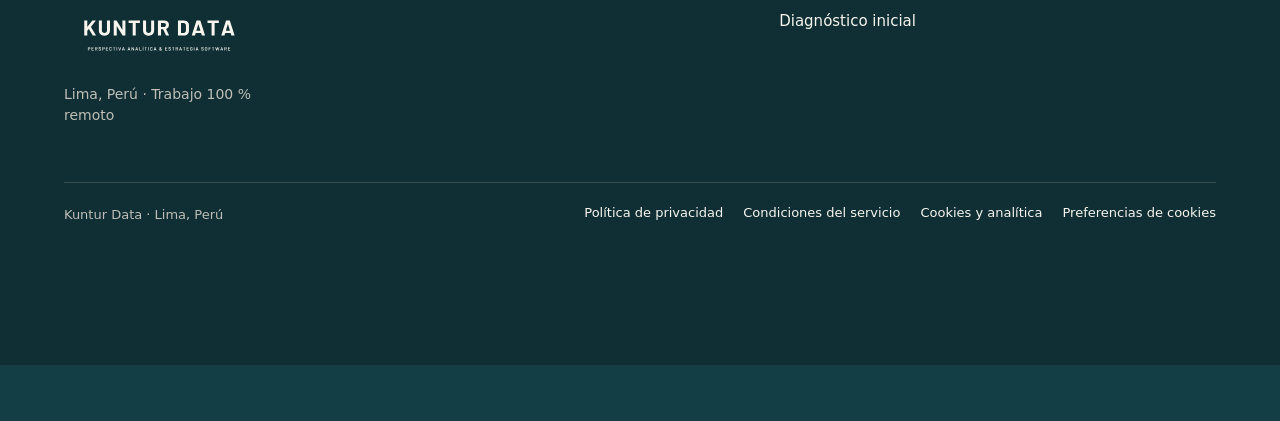
==== commit 1dcb9854: "update menu" ====
--- a/agencias.html
+++ b/agencias.html
@@ -51,6 +51,7 @@
 a{color:#1C5A63}a:hover{color:#0F2F35}
 </style>
 <link rel="stylesheet" href="assets/kd-tech.css?v=20261107">
+<link rel="stylesheet" href="assets/kd-menu.css?v=20261119">
 </head>
 <body>
 <!-- Google Tag Manager (noscript) -->
@@ -191,18 +192,36 @@
 </div>
 </footer>
 
-<div class="dock">
-<nav class="bar" aria-label="Principal">
-<a href="index.html" aria-label="Kuntur Data, inicio" style="display: inline-flex; padding-right: 8px;"><img width="555" height="370" class="sym" src="assets/logo/kuntur-data-simbolo-crema.svg" alt=""></a>
-<div class="bl">
-<a href="kuntur.html">Kuntur</a>
-<a href="lupa-ux.html">Lupa UX</a>
-<a href="agencias.html" aria-current="page">Para agencias</a>
-<a href="metodo.html">Método</a>
-</div>
+<div class="nv" data-page="Para agencias">
+<div class="nv-dim" aria-hidden="true"></div>
+<div class="nv-panel" id="nvPanel" aria-hidden="true" data-track-location="nav_menu">
+<div class="nv-panel__bg" aria-hidden="true"></div>
+<nav class="nv-nav" aria-label="Menú">
+<p class="nv-title">Menú</p>
+<ul class="nv-main">
+<li class="nv-item"><span class="nv-mask"><a class="nv-link" href="index.html" style="--i:0"><span class="nv-line">Inicio</span><span class="nv-line" aria-hidden="true">Inicio</span></a></span></li>
+<li class="nv-item"><span class="nv-mask"><a class="nv-link" href="kuntur.html" style="--i:1"><span class="nv-line">Kuntur</span><span class="nv-line" aria-hidden="true">Kuntur</span></a></span></li>
+<li class="nv-item"><span class="nv-mask"><a class="nv-link" href="lupa-ux.html" style="--i:2"><span class="nv-line">Lupa UX</span><span class="nv-line" aria-hidden="true">Lupa UX</span></a></span></li>
+<li class="nv-item"><span class="nv-mask"><a class="nv-link" href="agencias.html" style="--i:3" aria-current="page"><span class="nv-line">Para agencias</span><span class="nv-line" aria-hidden="true">Para agencias</span></a></span></li>
+<li class="nv-item"><span class="nv-mask"><a class="nv-link" href="metodo.html" style="--i:4"><span class="nv-line">Método</span><span class="nv-line" aria-hidden="true">Método</span></a></span></li>
+</ul>
+<ul class="nv-sub"><li><a href="diagnostico-inicial.html">Diagnóstico inicial</a></li><li><a href="integraciones.html">Integraciones</a></li><li><a href="privacidad.html">Privacidad</a></li><li><a href="terminos.html">Condiciones</a></li></ul>
+<p class="nv-meta"><span>Lima, Perú · Trabajo 100 % remoto</span><a href="https://wa.me/51906011090?text=Hola%2C%20vengo%20de%20kunturdata.com.">WhatsApp +51 906 011 090</a></p>
+<a class="btn btn-gold nv-cta" href="diagnostico-inicial.html" data-cta="pedir_muestra_gratis">Pedir diagnóstico inicial <span class="ar" aria-hidden="true">→</span></a>
+</nav>
+</div>
+<div class="nv-row">
+<button class="nv-bar" type="button" aria-expanded="false" aria-controls="nvPanel" aria-label="Abrir menú">
+<span class="nv-bar__bg" aria-hidden="true"></span>
+<span class="nv-sym" aria-hidden="true"><img src="assets/logo/kuntur-data-simbolo-crema.svg" alt="" width="555" height="370"></span>
+<span class="nv-roller" aria-hidden="true"><span class="nv-col"><span class="nv-slot"><span class="nv-roll">Para agencias</span></span><span class="nv-slot"><svg viewBox="0 0 14 14" fill="none" stroke="currentColor" stroke-width="1.6" aria-hidden="true" focusable="false"><path d="M1 1l12 12M13 1L1 13"/></svg></span></span></span>
+<span class="nv-burger" aria-hidden="true"><svg viewBox="0 0 20 11" fill="none" stroke="currentColor" stroke-width="1.6" aria-hidden="true" focusable="false"><path d="M0 1h20M0 10h20"/></svg></span>
+</button>
+<div class="nv-act" data-track-location="nav">
 <a class="btn btn-gold" href="diagnostico-inicial.html" data-cta="pedir_muestra_gratis"><span class="cta-lg">Pedir diagnóstico inicial</span><span class="cta-sh">Diagnóstico inicial</span> <span class="ar" aria-hidden="true">→</span></a>
 <a class="ico" href="https://wa.me/51906011090?text=Hola%2C%20vengo%20de%20kunturdata.com." aria-label="Escribir por WhatsApp"><svg width="20" height="20" viewBox="0 0 24 24" fill="none" stroke="currentColor" stroke-width="1.8" stroke-linecap="round" stroke-linejoin="round" aria-hidden="true" focusable="false"><path d="M3.5 20.5l1.3-4.2A8.5 8.5 0 1 1 8 19.4z"></path><path d="M9 9.5c0 3 2.5 5.5 5.5 5.5l1.2-1.3-2-1-1 .8a4 4 0 0 1-2.2-2.2l.8-1-1-2z"></path></svg></a>
-</nav>
+</div>
+</div>
 </div>
 
 </div>
@@ -211,6 +230,7 @@
 <script src="assets/vendor/SplitText.min.js" defer></script>
 <script src="assets/vendor/ScrambleTextPlugin.min.js" defer></script>
 <script src="assets/vendor/lenis.min.js" defer></script>
+<script src="assets/kd-menu.js?v=20261119" defer></script>
 <script src="assets/kd.js?v=20261105c" defer></script>
 </body>
 </html>
--- a/assets/kd-menu.css
+++ b/assets/kd-menu.css
@@ -0,0 +1,97 @@
+/* Menú inferior Kuntur Data (19 nov 2026)
+   La barra se cierra sobre sí misma hasta quedar en un botón de cierre, y el panel crece desde ese botón.
+   Los enlaces suben escalonados desde una máscara. Respeta prefers-reduced-motion. */
+.nv{--h:56px;--rw:190px;--teal:#143E46;--glass:rgba(15,47,53,.94);--line:rgba(144,202,231,.22);--cream:#F7F5EE;--dim:rgba(247,245,238,.6);--sky:#90CAE7;--e-io:cubic-bezier(.76,0,.24,1);--e-out:cubic-bezier(.165,.84,.44,1);--dur:.6s;--grow:.5s;--show:.5s;--hide:.3s;position:sticky;bottom:16px;z-index:60;display:flex;justify-content:center;padding:0 16px;pointer-events:none}
+.nv *,.nv *::before,.nv *::after{box-sizing:border-box}
+
+/* Fondo que oscurece la página con el menú abierto */
+.nv-dim{position:fixed;inset:0;background:rgba(9,28,32,.45);opacity:0;pointer-events:none;transition:opacity var(--dur) var(--e-io)}
+.nv.is-open .nv-dim{opacity:1;pointer-events:auto}
+
+/* Fila inferior: barra + acciones */
+.nv-row{position:relative;display:flex;align-items:center;pointer-events:auto}
+
+/* Barra: símbolo · título de la sección · hamburguesa */
+.nv-bar{position:relative;width:calc(var(--h) * 2 + var(--rw));height:var(--h);padding:0;margin:0;border:0;background:none;color:var(--cream);cursor:pointer;font:inherit;display:block;clip-path:inset(0 0 round 16px);transition:clip-path var(--dur) var(--e-io)}
+.nv-bar__bg{position:absolute;inset:0;border-radius:16px;background:rgba(20,62,70,.92);-webkit-backdrop-filter:blur(12px);backdrop-filter:blur(12px);border:1px solid var(--line);box-shadow:0 18px 40px -12px rgba(0,0,0,.45)}
+.nv.is-open .nv-bar{clip-path:inset(0 calc(50% - var(--h) / 2) round 14px)}
+.nv-bar:focus-visible{outline:none}
+.nv-bar:focus-visible .nv-bar__bg{outline:2px solid var(--sky);outline-offset:2px}
+.nv-sym,.nv-burger{position:absolute;top:0;width:var(--h);height:var(--h);display:grid;place-items:center;transition:opacity .3s var(--e-io),transform var(--dur) var(--e-io)}
+.nv-sym{left:0}
+.nv-sym img{height:26px;width:auto;display:block}
+.nv-burger{right:0}
+.nv-burger svg{width:20px;height:11px;display:block}
+.nv.is-open .nv-sym{opacity:0;transform:translateX(80px)}
+.nv.is-open .nv-burger{opacity:0;transform:translateX(-80px)}
+.nv-roller{position:absolute;top:0;left:50%;width:var(--rw);height:var(--h);overflow:hidden;transform:translateX(-50%)}
+.nv-col{display:flex;flex-direction:column;transition:transform var(--dur) var(--e-io)}
+.nv.is-open .nv-col{transform:translateY(calc(-1 * var(--h)))}
+.nv-slot{flex:0 0 var(--h);height:var(--h);display:flex;align-items:center;justify-content:center;overflow:hidden}
+.nv-slot svg{width:14px;height:14px}
+.nv-roll{display:block;max-width:100%;overflow:hidden;text-overflow:ellipsis;white-space:nowrap;font-family:'Barlow',system-ui,sans-serif;font-size:12px;font-weight:700;letter-spacing:.14em;text-transform:uppercase;color:var(--cream);padding:0 4px}
+.nv-roll.is-in{animation:nvRoll var(--dur) var(--e-out)}
+@keyframes nvRoll{from{transform:translateY(110%)}to{transform:translateY(0)}}
+.nv-bar:hover .nv-bar__bg{background:rgba(24,72,81,.94)}
+
+/* Acciones: CTA y WhatsApp. Se repliegan al abrir el menú */
+.nv-act{display:flex;align-items:center;gap:6px;margin-left:8px;max-width:420px;overflow:hidden;opacity:1;transition:max-width var(--dur) var(--e-io),margin var(--dur) var(--e-io),opacity .3s var(--e-io)}
+.nv.is-open .nv-act{max-width:0;margin-left:0;opacity:0;pointer-events:none}
+.nv-act .btn{min-height:var(--h);padding:0 22px;font-size:15px;white-space:nowrap;border-radius:16px}
+.nv-act .ico{width:var(--h);height:var(--h);border-radius:16px;background:rgba(20,62,70,.92);-webkit-backdrop-filter:blur(12px);backdrop-filter:blur(12px);border:1px solid var(--line);flex:none}
+.nv-act .cta-sh{display:none}
+.nv-act .btn-gold:hover{background:#F0C25E}
+
+/* Panel que crece desde la barra */
+.nv-panel{position:absolute;left:50%;bottom:calc(100% + 12px);width:440px;max-width:calc(100vw - 32px);transform:translateX(-50%);padding:56px 44px 36px;color:var(--cream);visibility:hidden;pointer-events:none;transition:visibility 0s linear calc(var(--hide) + var(--grow))}
+.nv.is-open .nv-panel{visibility:visible;pointer-events:auto;transition:visibility 0s linear}
+.nv-panel__bg{position:absolute;inset:0;z-index:-1;border-radius:20px;background:var(--glass);-webkit-backdrop-filter:blur(16px);backdrop-filter:blur(16px);border:1px solid var(--line);box-shadow:0 30px 60px -20px rgba(0,0,0,.55);transform-origin:50% 100%;transform:scale(0);transition:transform var(--grow) var(--e-io) var(--hide)}
+.nv.is-open .nv-panel__bg{transform:scale(1);transition:transform var(--grow) var(--e-io) 0s}
+.nv-title{margin:0 0 18px;font-family:'Barlow',system-ui,sans-serif;font-size:12px;font-weight:700;letter-spacing:.14em;text-transform:uppercase;color:var(--sky);opacity:0;transition:opacity var(--hide) var(--e-io)}
+.nv.is-open .nv-title{opacity:1;transition:opacity var(--show) var(--e-io) var(--grow)}
+.nv-main{list-style:none;margin:0;padding:0}
+.nv-item{position:relative;display:flex;align-items:center}
+.nv-item::before{content:"";position:absolute;left:-20px;width:6px;height:6px;background:#E8B348;transform:rotate(45deg);opacity:0;transition:opacity .25s}
+.nv.is-open .nv-item:has([aria-current="page"])::before{opacity:1;transition:opacity var(--show) var(--e-io) calc(var(--grow) + .2s)}
+.nv-mask{display:flex;width:100%;height:46px;overflow:hidden}
+.nv-link{display:block;width:100%;height:46px;color:var(--cream);text-decoration:none;transform:translateY(150%);will-change:transform;transition:transform var(--hide) var(--e-io),color .4s}
+.nv.is-open .nv-link{transform:translateY(0);transition:transform var(--show) var(--e-out) calc(var(--grow) + var(--i) * 45ms),color .4s}
+.nv-line{display:block;height:46px;line-height:46px;font-family:'Barlow',system-ui,sans-serif;font-size:34px;font-weight:600;letter-spacing:-.01em;transition:transform .5s var(--e-out)}
+.nv-link:hover .nv-line,.nv-link:focus-visible .nv-line{transform:translateY(-100%)}
+.nv-link:focus-visible{outline:none}
+.nv-main:hover .nv-link{color:var(--dim)}
+.nv-main:hover .nv-link:hover{color:var(--cream)}
+.nv-sub{list-style:none;margin:30px 0 16px;padding:0;display:grid;grid-template-columns:1fr 1fr;gap:6px 24px}
+.nv-sub a,.nv-meta a{position:relative;display:inline-block;color:var(--dim);text-decoration:none;font-size:15px;line-height:1.35;opacity:0;transition:opacity var(--hide) var(--e-io),color .3s}
+.nv.is-open .nv-sub a,.nv.is-open .nv-meta a{opacity:1;transition:opacity var(--show) var(--e-io) calc(var(--grow) + 80ms),color .3s}
+.nv-sub a::after,.nv-meta a::after{content:"";position:absolute;left:0;bottom:-1px;width:100%;height:1px;background:currentColor;transform:scaleX(0);transform-origin:100% 50%;transition:transform .5s cubic-bezier(1,0,0,1)}
+.nv-sub a:hover,.nv-meta a:hover,.nv-sub a[aria-current="page"]{color:var(--cream)}
+.nv-sub a:hover::after,.nv-meta a:hover::after{transform:scaleX(1);transform-origin:0 50%}
+.nv-meta{margin:0 0 26px;display:flex;flex-direction:column;gap:4px;opacity:0;transform:translateY(8px);transition:opacity var(--hide) var(--e-io),transform var(--hide) var(--e-io)}
+.nv.is-open .nv-meta{opacity:1;transform:none;transition:opacity var(--show) var(--e-io) calc(var(--grow) + .1s),transform var(--show) var(--e-out) calc(var(--grow) + .1s)}
+.nv-meta span{font-family:'Barlow',system-ui,sans-serif;font-size:11px;font-weight:700;letter-spacing:.14em;text-transform:uppercase;color:var(--dim)}
+.nv-meta a{opacity:1}
+.nv-cta.btn{width:100%;justify-content:center;border-radius:14px;opacity:0;transition:opacity var(--hide) var(--e-io),background .2s}
+.nv.is-open .nv-cta.btn{opacity:1;transition:opacity var(--show) var(--e-io) calc(var(--grow) + .12s),background .2s}
+
+/* Celular */
+@media (max-width:560px){
+  .nv{--h:50px;--rw:112px;bottom:12px}
+  .nv-act .ico{display:none}
+  .nv-act .btn{padding:0 16px;font-size:14px}
+  .nv-act .btn .ar,.nv-act .cta-lg{display:none}
+  .nv-act .cta-sh{display:inline}
+  .nv-panel{padding:44px 28px 26px;bottom:calc(100% + 10px)}
+  .nv-line{font-size:30px}
+  .nv-sym img{height:22px}
+}
+@media (max-width:400px){
+  .nv{--h:46px;--rw:46px}
+  .nv-roll{display:none}
+  .nv-act .btn{padding:0 14px;font-size:13.5px}
+}
+@media (max-height:640px){.nv-line{font-size:26px}.nv-mask,.nv-link,.nv-line{height:38px;line-height:38px}.nv-panel{padding-top:40px}.nv-sub{margin-top:18px}}
+
+@media (prefers-reduced-motion:reduce){
+  .nv-bar,.nv-sym,.nv-burger,.nv-col,.nv-act,.nv-panel__bg,.nv-link,.nv-line,.nv-title,.nv-sub a,.nv-meta,.nv-cta.btn,.nv-dim,.nv-roll{transition-duration:.01ms!important;transition-delay:0s!important;animation-duration:.01ms!important}
+}
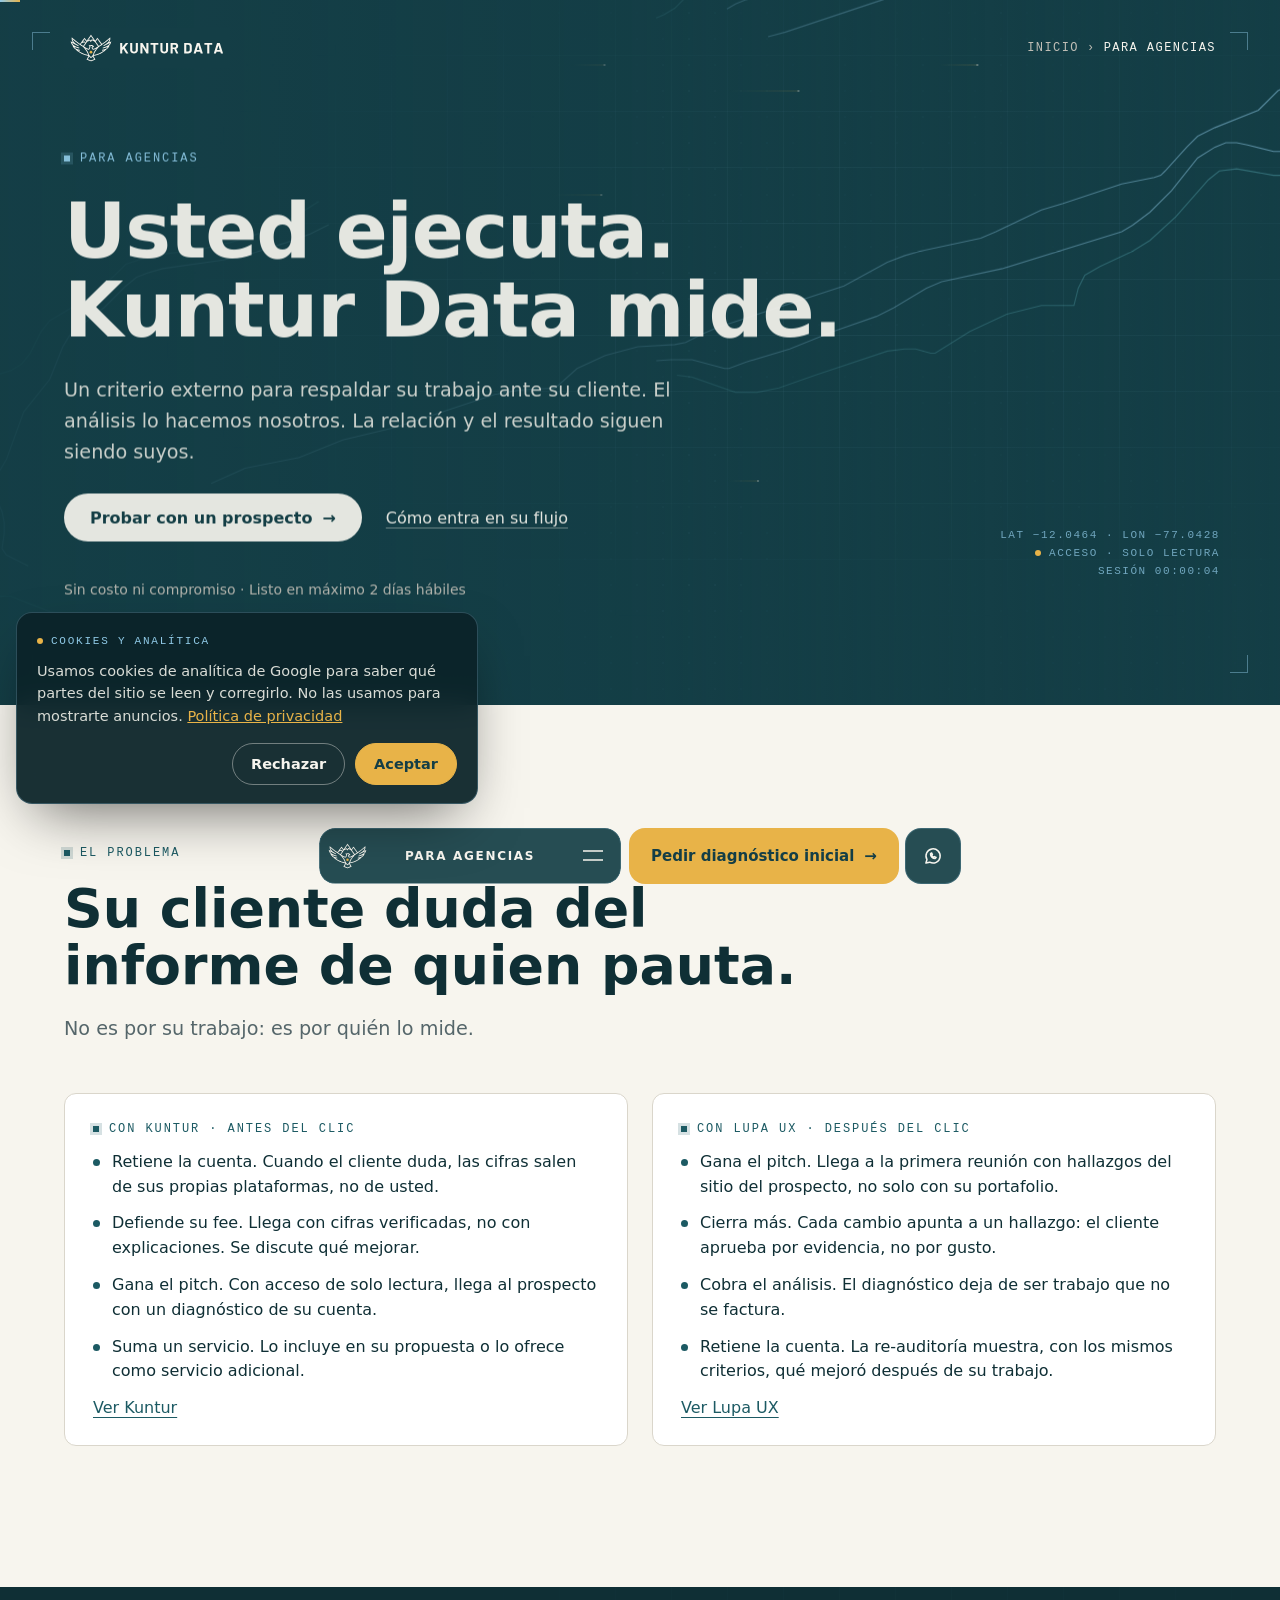
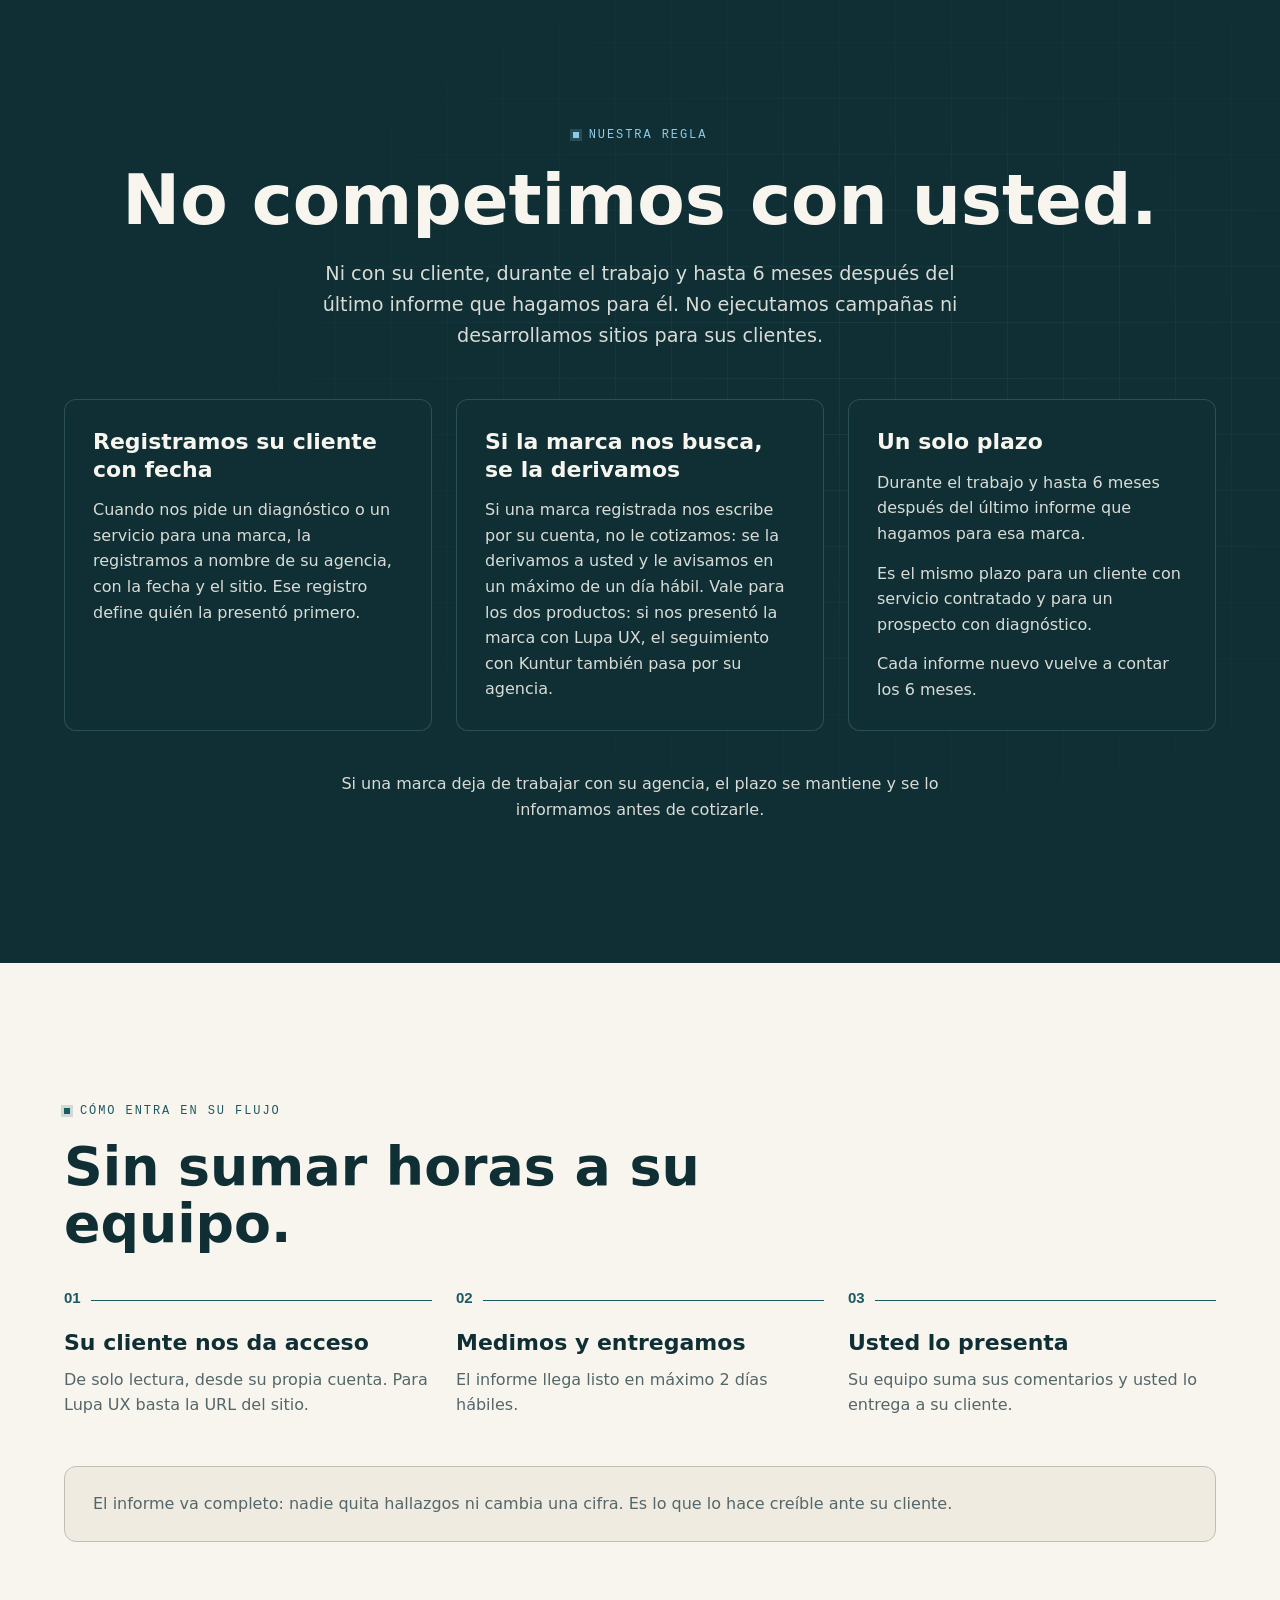
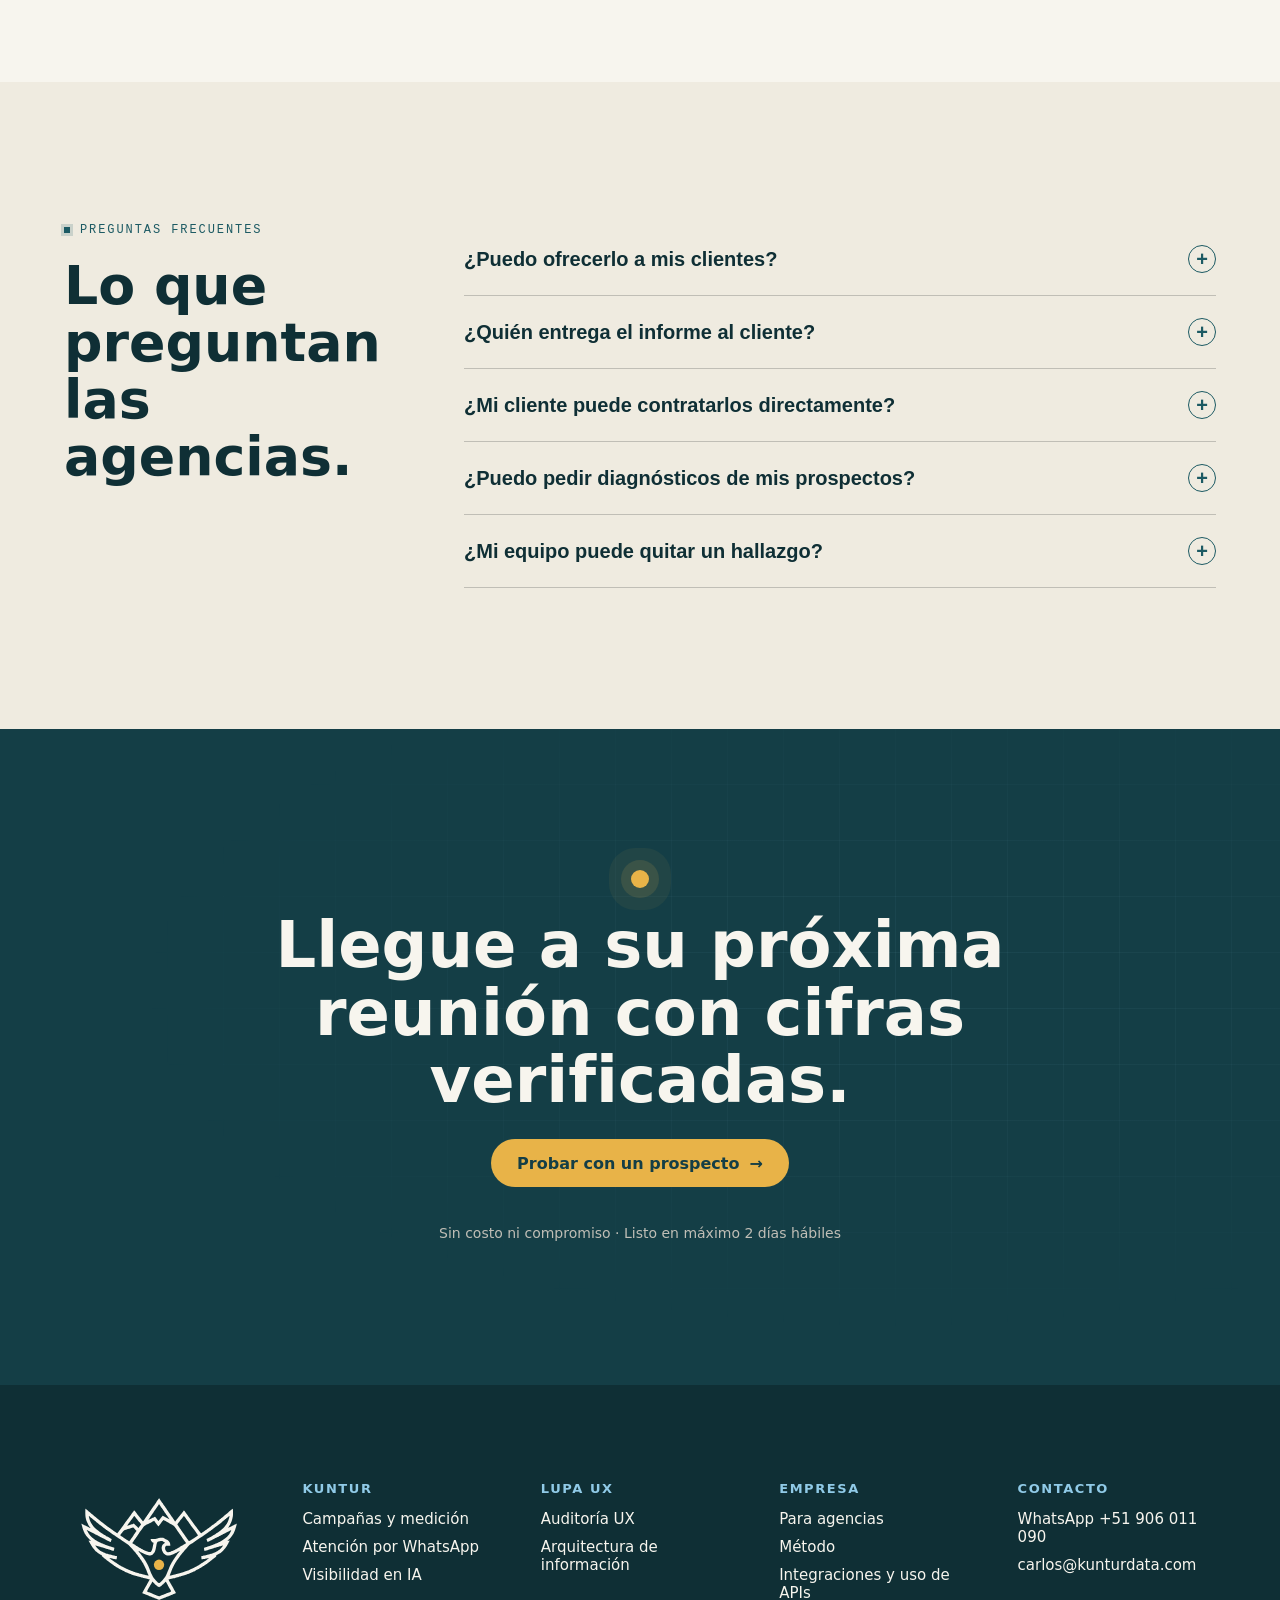
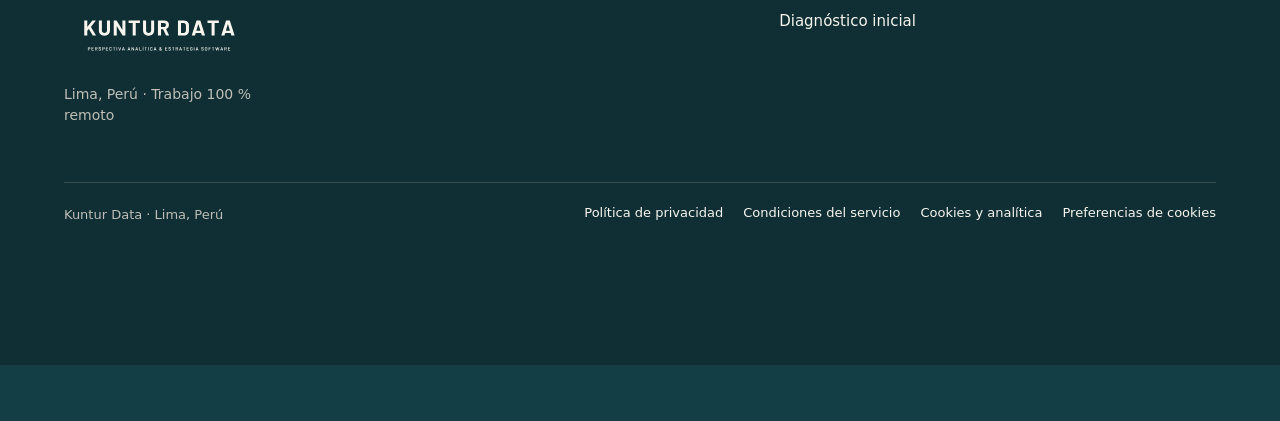
==== commit 39272285: "listo" ====
--- a/agencias.html
+++ b/agencias.html
@@ -85,7 +85,7 @@
 <p class="eti">Para agencias</p>
 <h1 id="h1" class="h1">Usted ejecuta. Kuntur Data mide.</h1>
 <p class="lead" style="max-width: 640px;">Un criterio externo para respaldar su trabajo ante su cliente. El análisis lo hacemos nosotros. La relación y el resultado siguen siendo suyos.</p>
-<div class="row"><a class="btn btn-cream" href="diagnostico-inicial.html#lupa" data-cta="pedir_muestra_gratis">Probar con un prospecto <span class="ar" aria-hidden="true">→</span></a><a class="lk" href="#flujo">Cómo entra en su flujo</a></div>
+<div class="row"><a class="btn btn-cream" href="diagnostico-inicial.html#lupa" data-cta="pedir_diagnostico_inicial">Probar con un prospecto <span class="ar" aria-hidden="true">→</span></a><a class="lk" href="#flujo">Cómo entra en su flujo</a></div>
 <p class="cta-nota" style="margin: 12px 0 0; font-size: 14px; line-height: 1.5; color: #C0BEB6;">Sin costo ni compromiso · Listo en máximo 2 días hábiles</p>
 </div>
 </div>
@@ -169,7 +169,7 @@
 <div class="wrap" style="display: flex; flex-direction: column; align-items: center; gap: 24px;">
 <div class="sun" aria-hidden="true"></div>
 <h2 id="h-cta" class="h2 rv" style="max-width: 860px; font-size: clamp(36px, 5vw, 68px); font-weight: 800;">Llegue a su próxima reunión con cifras verificadas.</h2>
-<a class="btn btn-gold" href="diagnostico-inicial.html#lupa" data-cta="pedir_muestra_gratis">Probar con un prospecto <span class="ar" aria-hidden="true">→</span></a>
+<a class="btn btn-gold" href="diagnostico-inicial.html#lupa" data-cta="pedir_diagnostico_inicial">Probar con un prospecto <span class="ar" aria-hidden="true">→</span></a>
 <p class="cta-nota" style="margin: 12px 0 0; font-size: 14px; line-height: 1.5; color: #C0BEB6; text-align: center;">Sin costo ni compromiso · Listo en máximo 2 días hábiles</p>
 </div>
 </section>
@@ -207,7 +207,7 @@
 </ul>
 <ul class="nv-sub"><li><a href="diagnostico-inicial.html">Diagnóstico inicial</a></li><li><a href="integraciones.html">Integraciones</a></li><li><a href="privacidad.html">Privacidad</a></li><li><a href="terminos.html">Condiciones</a></li></ul>
 <p class="nv-meta"><span>Lima, Perú · Trabajo 100 % remoto</span><a href="https://wa.me/51906011090?text=Hola%2C%20vengo%20de%20kunturdata.com.">WhatsApp +51 906 011 090</a></p>
-<a class="btn btn-gold nv-cta" href="diagnostico-inicial.html" data-cta="pedir_muestra_gratis">Pedir diagnóstico inicial <span class="ar" aria-hidden="true">→</span></a>
+<a class="btn btn-gold nv-cta" href="diagnostico-inicial.html" data-cta="pedir_diagnostico_inicial">Pedir diagnóstico inicial <span class="ar" aria-hidden="true">→</span></a>
 </nav>
 </div>
 <div class="nv-row">
@@ -218,7 +218,7 @@
 <span class="nv-burger" aria-hidden="true"><svg viewBox="0 0 20 11" fill="none" stroke="currentColor" stroke-width="1.6" aria-hidden="true" focusable="false"><path d="M0 1h20M0 10h20"/></svg></span>
 </button>
 <div class="nv-act" data-track-location="nav">
-<a class="btn btn-gold" href="diagnostico-inicial.html" data-cta="pedir_muestra_gratis"><span class="cta-lg">Pedir diagnóstico inicial</span><span class="cta-sh">Diagnóstico inicial</span> <span class="ar" aria-hidden="true">→</span></a>
+<a class="btn btn-gold" href="diagnostico-inicial.html" data-cta="pedir_diagnostico_inicial"><span class="cta-lg">Pedir diagnóstico inicial</span><span class="cta-sh">Diagnóstico inicial</span> <span class="ar" aria-hidden="true">→</span></a>
 <a class="ico" href="https://wa.me/51906011090?text=Hola%2C%20vengo%20de%20kunturdata.com." aria-label="Escribir por WhatsApp"><svg width="20" height="20" viewBox="0 0 24 24" fill="none" stroke="currentColor" stroke-width="1.8" stroke-linecap="round" stroke-linejoin="round" aria-hidden="true" focusable="false"><path d="M3.5 20.5l1.3-4.2A8.5 8.5 0 1 1 8 19.4z"></path><path d="M9 9.5c0 3 2.5 5.5 5.5 5.5l1.2-1.3-2-1-1 .8a4 4 0 0 1-2.2-2.2l.8-1-1-2z"></path></svg></a>
 </div>
 </div>
@@ -230,7 +230,7 @@
 <script src="assets/vendor/SplitText.min.js" defer></script>
 <script src="assets/vendor/ScrambleTextPlugin.min.js" defer></script>
 <script src="assets/vendor/lenis.min.js" defer></script>
-<script src="assets/kd-menu.js?v=20261119" defer></script>
-<script src="assets/kd.js?v=20261105c" defer></script>
+<script src="assets/kd-menu.js?v=20261119b" defer></script>
+<script src="assets/kd.js?v=20261119b" defer></script>
 </body>
 </html>
